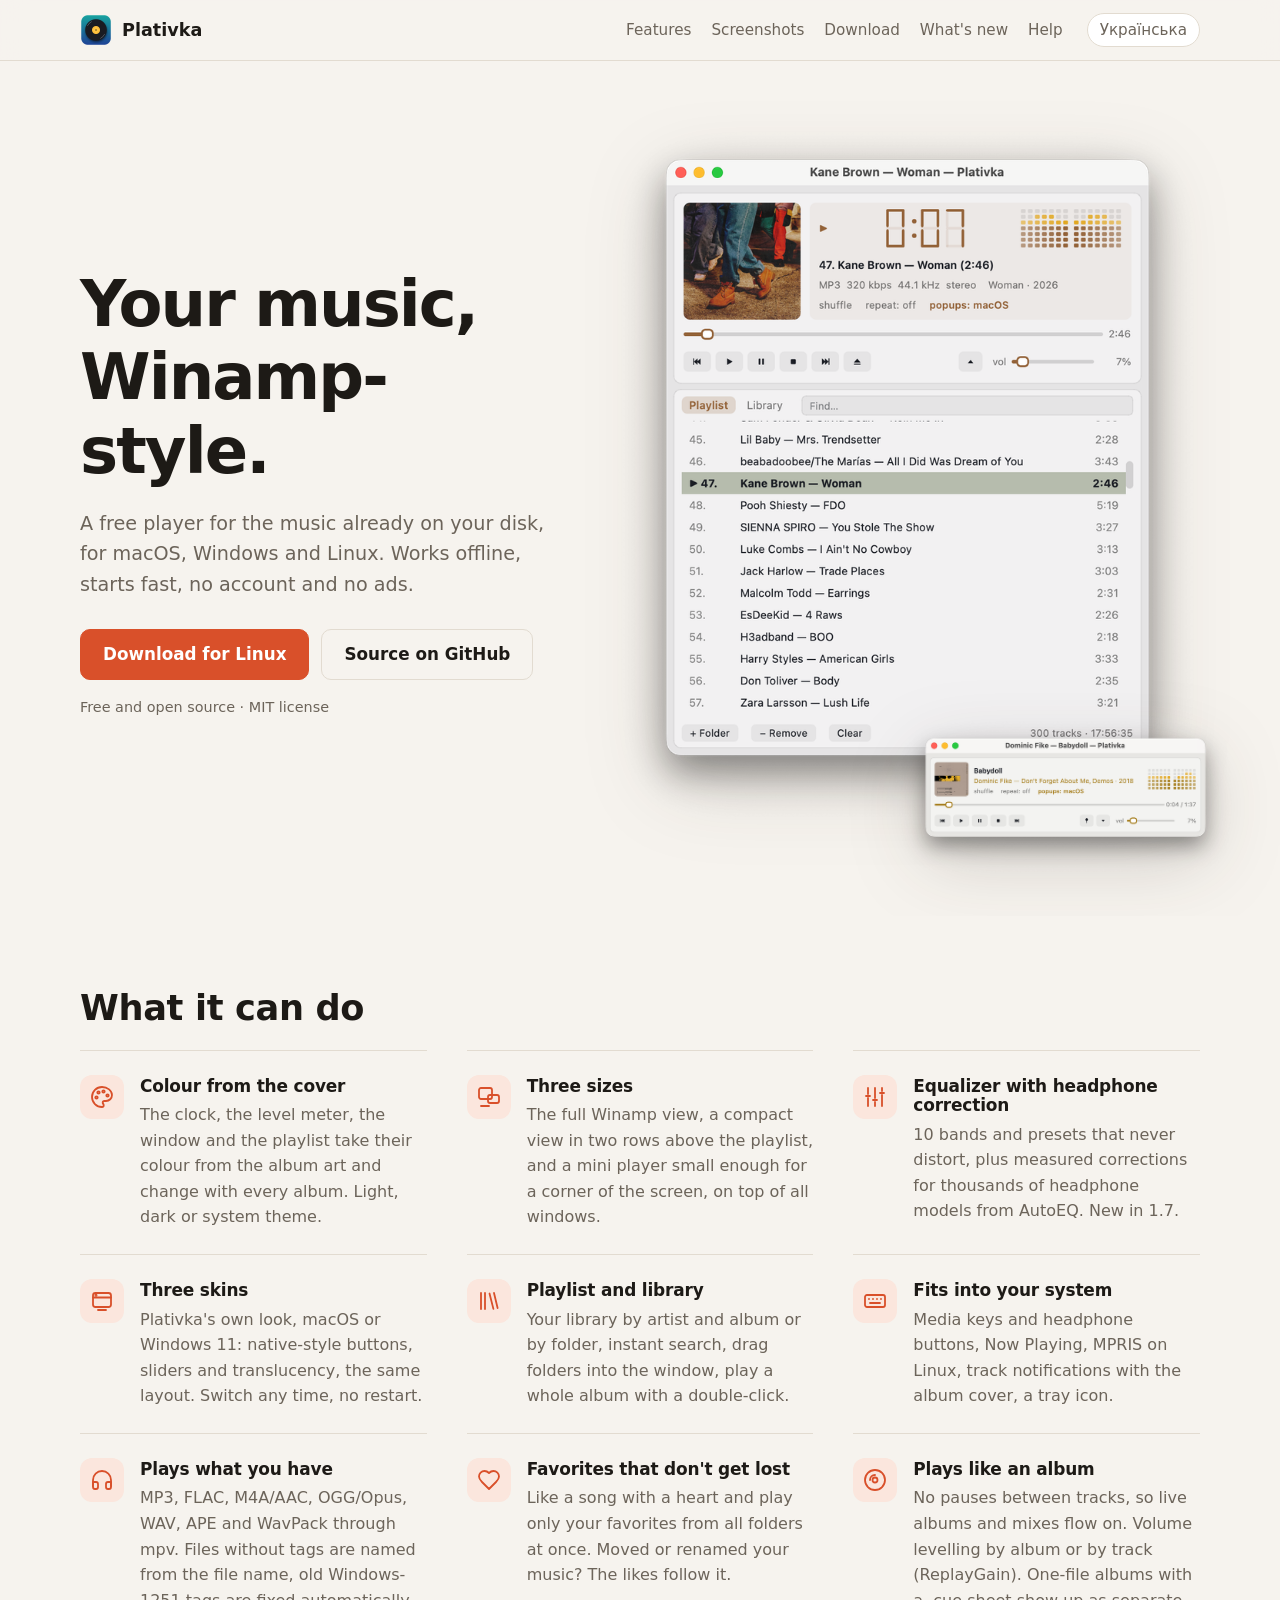
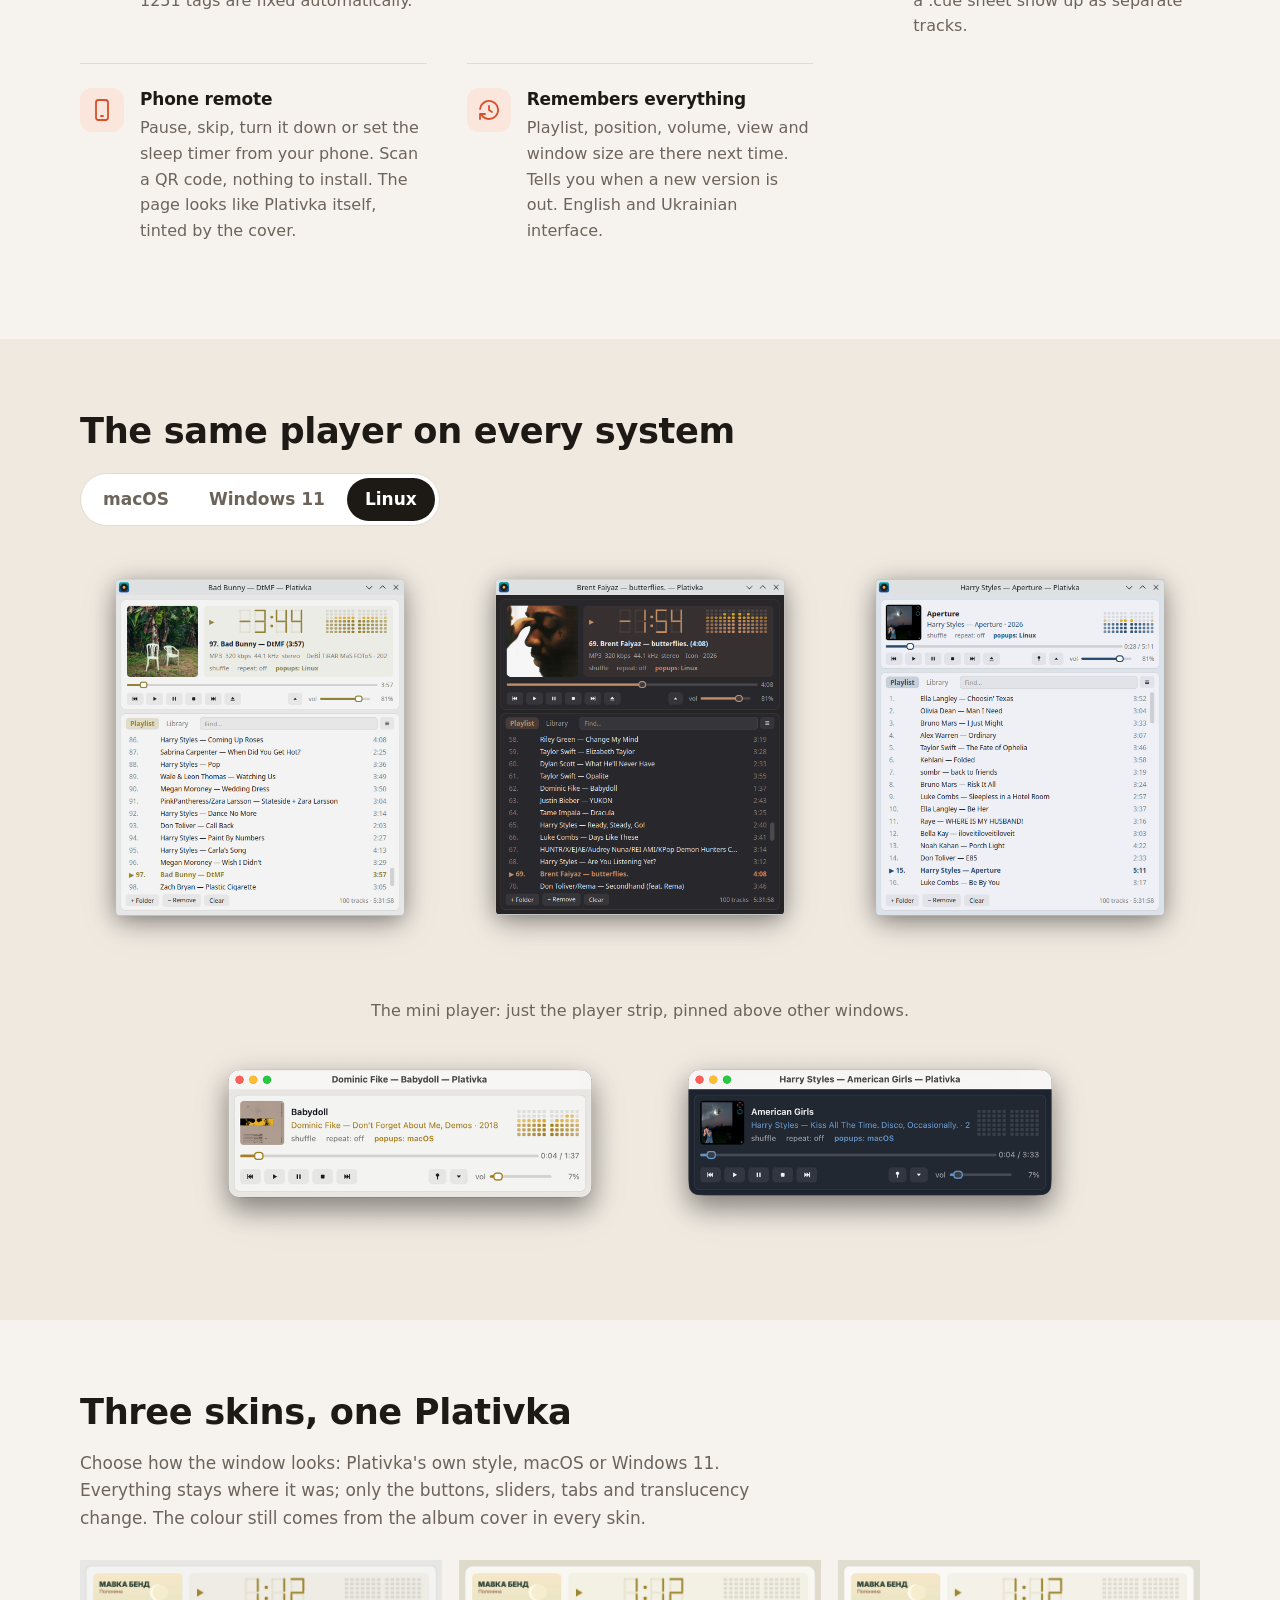
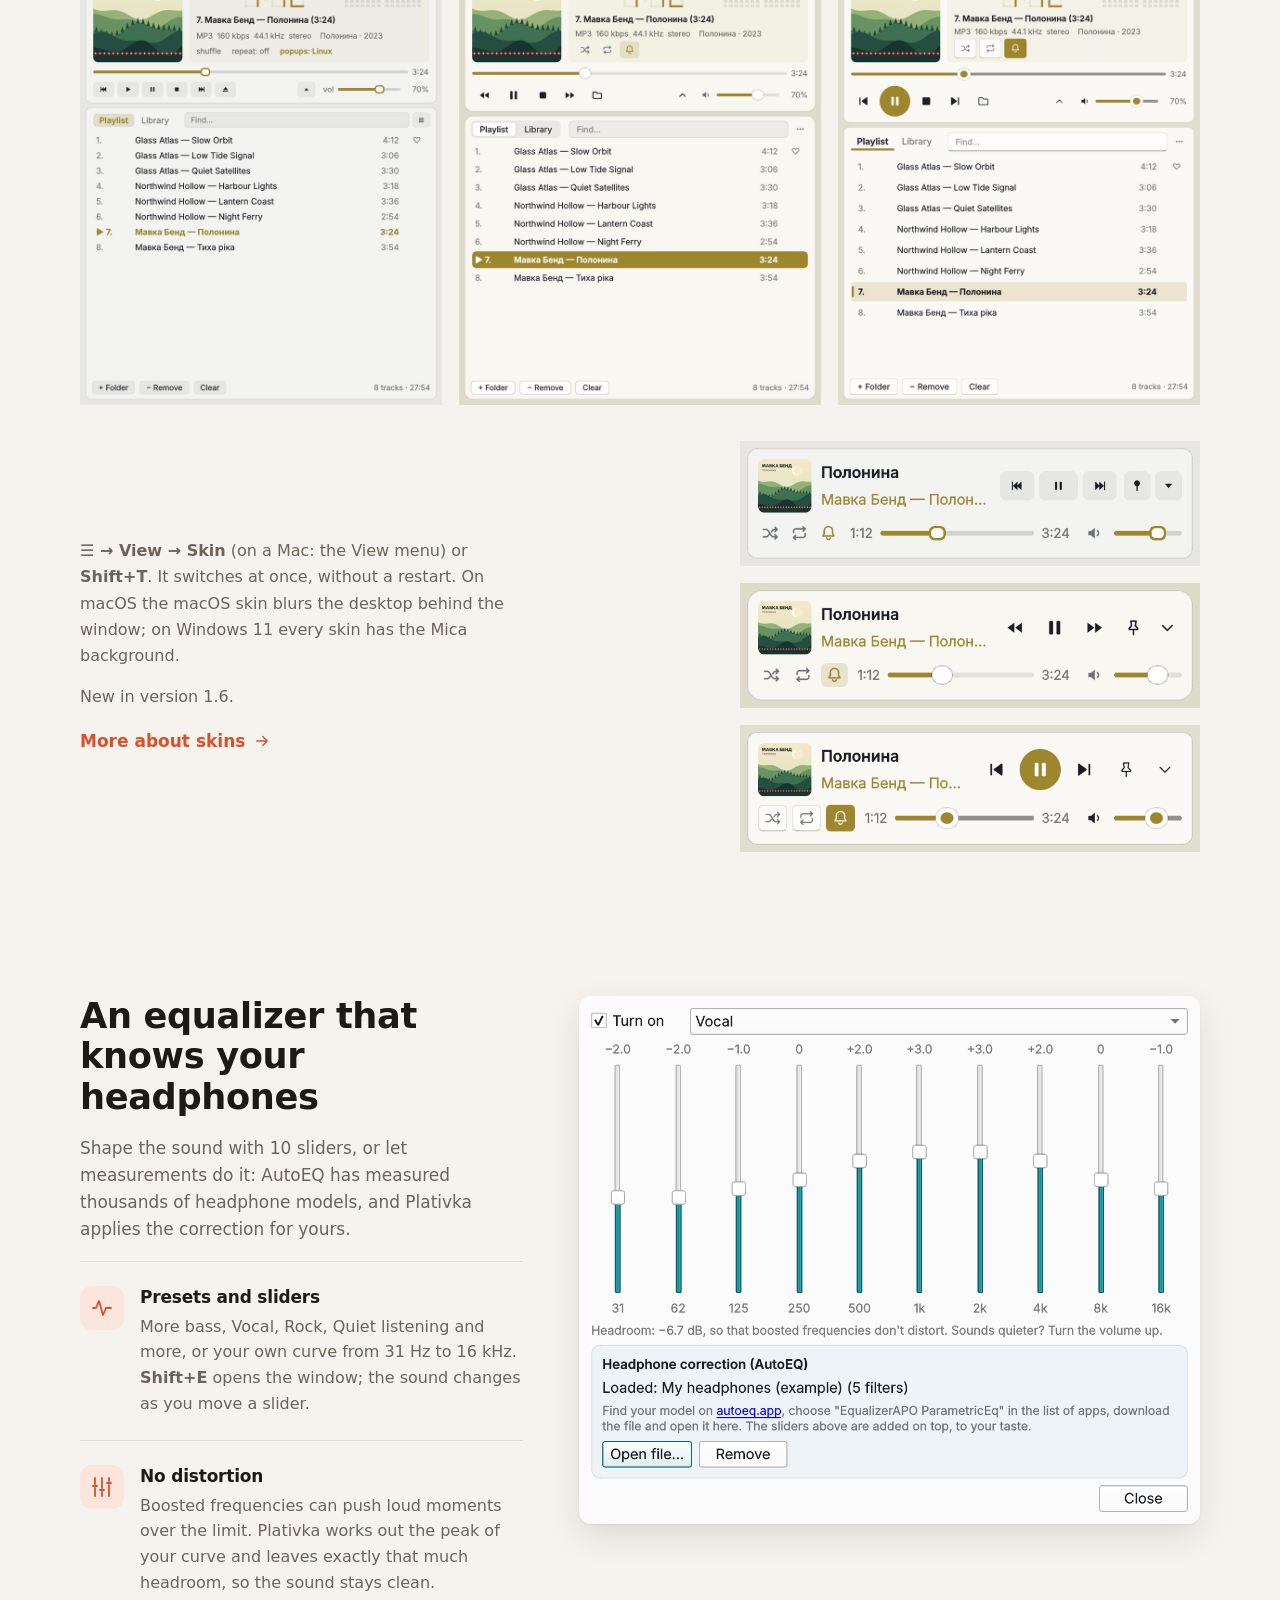
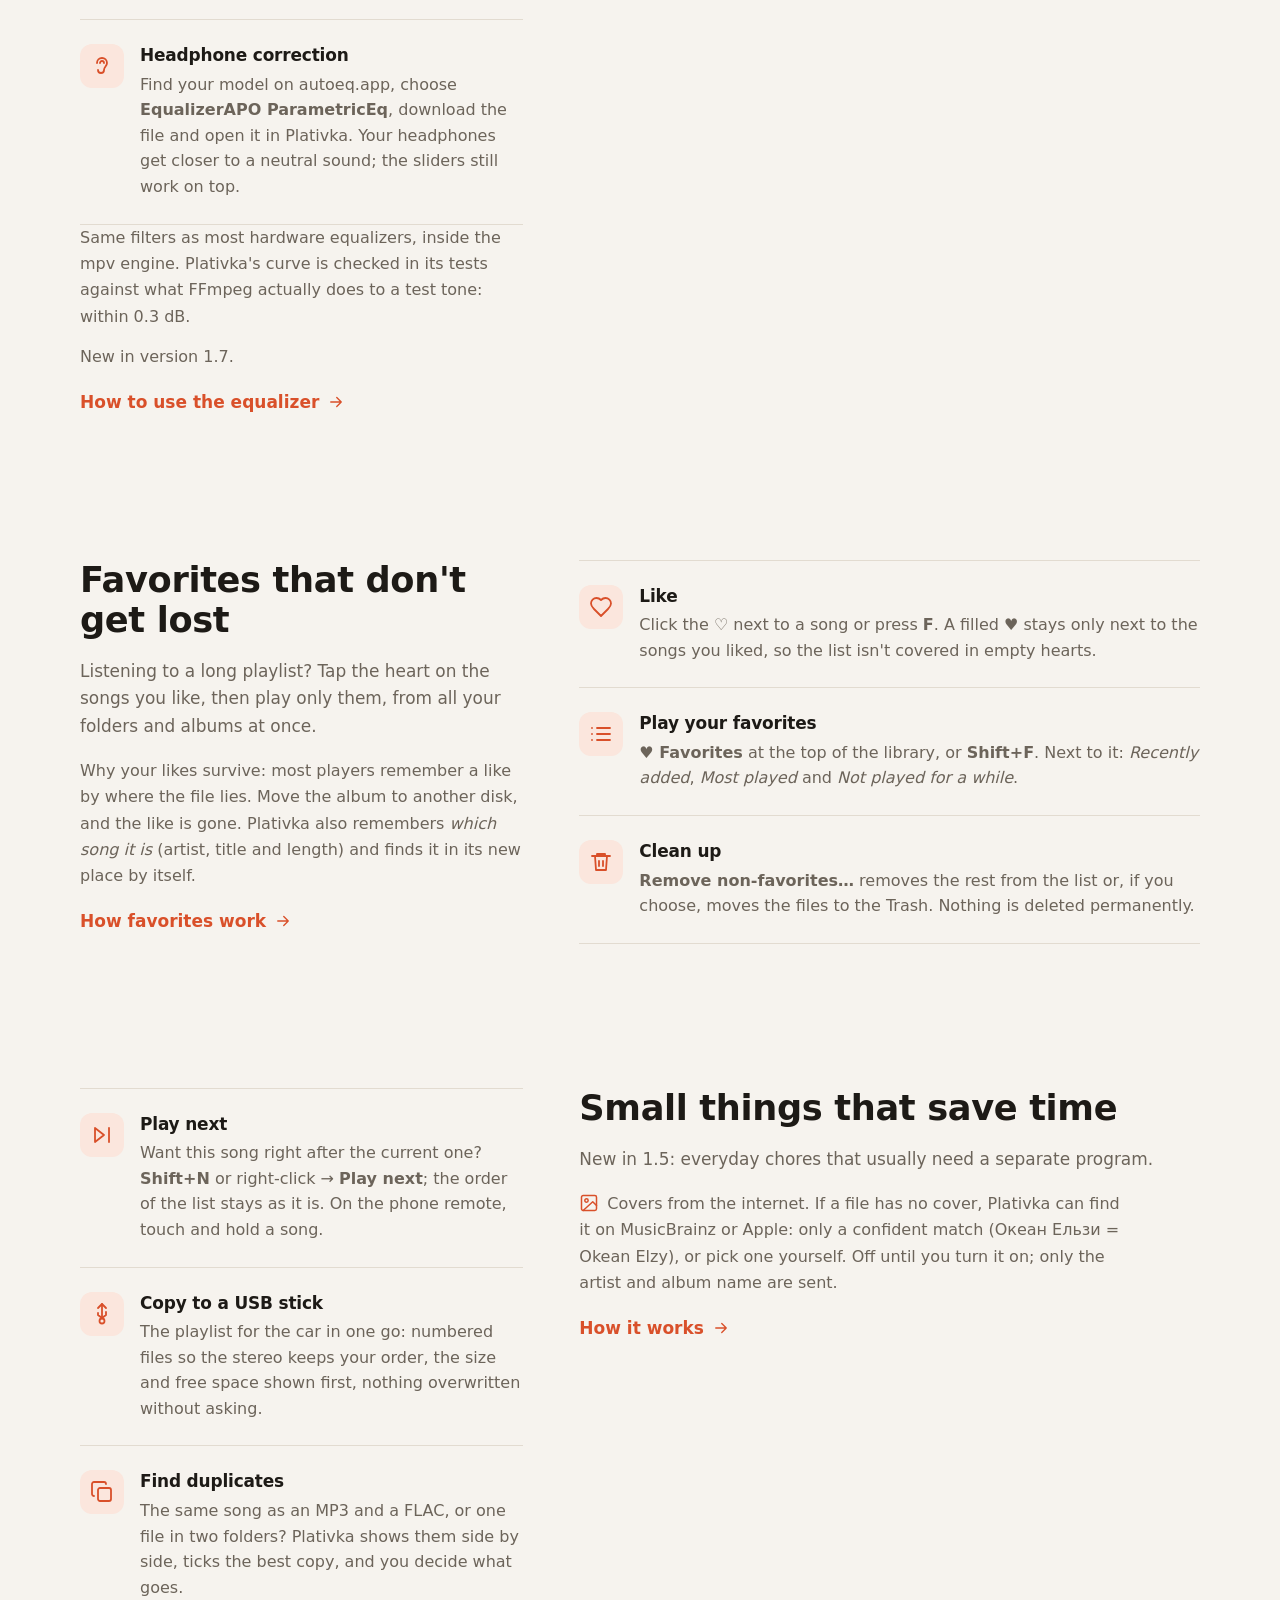
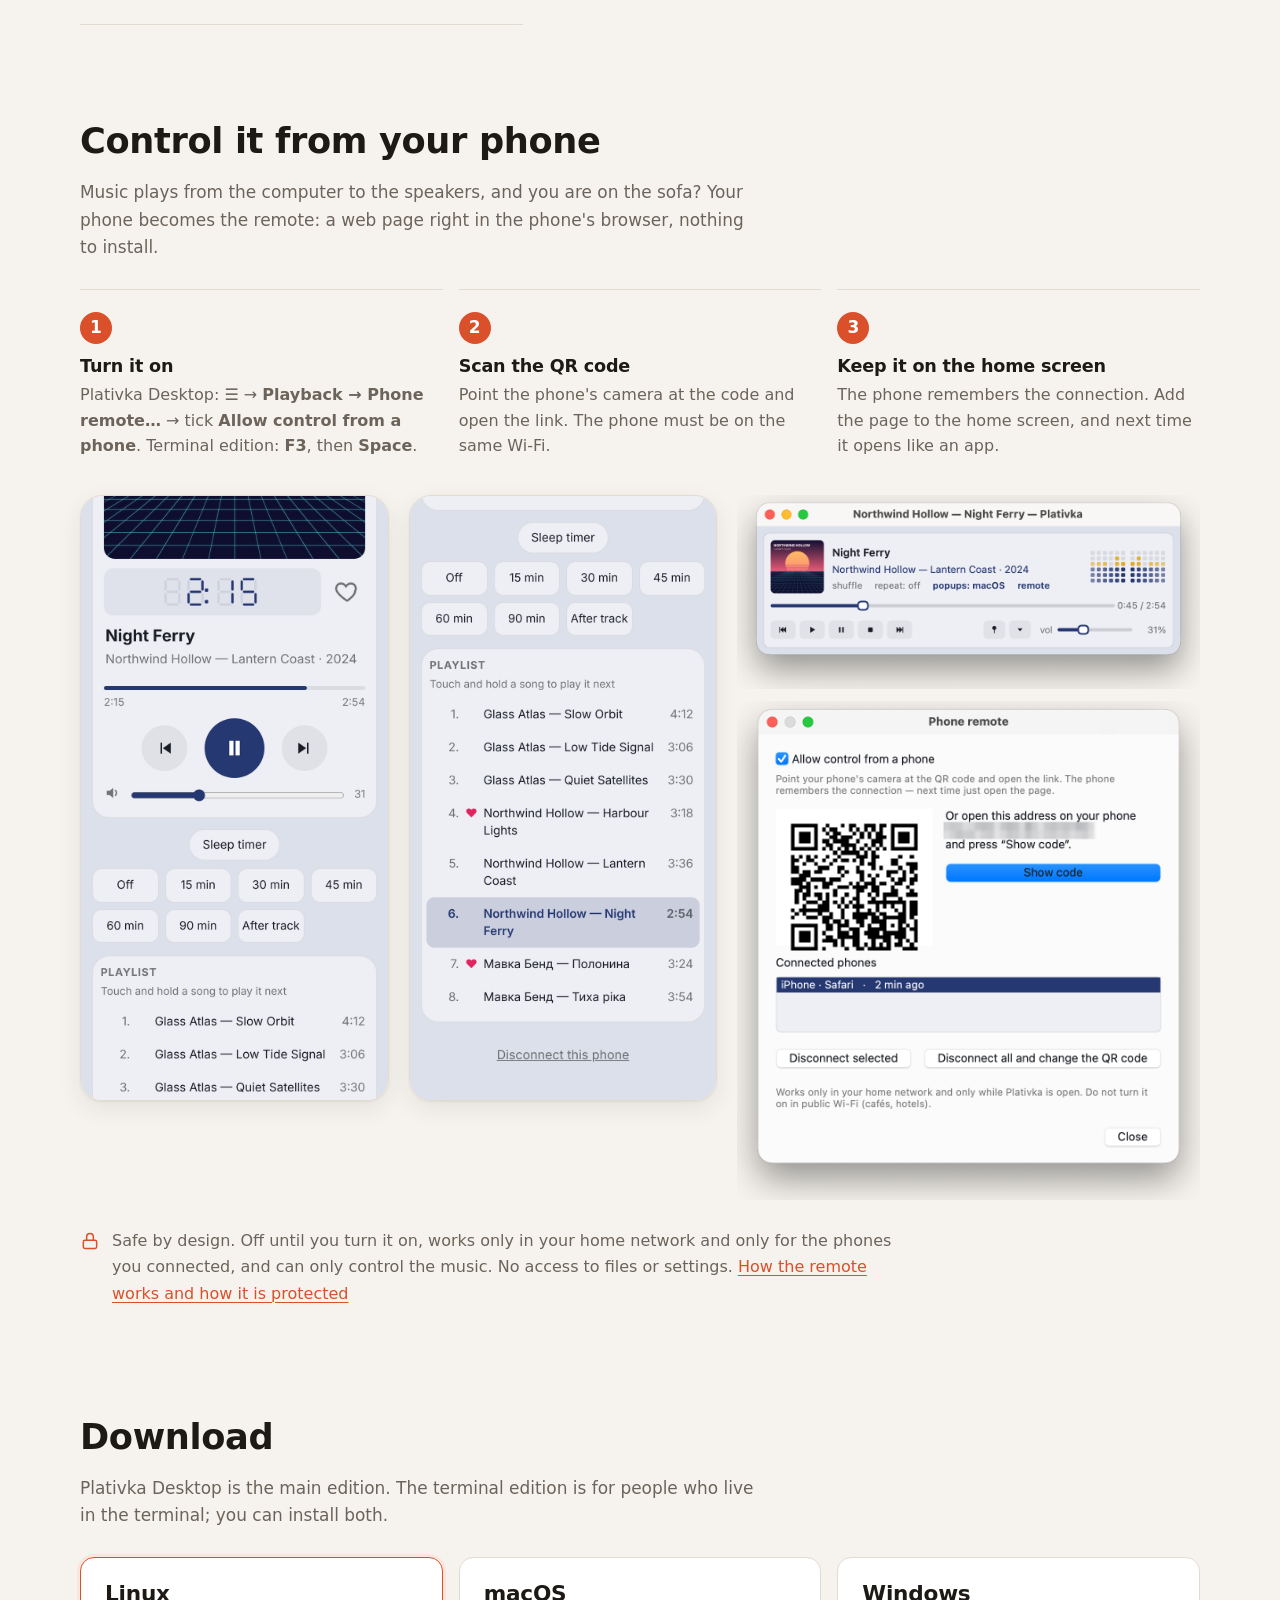
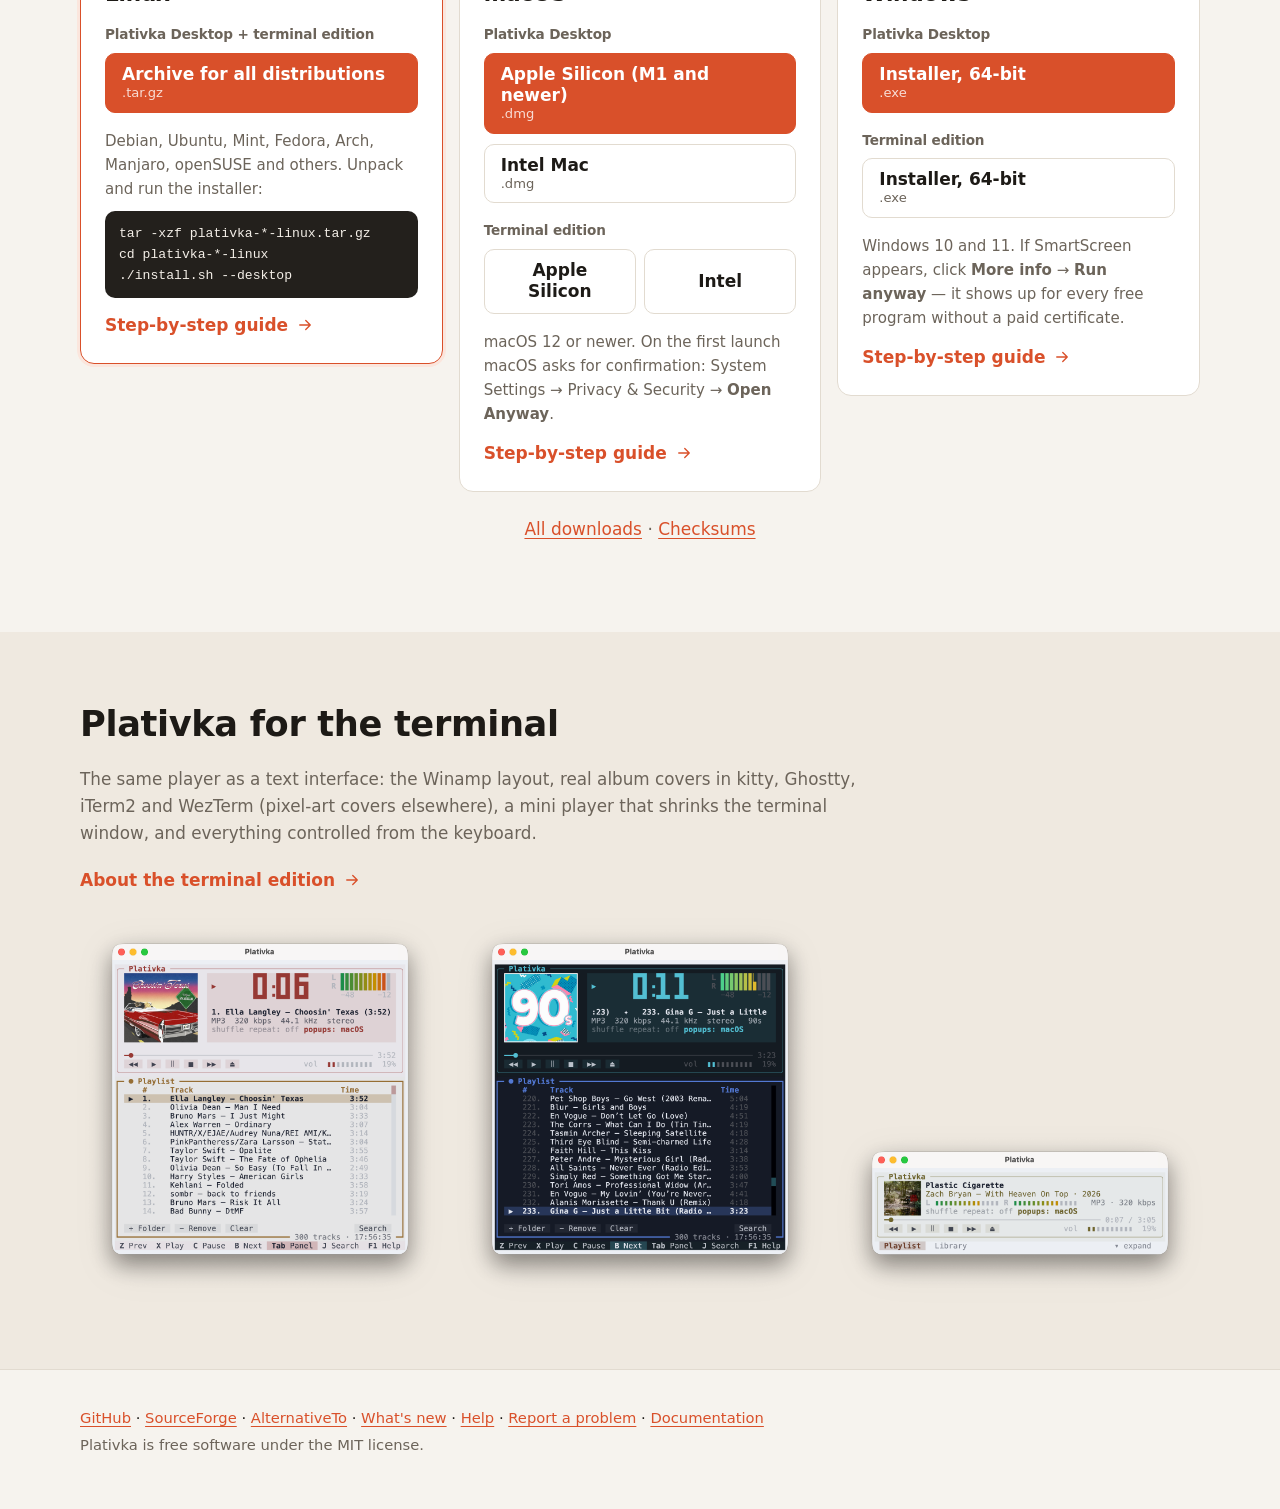
==== docs/index.html @ b9e65868 "Release 1.7.0: equalizer with AutoEQ headphone correction Co-Authored-By: Claude Opus 5.5 <noreply@a" ====
<!doctype html>
<html lang="en">
<head>
<meta charset="utf-8">
<meta name="viewport" content="width=device-width, initial-scale=1">
<title>Plativka — a Winamp-style music player for macOS, Windows and Linux</title>
<meta name="description" content="Free, open-source Winamp-style music player for the music on your disk. Colours from the album cover, compact view and mini player, media keys, notifications with covers. For macOS, Windows and Linux.">
<link rel="canonical" href="https://dkindratyuk-web.github.io/plativka/">
<link rel="alternate" hreflang="en" href="https://dkindratyuk-web.github.io/plativka/">
<link rel="alternate" hreflang="uk" href="https://dkindratyuk-web.github.io/plativka/uk/">
<link rel="alternate" hreflang="x-default" href="https://dkindratyuk-web.github.io/plativka/">
<meta property="og:type" content="website">
<meta property="og:title" content="Plativka — a Winamp-style music player for macOS, Windows and Linux">
<meta property="og:description" content="Free, open-source Winamp-style music player for the music on your disk. Colours from the album cover, compact view and mini player, media keys, notifications with covers. For macOS, Windows and Linux.">
<meta property="og:url" content="https://dkindratyuk-web.github.io/plativka/">
<meta property="og:image" content="https://dkindratyuk-web.github.io/plativka/img/og.png">
<meta property="og:image:width" content="1200">
<meta property="og:image:height" content="630">
<meta name="twitter:card" content="summary_large_image">
<meta name="theme-color" content="#f6f3ee">
<link rel="icon" type="image/png" href="img/favicon.png">
<link rel="apple-touch-icon" href="img/icon-256.png">
<link rel="stylesheet" href="site.css">
<script type="application/ld+json">{"@context": "https://schema.org", "@type": "SoftwareApplication", "name": "Plativka", "alternateName": "Платівка", "applicationCategory": "MultimediaApplication", "operatingSystem": "macOS, Windows, Linux", "description": "Free, open-source Winamp-style music player for the music on your disk. Colours from the album cover, compact view and mini player, media keys, notifications with covers. For macOS, Windows and Linux.", "url": "https://dkindratyuk-web.github.io/plativka/", "downloadUrl": "https://github.com/dkindratyuk-web/plativka/releases/latest", "license": "https://opensource.org/licenses/MIT", "image": "https://dkindratyuk-web.github.io/plativka/img/og.png", "offers": {"@type": "Offer", "price": "0", "priceCurrency": "USD"}, "author": {"@type": "Person", "name": "dkindratyuk-web", "url": "https://github.com/dkindratyuk-web"}}</script>
</head>
<body>
<header class="top">
  <div class="wrap top-in">
    <a class="brand" href="./"><img src="img/icon-256.png" alt="" width="32" height="32">Plativka</a>
    <nav aria-label="Main"><a href="#features">Features</a><a href="#screenshots">Screenshots</a><a href="#download">Download</a><a href="whats-new/">What's new</a><a href="help/">Help</a></nav>
    <a class="lang" href="uk/" hreflang="uk">Українська</a>
  </div>
</header>

<main>
<section class="hero">
  <div class="wrap hero-in">
    <div class="hero-text">
      <h1>Your music,<br>Winamp-style.</h1>
      <p class="lead">A free player for the music already on your disk, for macOS, Windows and Linux. Works offline, starts fast, no account and no ads.</p>
      <div class="cta">
        <a class="btn btn-primary btn-big" id="hero-dl" href="#download">Download</a>
        <a class="btn btn-ghost btn-big" href="https://github.com/dkindratyuk-web/plativka">Source on GitHub</a>
      </div>
      <p class="hero-note"><span data-version-label>Latest version <b data-version>…</b> · </span>Free and open source · MIT license</p>
    </div>
    <div class="hero-shots" aria-hidden="false"><img src="img/desk-mac-en-full.png" alt="Full view, macOS" width="760" height="907" class="h1-shot"><img src="img/desk-mac-en-mini.png" alt="Mini player, macOS" width="760" height="353" class="h3-shot"></div>
  </div>
</section>

<section id="features" class="wrap sec">
  <h2>What it can do</h2>
  <ul class="features">
<li><svg class="f-ico" viewBox="0 0 24 24" aria-hidden="true"><circle cx="13.5" cy="6.5" r="1.2"/><circle cx="17.5" cy="10.5" r="1.2"/><circle cx="8.5" cy="7.5" r="1.2"/><circle cx="6.5" cy="12.5" r="1.2"/><path d="M12 2a10 10 0 0 0 0 20c1.1 0 1.7-.9 1.7-1.8 0-.5-.2-.9-.5-1.2-.3-.4-.5-.8-.5-1.3 0-1 .8-1.7 1.7-1.7H16a6 6 0 0 0 6-6c0-4.4-4.5-8-10-8z"/></svg><div><h3>Colour from the cover</h3><p>The clock, the level meter, the window and the playlist take their colour from the album art and change with every album. Light, dark or system theme.</p></div></li>
<li><svg class="f-ico" viewBox="0 0 24 24" aria-hidden="true"><rect x="2" y="3" width="13" height="11" rx="2"/><rect x="11" y="10" width="11" height="8" rx="2"/><path d="M4 21h8"/></svg><div><h3>Three sizes</h3><p>The full Winamp view, a compact view in two rows above the playlist, and a mini player small enough for a corner of the screen, on top of all windows.</p></div></li>
<li><svg class="f-ico" viewBox="0 0 24 24" aria-hidden="true"><path d="M5 3v6M5 13v8M12 3v10M12 17v4M19 3v3M19 10v11"/><path d="M3 11h4M10 15h4M17 8h4"/></svg><div><h3>Equalizer with headphone correction</h3><p>10 bands and presets that never distort, plus measured corrections for thousands of headphone models from AutoEQ. New in 1.7.</p></div></li>
<li><svg class="f-ico" viewBox="0 0 24 24" aria-hidden="true"><rect x="3" y="4" width="18" height="14" rx="2.5"/><path d="M3 8.5h18"/><circle cx="6" cy="6.3" r=".6"/><path d="M8 21h8"/></svg><div><h3>Three skins</h3><p>Plativka's own look, macOS or Windows 11: native-style buttons, sliders and translucency, the same layout. Switch any time, no restart.</p></div></li>
<li><svg class="f-ico" viewBox="0 0 24 24" aria-hidden="true"><path d="M4 4v16M8 4v16"/><path d="m12.5 4.5 3.9 15.4M17 4l3.6 15"/></svg><div><h3>Playlist and library</h3><p>Your library by artist and album or by folder, instant search, drag folders into the window, play a whole album with a double-click.</p></div></li>
<li><svg class="f-ico" viewBox="0 0 24 24" aria-hidden="true"><rect x="2" y="6" width="20" height="12" rx="2"/><path d="M6 10h0M10 10h0M14 10h0M18 10h0M7 14h10"/></svg><div><h3>Fits into your system</h3><p>Media keys and headphone buttons, Now Playing, MPRIS on Linux, track notifications with the album cover, a tray icon.</p></div></li>
<li><svg class="f-ico" viewBox="0 0 24 24" aria-hidden="true"><path d="M3 18v-6a9 9 0 0 1 18 0v6"/><path d="M21 19a2 2 0 0 1-2 2h-1a2 2 0 0 1-2-2v-3a2 2 0 0 1 2-2h3zM3 19a2 2 0 0 0 2 2h1a2 2 0 0 0 2-2v-3a2 2 0 0 0-2-2H3z"/></svg><div><h3>Plays what you have</h3><p>MP3, FLAC, M4A/AAC, OGG/Opus, WAV, APE and WavPack through mpv. Files without tags are named from the file name, old Windows-1251 tags are fixed automatically.</p></div></li>
<li><svg class="f-ico" viewBox="0 0 24 24" aria-hidden="true"><path d="M19 14c1.5-1.5 3-3.2 3-5.5A5.5 5.5 0 0 0 16.5 3c-1.8 0-3 .5-4.5 2-1.5-1.5-2.7-2-4.5-2A5.5 5.5 0 0 0 2 8.5c0 2.3 1.5 4 3 5.5l7 7z"/></svg><div><h3>Favorites that don't get lost</h3><p>Like a song with a heart and play only your favorites from all folders at once. Moved or renamed your music? The likes follow it.</p></div></li>
<li><svg class="f-ico" viewBox="0 0 24 24" aria-hidden="true"><circle cx="12" cy="12" r="10"/><circle cx="12" cy="12" r="2.5"/><path d="M7 12a5 5 0 0 1 5-5"/></svg><div><h3>Plays like an album</h3><p>No pauses between tracks, so live albums and mixes flow on. Volume levelling by album or by track (ReplayGain). One-file albums with a .cue sheet show up as separate tracks.</p></div></li>
<li><svg class="f-ico" viewBox="0 0 24 24" aria-hidden="true"><rect x="6" y="2" width="12" height="20" rx="2.5"/><path d="M11 18h2"/></svg><div><h3>Phone remote</h3><p>Pause, skip, turn it down or set the sleep timer from your phone. Scan a QR code, nothing to install. The page looks like Plativka itself, tinted by the cover.</p></div></li>
<li><svg class="f-ico" viewBox="0 0 24 24" aria-hidden="true"><path d="M12 8v4l3 2"/><path d="M3.1 11a9 9 0 1 1 .9 5"/><path d="M3 21v-5h5"/></svg><div><h3>Remembers everything</h3><p>Playlist, position, volume, view and window size are there next time. Tells you when a new version is out. English and Ukrainian interface.</p></div></li>
  </ul>
</section>

<section id="screenshots" class="sec sec-tint">
  <div class="wrap">
    <h2>The same player on every system</h2>
    <div class="tabs" role="tablist"><button role="tab" data-tab="mac" aria-selected="true">macOS</button><button role="tab" data-tab="win" aria-selected="false">Windows 11</button><button role="tab" data-tab="linux" aria-selected="false">Linux</button></div>
    <div class="shots" data-panel="mac"><figure><img src="img/desk-mac-en-full.png" alt="Full view, macOS" width="760" height="907" loading="lazy"></figure><figure><img src="img/desk-mac-en-compact.png" alt="Compact view, macOS" width="760" height="907" loading="lazy"></figure><figure><img src="img/desk-mac-en-compact-dark.png" alt="Compact view, dark theme, macOS" width="760" height="907" loading="lazy"></figure></div><div class="shots" data-panel="win" hidden><figure><img src="img/desk-win-full.png" alt="Full view with the Mica background, Windows 11" width="760" height="799" loading="lazy"></figure><figure><img src="img/desk-win-full-dark.png" alt="Dark theme, Windows 11" width="760" height="799" loading="lazy"></figure><figure><img src="img/desk-win-compact.png" alt="Compact view, Windows 11" width="760" height="799" loading="lazy"></figure></div><div class="shots" data-panel="linux" hidden><figure><img src="img/desk-linux-en-full.png" alt="Full view, Kubuntu" width="646" height="732" loading="lazy"></figure><figure><img src="img/desk-linux-en-full-dark.png" alt="Dark theme, Kubuntu" width="648" height="732" loading="lazy"></figure><figure><img src="img/desk-linux-en-compact.png" alt="Compact view, Kubuntu" width="646" height="732" loading="lazy"></figure></div>
    <p class="cap">The mini player: just the player strip, pinned above other windows.</p>
    <div class="shots shots-mini"><figure><img src="img/desk-mac-en-mini.png" alt="Mini player, macOS" width="760" height="353" loading="lazy"></figure><figure><img src="img/desk-mac-en-mini-dark.png" alt="Mini player, dark theme, macOS" width="760" height="350" loading="lazy"></figure></div>
  </div>
</section>

<section id="skins" class="wrap sec">
  <h2>Three skins, one Plativka</h2>
  <p class="sub">Choose how the window looks: Plativka's own style, macOS or Windows 11. Everything stays where it was; only the buttons, sliders, tabs and translucency change. The colour still comes from the album cover in every skin.</p>
  <figure class="skins-shot"><img src="img/skins-en.png" alt="Plativka, macOS and Windows 11 skins with the same song" width="2412" height="960" loading="lazy"></figure>
  <div class="split skins-mini">
    <div class="split-text">
      <p class="aside"><b>☰ → View → Skin</b> (on a Mac: the View menu) or <b>Shift+T</b>. It switches at once, without a restart. On macOS the macOS skin blurs the desktop behind the window; on Windows 11 every skin has the Mica background.</p>
      <p class="aside soon">New in version 1.6.</p>
      <a class="more" href="https://github.com/dkindratyuk-web/plativka/blob/main/docs/en/desktop.md#skins">More about skins <svg class="ico-a" viewBox="0 0 24 24" aria-hidden="true"><path d="M5 12h14M13 6l6 6-6 6"/></svg></a>
    </div>
    <figure><img src="img/skins-mini.png" alt="Mini player in the three skins" width="760" height="678" loading="lazy"></figure>
  </div>
</section>

<section id="equalizer" class="wrap sec split">
  <div class="split-text">
    <h2>An equalizer that knows your headphones</h2>
    <p class="sub">Shape the sound with 10 sliders, or let measurements do it: AutoEQ has measured thousands of headphone models, and Plativka applies the correction for yours.</p>
    <ul class="rows"><li><svg class="f-ico" viewBox="0 0 24 24" aria-hidden="true"><path d="M3 12h3l3-7 4 14 3-7h5"/></svg><div><h3>Presets and sliders</h3><p>More bass, Vocal, Rock, Quiet listening and more, or your own curve from 31 Hz to 16 kHz. <b>Shift+E</b> opens the window; the sound changes as you move a slider.</p></div></li><li><svg class="f-ico" viewBox="0 0 24 24" aria-hidden="true"><path d="M5 3v6M5 13v8M12 3v10M12 17v4M19 3v3M19 10v11"/><path d="M3 11h4M10 15h4M17 8h4"/></svg><div><h3>No distortion</h3><p>Boosted frequencies can push loud moments over the limit. Plativka works out the peak of your curve and leaves exactly that much headroom, so the sound stays clean.</p></div></li><li><svg class="f-ico" viewBox="0 0 24 24" aria-hidden="true"><path d="M7 9a5 5 0 0 1 10 0c0 3-3 4-3 7a3 3 0 0 1-6 0"/><path d="M10 9a2 2 0 0 1 4 0"/></svg><div><h3>Headphone correction</h3><p>Find your model on autoeq.app, choose <b>EqualizerAPO ParametricEq</b>, download the file and open it in Plativka. Your headphones get closer to a neutral sound; the sliders still work on top.</p></div></li></ul>
    <p class="aside">Same filters as most hardware equalizers, inside the mpv engine. Plativka's curve is checked in its tests against what FFmpeg actually does to a test tone: within 0.3 dB.</p>
    <p class="aside soon">New in version 1.7.</p>
    <a class="more" href="https://github.com/dkindratyuk-web/plativka/blob/main/docs/en/desktop.md#equalizer">How to use the equalizer <svg class="ico-a" viewBox="0 0 24 24" aria-hidden="true"><path d="M5 12h14M13 6l6 6-6 6"/></svg></a>
  </div>
  <figure class="eq-shot"><img src="img/eq-en.png" alt="The equalizer window with a preset and a headphone correction" width="1120" height="954" loading="lazy"></figure>
</section>

<section id="favorites" class="wrap sec split">
  <div class="split-text">
    <h2>Favorites that don't get lost</h2>
    <p class="sub">Listening to a long playlist? Tap the heart on the songs you like, then play only them, from all your folders and albums at once.</p>
    <p class="aside">Why your likes survive: most players remember a like by where the file lies. Move the album to another disk, and the like is gone. Plativka also remembers <i>which song it is</i> (artist, title and length) and finds it in its new place by itself.</p>
    <a class="more" href="https://github.com/dkindratyuk-web/plativka/blob/main/docs/en/desktop.md#favorites">How favorites work <svg class="ico-a" viewBox="0 0 24 24" aria-hidden="true"><path d="M5 12h14M13 6l6 6-6 6"/></svg></a>
  </div>
  <ul class="rows"><li><svg class="f-ico" viewBox="0 0 24 24" aria-hidden="true"><path d="M19 14c1.5-1.5 3-3.2 3-5.5A5.5 5.5 0 0 0 16.5 3c-1.8 0-3 .5-4.5 2-1.5-1.5-2.7-2-4.5-2A5.5 5.5 0 0 0 2 8.5c0 2.3 1.5 4 3 5.5l7 7z"/></svg><div><h3>Like</h3><p>Click the ♡ next to a song or press <b>F</b>. A filled ♥ stays only next to the songs you liked, so the list isn't covered in empty hearts.</p></div></li><li><svg class="f-ico" viewBox="0 0 24 24" aria-hidden="true"><path d="M8 6h13M8 12h13M8 18h13M3 6h0M3 12h0M3 18h0"/></svg><div><h3>Play your favorites</h3><p><b>♥ Favorites</b> at the top of the library, or <b>Shift+F</b>. Next to it: <i>Recently added</i>, <i>Most played</i> and <i>Not played for a while</i>.</p></div></li><li><svg class="f-ico" viewBox="0 0 24 24" aria-hidden="true"><path d="M3 6h18M8 6V4h8v2M6 6l1 14h10l1-14"/><path d="M10 11v5M14 11v5"/></svg><div><h3>Clean up</h3><p><b>Remove non-favorites…</b> removes the rest from the list or, if you choose, moves the files to the Trash. Nothing is deleted permanently.</p></div></li></ul>
</section>

<section id="tools" class="wrap sec split split-rev">
  <div class="split-text">
    <h2>Small things that save time</h2>
    <p class="sub">New in 1.5: everyday chores that usually need a separate program.</p>
    <p class="aside"><svg class="ico-i" viewBox="0 0 24 24" aria-hidden="true"><rect x="3" y="3" width="18" height="18" rx="2"/><circle cx="9" cy="9" r="2"/><path d="m21 15-4.5-4.5L5 21"/></svg>Covers from the internet. If a file has no cover, Plativka can find it on MusicBrainz or Apple: only a confident match (Океан Ельзи = Okean Elzy), or pick one yourself. Off until you turn it on; only the artist and album name are sent.</p>
    <a class="more" href="https://github.com/dkindratyuk-web/plativka/blob/main/docs/en/desktop.md#covers-from-the-internet">How it works <svg class="ico-a" viewBox="0 0 24 24" aria-hidden="true"><path d="M5 12h14M13 6l6 6-6 6"/></svg></a>
  </div>
  <ul class="rows"><li><svg class="f-ico" viewBox="0 0 24 24" aria-hidden="true"><path d="M5 5l9 7-9 7z"/><path d="M19 5v14"/></svg><div><h3>Play next</h3><p>Want this song right after the current one? <b>Shift+N</b> or right-click → <b>Play next</b>; the order of the list stays as it is. On the phone remote, touch and hold a song.</p></div></li><li><svg class="f-ico" viewBox="0 0 24 24" aria-hidden="true"><path d="M12 2v14"/><path d="m8 6 4-4 4 4"/><path d="M8 11v2l4 3 4-3v-3"/><circle cx="12" cy="19" r="2.5"/></svg><div><h3>Copy to a USB stick</h3><p>The playlist for the car in one go: numbered files so the stereo keeps your order, the size and free space shown first, nothing overwritten without asking.</p></div></li><li><svg class="f-ico" viewBox="0 0 24 24" aria-hidden="true"><rect x="8" y="8" width="13" height="13" rx="2"/><path d="M4 16a2 2 0 0 1-2-2V4a2 2 0 0 1 2-2h10a2 2 0 0 1 2 2"/></svg><div><h3>Find duplicates</h3><p>The same song as an MP3 and a FLAC, or one file in two folders? Plativka shows them side by side, ticks the best copy, and you decide what goes.</p></div></li></ul>
</section>

<section id="remote" class="wrap sec sec-top">
  <h2>Control it from your phone</h2>
  <p class="sub">Music plays from the computer to the speakers, and you are on the sofa? Your phone becomes the remote: a web page right in the phone's browser, nothing to install.</p>
  <ol class="steps"><li><h3>Turn it on</h3><p>Plativka Desktop: ☰ → <b>Playback → Phone remote…</b> → tick <b>Allow control from a phone</b>. Terminal edition: <b>F3</b>, then <b>Space</b>.</p></li><li><h3>Scan the QR code</h3><p>Point the phone's camera at the code and open the link. The phone must be on the same Wi-Fi.</p></li><li><h3>Keep it on the home screen</h3><p>The phone remembers the connection. Add the page to the home screen, and next time it opens like an app.</p></li></ol>
  <div class="rm-shots">
    <figure class="rm-phone"><img src="img/remote-phone-en.png" alt="The phone remote: the same song as on the computer, tinted by its cover" width="780" height="1538" loading="lazy"></figure><figure class="rm-phone"><img src="img/remote-phone-en-list.png" alt="Sleep timer and the playlist; touch and hold a song to play it next" width="780" height="1538" loading="lazy"></figure>
    <div class="rm-mac"><figure><img src="img/remote-player-en.png" alt="Plativka on the Mac, playing the same song" width="1114" height="468" loading="lazy"></figure><figure><img src="img/remote-window-en.png" alt="The remote window: QR code, connected phones" width="1038" height="1118" loading="lazy"></figure></div>
  </div>
  <p class="aside safe"><svg class="ico-i" viewBox="0 0 24 24" aria-hidden="true"><rect x="4" y="11" width="16" height="10" rx="2"/><path d="M8 11V7a4 4 0 0 1 8 0v4"/></svg><span>Safe by design. Off until you turn it on, works only in your home network and only for the phones you connected, and can only control the music. No access to files or settings. <a href="https://github.com/dkindratyuk-web/plativka/blob/main/docs/en/desktop.md#phone-remote">How the remote works and how it is protected</a></span></p>
</section>

<section id="download" class="wrap sec sec-top">
  <h2>Download <span class="ver" data-version></span></h2>
  <p class="sub">Plativka Desktop is the main edition. The terminal edition is for people who live in the terminal; you can install both.</p>
  <div class="dl-grid">
    <article class="dl-card" data-os="mac">
      <h3>macOS</h3>
      <h4>Plativka Desktop</h4>
      <a class="btn btn-primary" data-asset="desk-mac-arm" href="https://github.com/dkindratyuk-web/plativka/releases/latest"><span>Apple Silicon (M1 and newer)</span><small>.dmg</small></a>
      <a class="btn" data-asset="desk-mac-intel" href="https://github.com/dkindratyuk-web/plativka/releases/latest"><span>Intel Mac</span><small>.dmg</small></a>
      <h4>Terminal edition</h4>
      <div class="row"><a class="btn" data-asset="term-mac-arm" href="https://github.com/dkindratyuk-web/plativka/releases/latest"><span>Apple Silicon</span></a><a class="btn" data-asset="term-mac-intel" href="https://github.com/dkindratyuk-web/plativka/releases/latest"><span>Intel</span></a></div>
      <p class="note">macOS 12 or newer. On the first launch macOS asks for confirmation: System Settings → Privacy &amp; Security → <b>Open Anyway</b>.</p>
      <a class="more" href="https://github.com/dkindratyuk-web/plativka/blob/main/docs/en/install-macos.md">Step-by-step guide <svg class="ico-a" viewBox="0 0 24 24" aria-hidden="true"><path d="M5 12h14M13 6l6 6-6 6"/></svg></a>
    </article>
    <article class="dl-card" data-os="win">
      <h3>Windows</h3>
      <h4>Plativka Desktop</h4>
      <a class="btn btn-primary" data-asset="desk-win" href="https://github.com/dkindratyuk-web/plativka/releases/latest"><span>Installer, 64-bit</span><small>.exe</small></a>
      <h4>Terminal edition</h4>
      <a class="btn" data-asset="term-win" href="https://github.com/dkindratyuk-web/plativka/releases/latest"><span>Installer, 64-bit</span><small>.exe</small></a>
      <p class="note">Windows 10 and 11. If SmartScreen appears, click <b>More info</b> → <b>Run anyway</b> — it shows up for every free program without a paid certificate.</p>
      <a class="more" href="https://github.com/dkindratyuk-web/plativka/blob/main/docs/en/install-windows.md">Step-by-step guide <svg class="ico-a" viewBox="0 0 24 24" aria-hidden="true"><path d="M5 12h14M13 6l6 6-6 6"/></svg></a>
    </article>
    <article class="dl-card" data-os="linux">
      <h3>Linux</h3>
      <h4>Plativka Desktop + terminal edition</h4>
      <a class="btn btn-primary" data-asset="linux" href="https://github.com/dkindratyuk-web/plativka/releases/latest"><span>Archive for all distributions</span><small>.tar.gz</small></a>
      <p class="note">Debian, Ubuntu, Mint, Fedora, Arch, Manjaro, openSUSE and others. Unpack and run the installer:</p>
      <pre><code>tar -xzf plativka-*-linux.tar.gz
cd plativka-*-linux
./install.sh --desktop</code></pre>
      <a class="more" href="https://github.com/dkindratyuk-web/plativka/blob/main/docs/en/install-linux.md">Step-by-step guide <svg class="ico-a" viewBox="0 0 24 24" aria-hidden="true"><path d="M5 12h14M13 6l6 6-6 6"/></svg></a>
    </article>
  </div>
  <p class="dl-foot"><a href="https://github.com/dkindratyuk-web/plativka/releases/latest">All downloads</a> · <a data-asset="sums" href="https://github.com/dkindratyuk-web/plativka/releases/latest">Checksums</a></p>
</section>

<section id="terminal" class="sec sec-tint">
  <div class="wrap term">
    <div>
      <h2>Plativka for the terminal</h2>
      <p>The same player as a text interface: the Winamp layout, real album covers in kitty, Ghostty, iTerm2 and WezTerm (pixel-art covers elsewhere), a mini player that shrinks the terminal window, and everything controlled from the keyboard.</p>
      <a class="more" href="https://github.com/dkindratyuk-web/plativka/blob/main/docs/en/terminal.md">About the terminal edition <svg class="ico-a" viewBox="0 0 24 24" aria-hidden="true"><path d="M5 12h14M13 6l6 6-6 6"/></svg></a>
    </div>
    <div class="shots shots-term"><figure><img src="img/macos-en-winamp.png" alt="Terminal edition, Winamp layout" width="1250" height="1300" loading="lazy"></figure><figure><img src="img/macos-en-dark2.png" alt="Terminal edition, dark theme" width="1250" height="1300" loading="lazy"></figure><figure><img src="img/macos-en-mini.png" alt="Terminal edition, mini player" width="1250" height="580" loading="lazy"></figure></div>
  </div>
</section>
</main>

<footer class="foot">
  <div class="wrap foot-in">
    <p><a href="https://github.com/dkindratyuk-web/plativka">GitHub</a> · <a href="https://sourceforge.net/projects/plativka/">SourceForge</a> · <a href="https://alternativeto.net/software/plativka/about/">AlternativeTo</a> · <a href="whats-new/">What's new</a> · <a href="help/">Help</a> · <a href="https://github.com/dkindratyuk-web/plativka/issues">Report a problem</a> · <a href="https://github.com/dkindratyuk-web/plativka/blob/main/README.md">Documentation</a></p>
    <p class="muted">Plativka is free software under the MIT license.</p>
  </div>
</footer>
<script>window.PLATIVKA = {dlFor: {"mac": "Download for macOS", "win": "Download for Windows", "linux": "Download for Linux", "other": "Download"}, noList: "Could not load the list of files — open the release page."};</script>
<script src="site.js" defer></script>
</body>
</html>
---- docs/site.css ----
:root {
  --bg: #f6f3ee;
  --surface: #ffffff;
  --tint: #efe9e0;
  --ink: #1d1a16;
  --muted: #6c645a;
  --line: #e2dbd0;
  --accent: #d9502a;
  --accent-ink: #ffffff;
  --accent-soft: #fbe6dd;
  --radius: 14px;
  --shadow: 0 1px 2px rgba(40, 30, 20, .06), 0 8px 24px rgba(40, 30, 20, .08);
  color-scheme: light;
}

* { box-sizing: border-box; }
html { scroll-behavior: smooth; scroll-padding-top: 72px; }
body {
  margin: 0;
  background: var(--bg);
  color: var(--ink);
  font: 17px/1.6 -apple-system, BlinkMacSystemFont, "Segoe UI Variable Text", "Segoe UI", system-ui, "Noto Sans", Ubuntu, sans-serif;
  -webkit-font-smoothing: antialiased;
}
img { max-width: 100%; height: auto; display: block; }
::selection { background: var(--accent-soft); color: var(--ink); }
.ico, .f-ico, .ico-a, .ico-i { fill: none; stroke: currentColor; stroke-width: 1.8; stroke-linecap: round; stroke-linejoin: round; }
a { color: var(--accent); text-decoration-thickness: 1px; text-underline-offset: 3px; }
h1, h2, h3, h4 { line-height: 1.15; letter-spacing: -.01em; margin: 0; }
h2 { font-size: clamp(1.6rem, 3vw, 2.2rem); margin-bottom: .6em; }
.wrap { width: min(1120px, 100% - 32px); margin-inline: auto; }
.muted { color: var(--muted); }

/* шапка */
.top {
  position: sticky; top: 0; z-index: 10;
  background: rgba(246, 243, 238, .86);
  backdrop-filter: saturate(1.4) blur(12px);
  -webkit-backdrop-filter: saturate(1.4) blur(12px);
  border-bottom: 1px solid var(--line);
}
.top-in { display: flex; align-items: center; gap: 24px; height: 60px; }
.brand { display: flex; align-items: center; gap: 10px; font-weight: 700; font-size: 1.1rem; color: var(--ink); text-decoration: none; }
.top nav { display: flex; gap: 20px; margin-left: auto; }
.top nav a, .lang { color: var(--muted); text-decoration: none; font-size: .95rem; }
.top nav a:hover, .lang:hover { color: var(--ink); }
.top nav a[aria-current="page"] { color: var(--ink); font-weight: 600; }
.lang { border: 1px solid var(--line); padding: 4px 12px; border-radius: 999px; background: var(--surface); }

/* кнопки */
.btn {
  display: inline-flex; flex-direction: column; justify-content: center;
  padding: 10px 16px; border-radius: 10px;
  border: 1px solid var(--line); background: var(--surface);
  color: var(--ink); text-decoration: none; font-weight: 600; line-height: 1.25;
  transition: transform .12s ease, box-shadow .12s ease, background .12s ease;
}
.btn small { font-weight: 400; color: var(--muted); font-size: .82rem; }
.btn:hover { transform: translateY(-1px); box-shadow: var(--shadow); }
.btn:focus-visible, .tabs button:focus-visible, a:focus-visible { outline: 3px solid var(--accent); outline-offset: 2px; }
.btn-primary { background: var(--accent); border-color: var(--accent); color: var(--accent-ink); }
.btn-primary small { color: rgba(255, 255, 255, .8); }
.btn-ghost { background: transparent; }
.btn-big { padding: 14px 22px; font-size: 1.05rem; flex-direction: row; }

/* перший екран */
.hero { padding: 64px 0 40px; overflow: hidden; }
.hero-in { display: grid; grid-template-columns: .9fr 1.1fr; gap: 56px; align-items: center; }
.hero h1 { font-size: clamp(2.4rem, 5.5vw, 4rem); font-weight: 800; letter-spacing: -.03em; }
.lead { font-size: 1.2rem; color: var(--muted); margin: 20px 0 28px; max-width: 32em; }
.cta { display: flex; flex-wrap: wrap; gap: 12px; }
.hero-note { color: var(--muted); font-size: .9rem; margin-top: 16px; }
.hero-shots { position: relative; padding-bottom: 9%; }
.hero-shots img { filter: drop-shadow(0 18px 36px rgba(40, 30, 20, .18)); }
.h1-shot { width: 100%; position: relative; z-index: 1; }
.h3-shot { position: absolute; z-index: 2; width: 58%; right: -6%; bottom: 0; }

/* розділи */
.sec { padding: 72px 0; }
.sec-tint { background: var(--tint); }
.sub { color: var(--muted); max-width: 40em; margin: -.2em 0 28px; font-size: 1.06rem; }
.cap { color: var(--muted); text-align: center; font-size: 1rem; margin: 40px 0 0; }

.features { list-style: none; padding: 0; margin: 0; display: grid; grid-template-columns: repeat(3, 1fr); column-gap: 40px; }
.features li, .rows li { display: grid; grid-template-columns: 44px 1fr; gap: 16px; align-items: start; padding: 24px 0; border-top: 1px solid var(--line); }
.features h3, .rows h3 { font-size: 1.06rem; margin: 2px 0 6px; }
.features p, .rows p { margin: 0; color: var(--muted); font-size: 1rem; line-height: 1.6; }
.f-ico { width: 44px; height: 44px; padding: 10px; border-radius: 12px; background: var(--accent-soft); color: var(--accent); }
.rows { list-style: none; padding: 0; margin: 0; }
.rows li:last-child { border-bottom: 1px solid var(--line); }
/* два стовпці: текст і список */
.split { display: grid; grid-template-columns: 5fr 7fr; gap: 56px; align-items: start; }
.skins-shot { margin: 28px 0 0; }
.skins-shot img, .skins-mini img { width: 100%; height: auto; display: block; }
.skins-mini { margin-top: 36px; align-items: center; }
.skins-mini figure { margin: 0; max-width: 460px; justify-self: end; width: 100%; }
.soon { font-weight: 500; }
.eq-shot { margin: 0; }
.eq-shot img { width: 100%; height: auto; display: block; border-radius: 12px; box-shadow: 0 1px 2px rgba(0,0,0,.06), 0 12px 32px rgba(0,0,0,.10); }
.split-rev .split-text { order: 2; }
.split .sub { margin-bottom: 18px; }
.aside { color: var(--muted); font-size: 1rem; line-height: 1.65; margin: 0 0 14px; max-width: 34em; }
.aside .ico-i { width: 20px; height: 20px; vertical-align: -4px; margin-right: 8px; color: var(--accent); }
.aside.safe { display: flex; gap: 12px; align-items: flex-start; max-width: 52em; margin-top: 28px; }
.aside.safe .ico-i { flex: none; margin: 3px 0 0; }
.ico-a { width: 18px; height: 18px; vertical-align: -3px; margin-left: 2px; transition: transform .15s ease; }
a:hover > .ico-a { transform: translateX(3px); }

/* знімки */
.tabs { display: inline-flex; gap: 4px; padding: 4px; background: var(--surface); border: 1px solid var(--line); border-radius: 999px; margin-bottom: 24px; }
.tabs button { font: inherit; font-weight: 600; border: 0; background: transparent; color: var(--muted); padding: 8px 18px; border-radius: 999px; cursor: pointer; }
.tabs button[aria-selected="true"] { background: var(--ink); color: #fff; }
.shots { display: grid; grid-template-columns: repeat(3, 1fr); gap: 20px; align-items: start; }
.shots[hidden] { display: none; }
.shots figure { margin: 0; }
.shots img { filter: drop-shadow(0 6px 16px rgba(40, 30, 20, .10)); }
.shots-mini { grid-template-columns: repeat(2, 1fr); margin-top: 20px; max-width: 900px; margin-inline: auto; }
.shots-term { align-items: end; }

/* пульт */
.steps { list-style: none; counter-reset: st; padding: 0; margin: 0; display: grid; grid-template-columns: repeat(3, 1fr); gap: 16px; }
.steps li { counter-increment: st; border-top: 1px solid var(--line); padding: 22px 0 0; }
.steps li::before { content: counter(st); display: inline-grid; place-items: center; width: 32px; height: 32px; border-radius: 50%; background: var(--accent); color: var(--accent-ink); font-weight: 700; }
.steps h3 { font-size: 1.1rem; margin: 12px 0 6px; }
.steps p { margin: 0; color: var(--muted); font-size: 1rem; }
.note-box { margin: 20px 0 0; padding: 14px 18px; background: var(--accent-soft); border-radius: var(--radius); font-size: .95rem; }
.sec-top { padding-top: 24px; }
.rm-shots { display: grid; grid-template-columns: 1fr 1fr 1.5fr; gap: 20px; margin-top: 36px; align-items: start; }
.rm-shots figure { margin: 0; }
.rm-phone img { border-radius: 22px; border: 1px solid var(--line); box-shadow: var(--shadow); }
.rm-mac { display: grid; gap: 12px; }
.rm-mac img { margin-inline: auto; }

/* завантаження */
.ver { font-size: .55em; font-weight: 600; color: var(--muted); vertical-align: middle; margin-left: 8px; }
.dl-grid { display: grid; grid-template-columns: repeat(3, 1fr); gap: 16px; align-items: start; }
.dl-card { background: var(--surface); border: 1px solid var(--line); border-radius: var(--radius); padding: 24px; display: flex; flex-direction: column; gap: 10px; }
.dl-card.is-mine { border-color: var(--accent); box-shadow: 0 0 0 3px var(--accent-soft); }
.dl-card h3 { font-size: 1.35rem; }
.dl-card h4 { font-size: .85rem; font-weight: 600; color: var(--muted); margin-top: 10px; }
.dl-card .row { display: grid; grid-template-columns: 1fr 1fr; gap: 8px; }
.dl-card .row .btn { text-align: center; align-items: center; }
.note { color: var(--muted); font-size: .94rem; margin: 6px 0 0; }
pre { margin: 0; background: #23201c; color: #f4efe8; border-radius: 10px; padding: 12px 14px; font-size: .82rem; overflow-x: auto; }
code { font-family: ui-monospace, "SF Mono", "Cascadia Mono", Menlo, Consolas, monospace; }
.more { font-weight: 600; text-decoration: none; margin-top: 4px; display: inline-block; }
.more:hover { text-decoration: underline; }
.dl-foot { text-align: center; margin-top: 24px; color: var(--muted); }

/* термінал */
.term { display: grid; gap: 28px; }
.term > div:first-child { max-width: 46em; }
.term p { color: var(--muted); font-size: 1.05rem; }

/* сторінки «Що нового» і «Допомога» */
.prose { max-width: 820px; }
.prose h1 { font-size: clamp(2rem, 4vw, 2.8rem); letter-spacing: -.02em; margin-bottom: .4em; }
.prose h2 { font-size: 1.35rem; margin: 2em 0 .5em; }
.prose p, .prose li { color: #3b352e; }
.prose ul { padding-left: 1.3em; }
.prose li { margin: .35em 0; }
.prose code { background: var(--tint); padding: .1em .35em; border-radius: 5px; font-size: .9em; overflow-wrap: anywhere; }
.prose pre code { background: none; padding: 0; }
.prose pre { margin: 1em 0; max-width: 100%; }
.prose pre code { overflow-wrap: normal; }
.prose table { border-collapse: collapse; margin: 1em 0; display: block; max-width: 100%; overflow-x: auto; }
.prose td, .prose th { border: 1px solid var(--line); padding: 6px 10px; text-align: left; }
.ver-block { border-top: 1px solid var(--line); }
.ver-block:first-of-type { border-top: 0; }
.ver-block h2 { margin-top: 1.4em; }
.badge { display: inline-block; vertical-align: middle; font-size: .78rem; font-weight: 600; color: var(--accent-ink); background: var(--accent); padding: 3px 8px; border-radius: 999px; margin-left: 8px; }
.toc { background: var(--surface); border: 1px solid var(--line); border-radius: var(--radius); padding: 18px 22px; margin: 24px 0 8px; }
.toc h2 { font-size: .85rem; font-weight: 600; color: var(--muted); margin: 0 0 8px; }
.toc ul { margin: 0; padding-left: 1.1em; columns: 2; column-gap: 28px; }
.toc li { margin: .25em 0; break-inside: avoid; font-size: .95rem; }
.toc a { text-decoration: none; }
.toc a:hover { text-decoration: underline; }
.help-more { margin-top: 2.5em; padding: 16px 20px; background: var(--accent-soft); border-radius: var(--radius); }

/* низ */
.foot { padding: 32px 0 48px; border-top: 1px solid var(--line); font-size: .92rem; }
.foot p { margin: 4px 0; }

@media (max-width: 900px) {
  .hero-in { grid-template-columns: 1fr; }
  .hero { padding-top: 40px; }
  .features, .dl-grid { grid-template-columns: 1fr 1fr; }
  .split { grid-template-columns: 1fr; gap: 8px; }
  .split-rev .split-text { order: 0; }
  .hero-shots { max-width: 620px; }
  .steps { grid-template-columns: 1fr; }
  .rm-shots { grid-template-columns: 1fr 1fr; }
  .rm-mac { grid-column: 1 / -1; grid-template-columns: 1fr 1fr; align-items: start; }
  .top-in { flex-wrap: wrap; height: auto; padding: 10px 0; gap: 8px 16px; }
  .top nav { order: 3; width: 100%; margin-left: 0; overflow-x: auto; gap: 10px; padding-bottom: 2px; scrollbar-width: none; }
  .top nav a { font-size: .86rem; }
  .top nav a { white-space: nowrap; }
  .lang { margin-left: auto; }
  .toc ul { columns: 1; }
}
@media (max-width: 620px) {
  .top nav a:nth-child(2) { display: none; }
  .features, .dl-grid, .shots, .shots-mini { grid-template-columns: 1fr; }
  .features li, .rows li { padding: 18px 0; }
  .h3-shot { right: 0; width: 64%; }
  .shots figure:nth-child(n+2) { display: none; }
  .shots.shots-mini figure, .shots.shots-term figure { display: block; }
  .rm-mac { grid-template-columns: 1fr; }
  .sec { padding: 52px 0; }
  .cta .btn { flex: 1 1 100%; justify-content: center; }
}
@media (prefers-reduced-motion: reduce) {
  html { scroll-behavior: auto; }
  .btn { transition: none; }
}
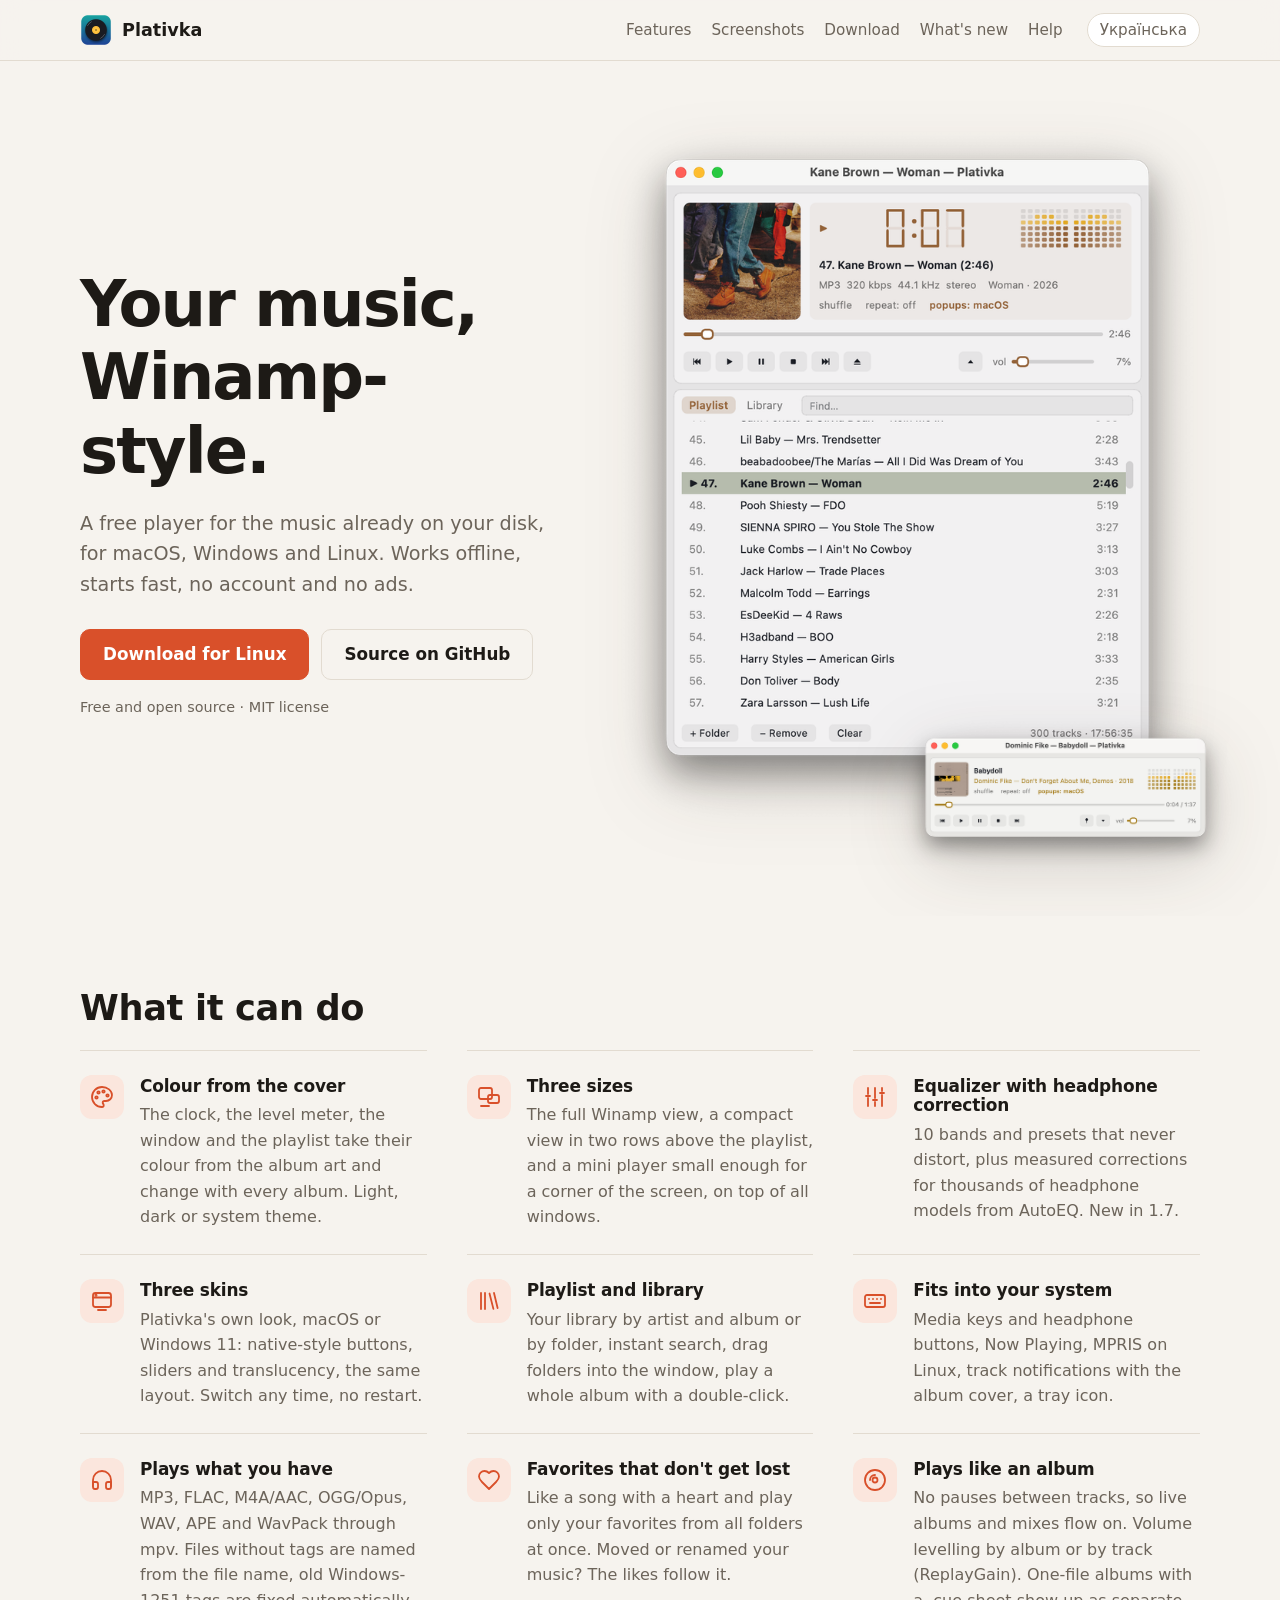
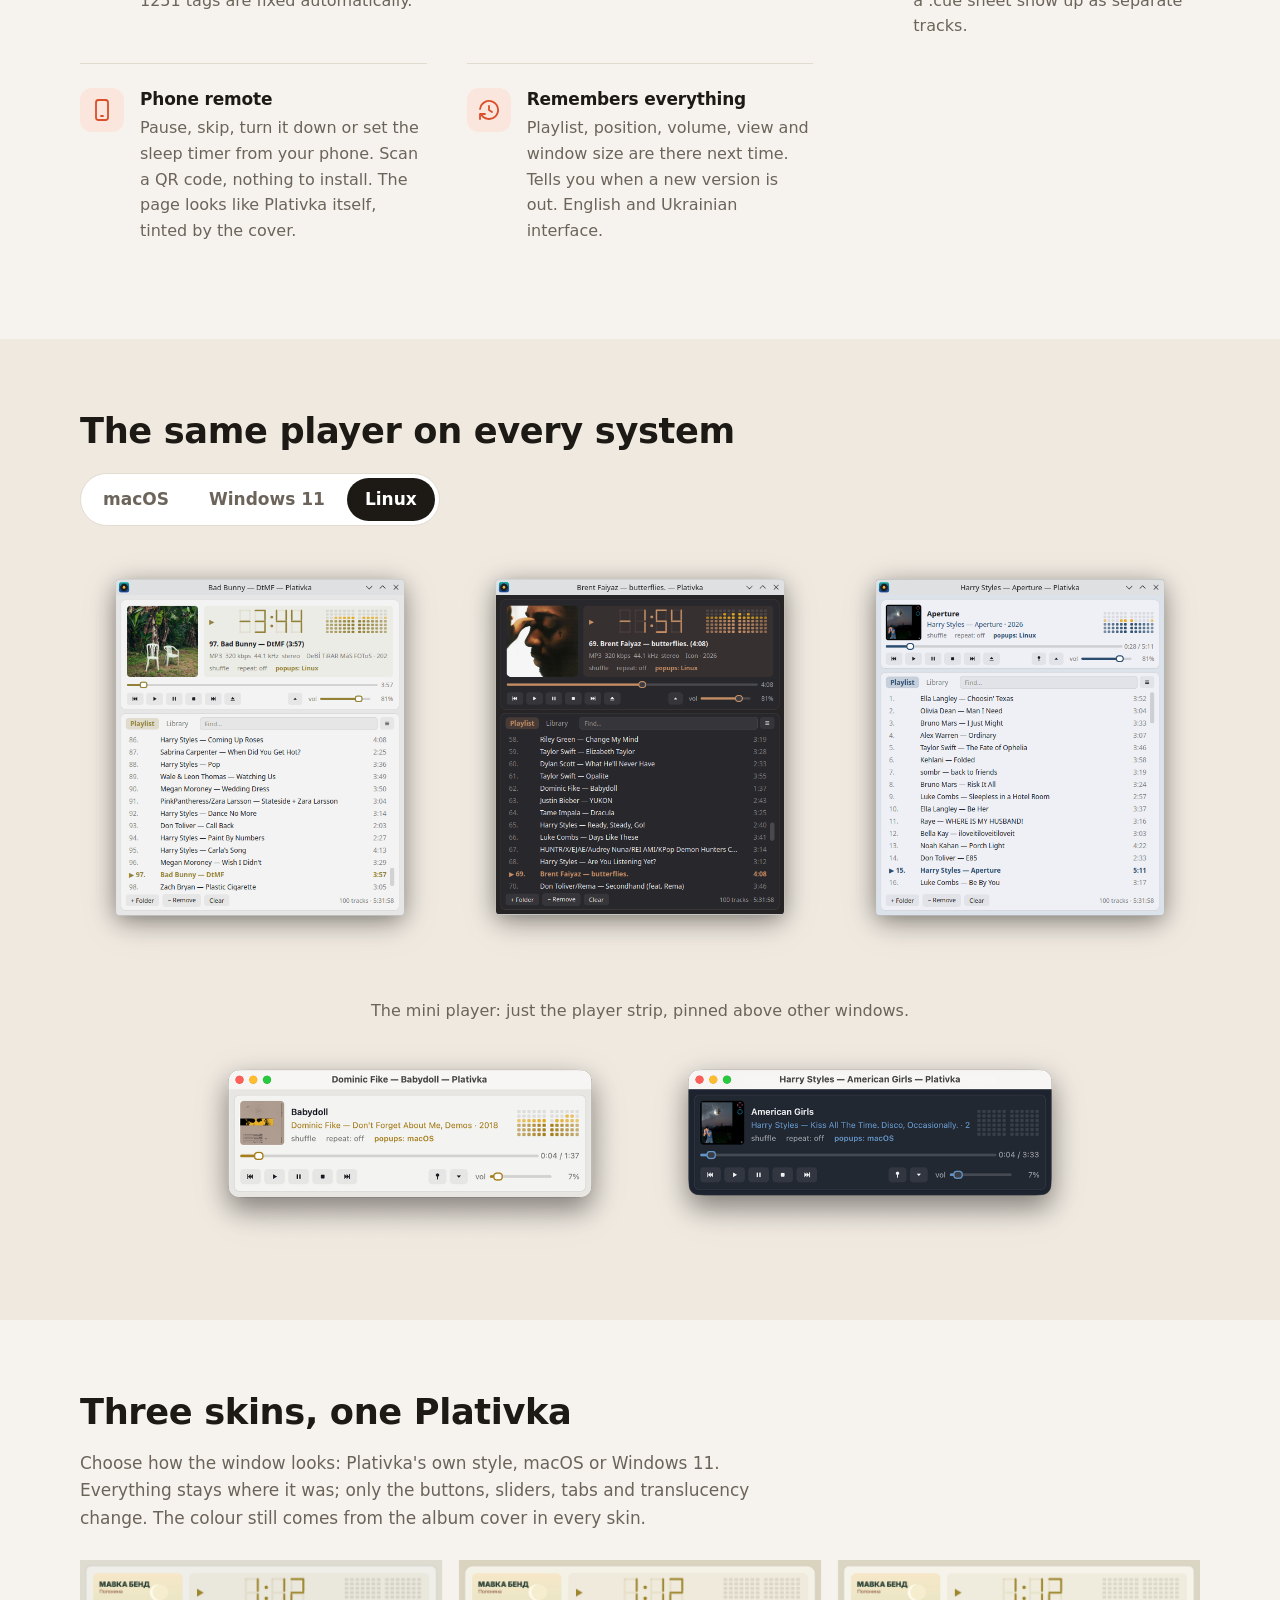
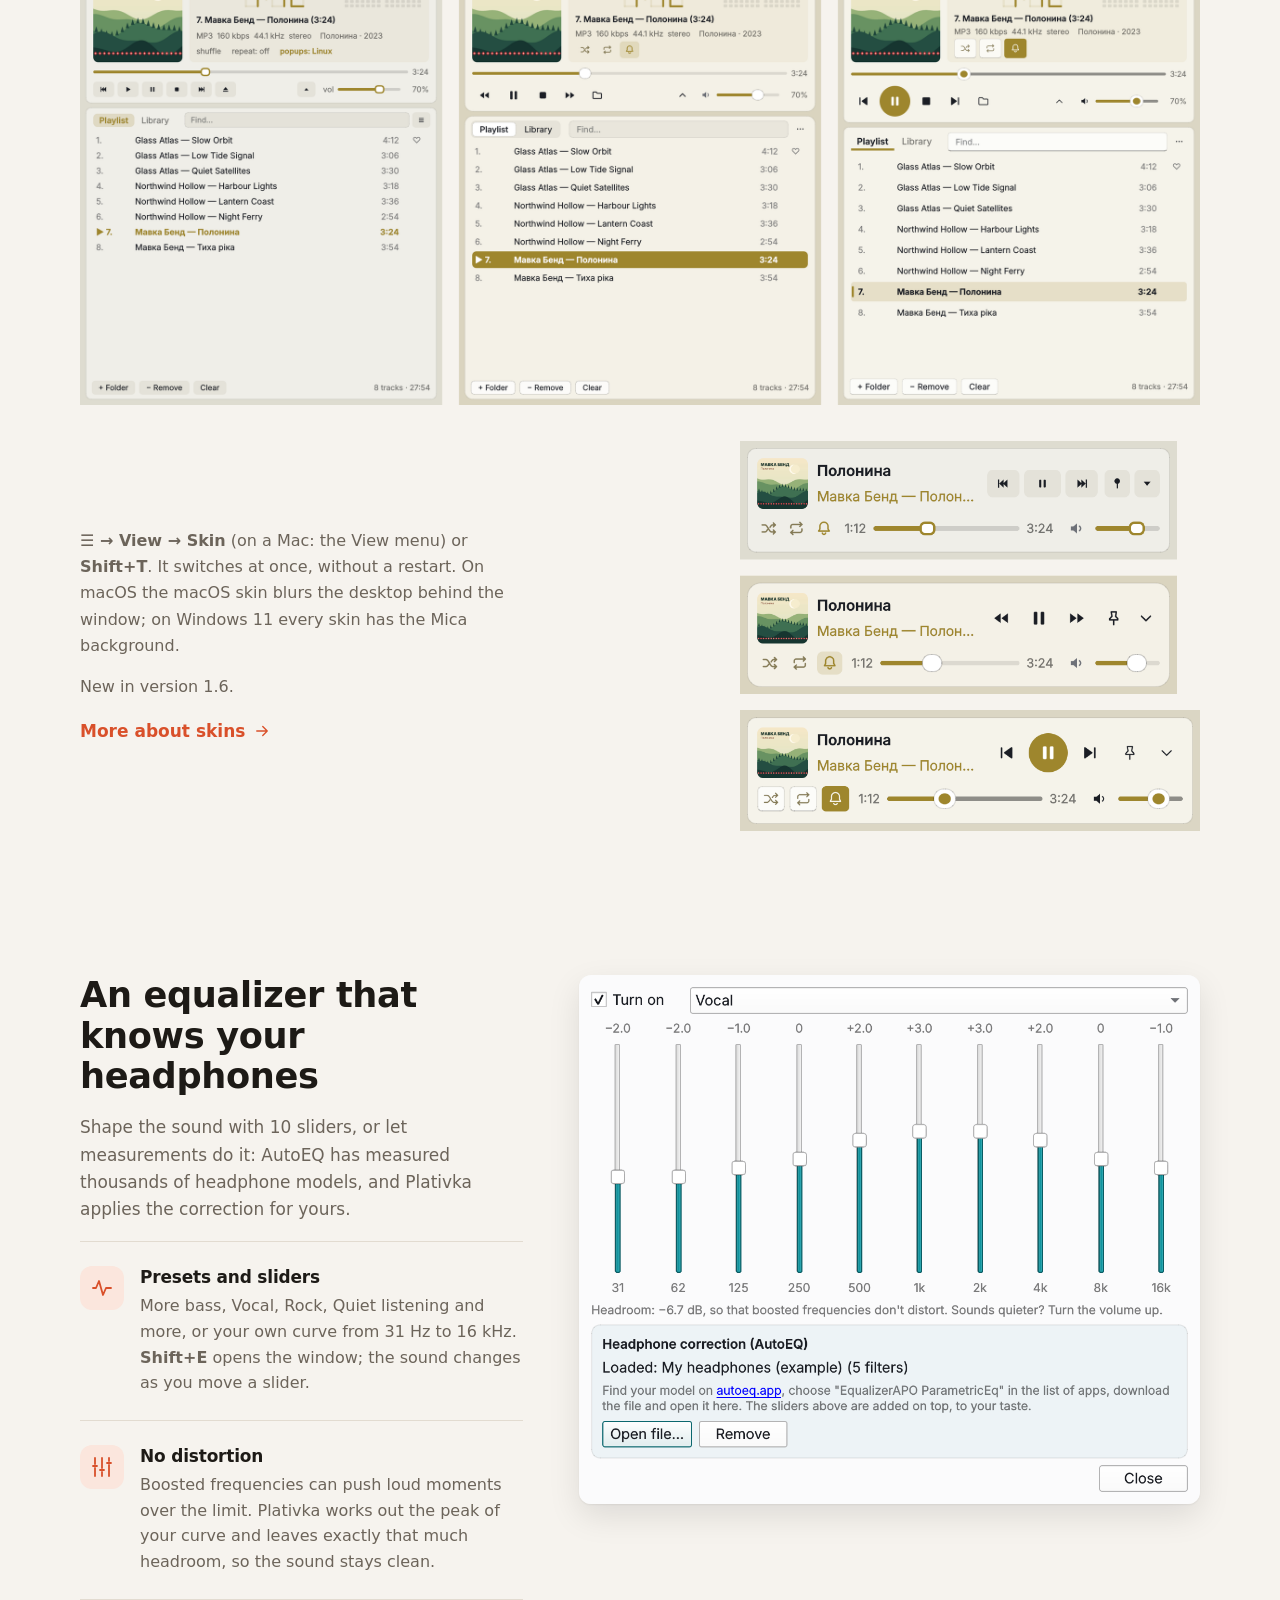
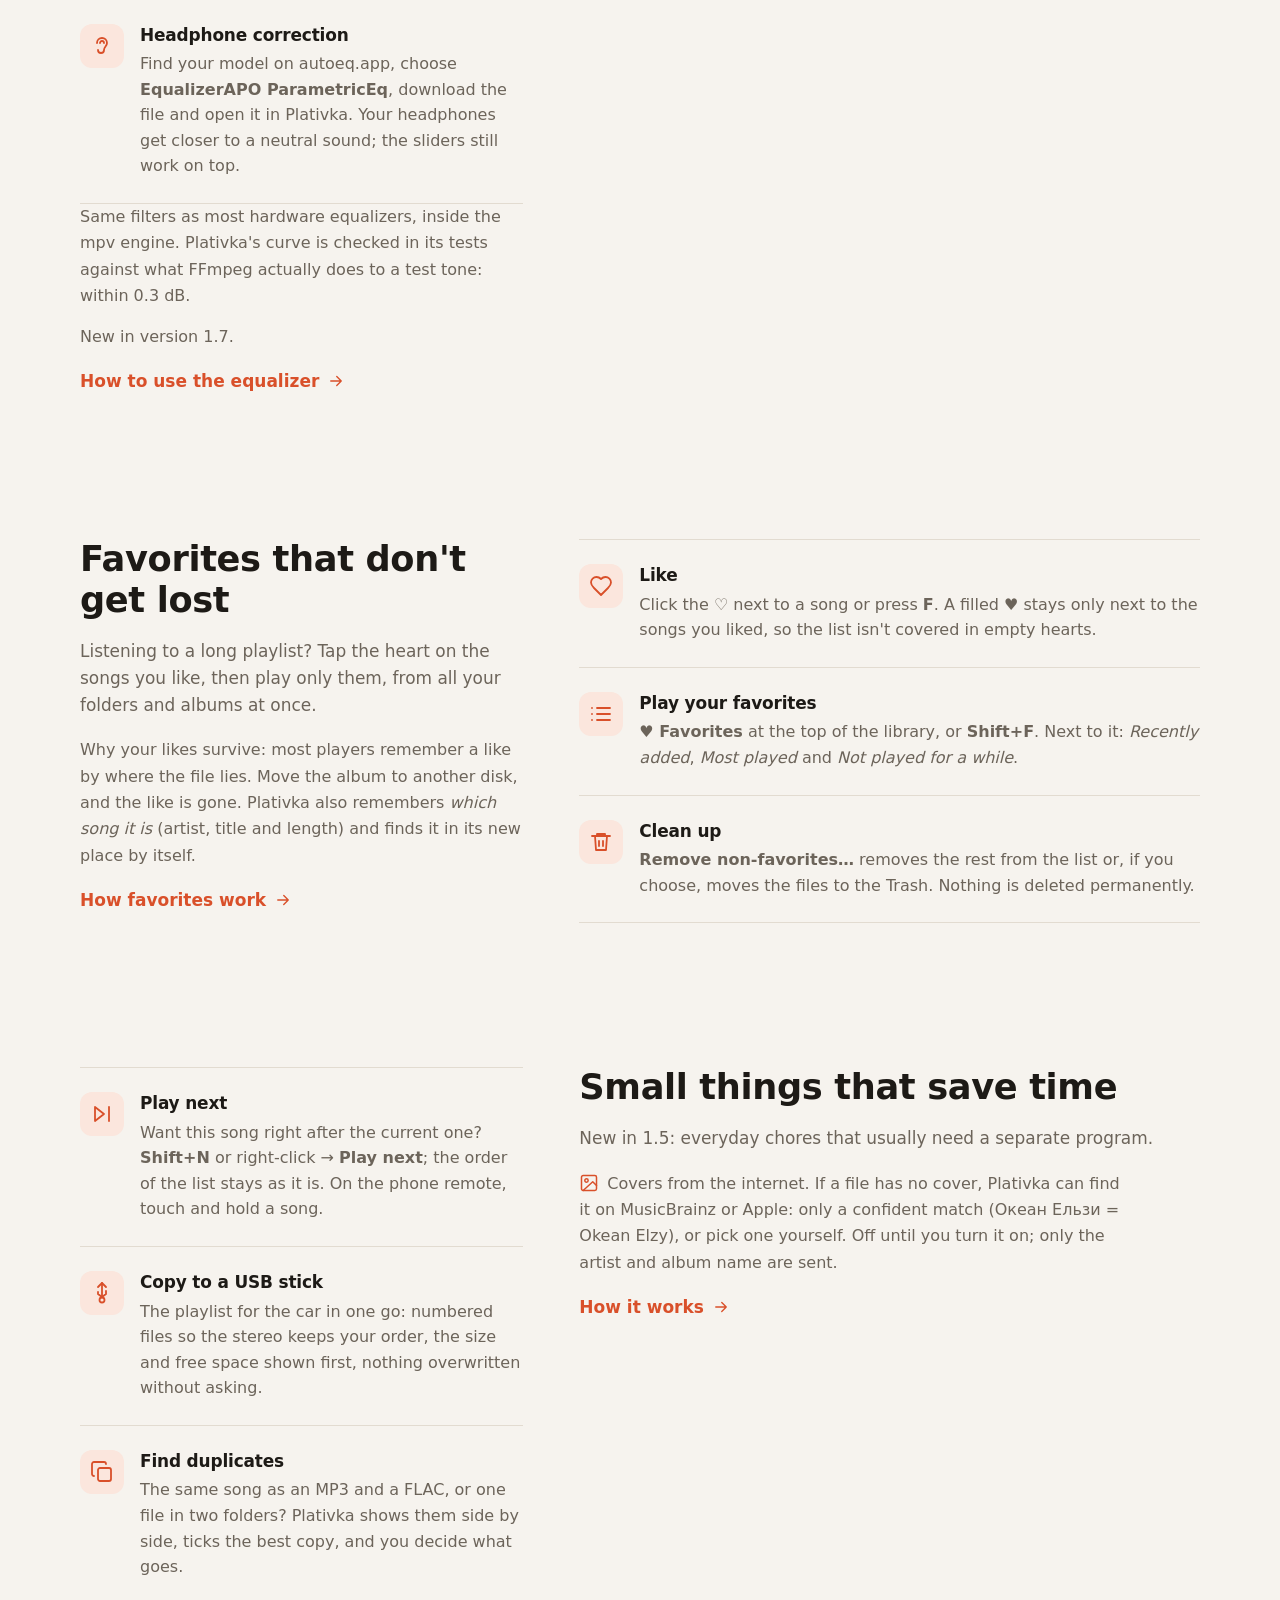
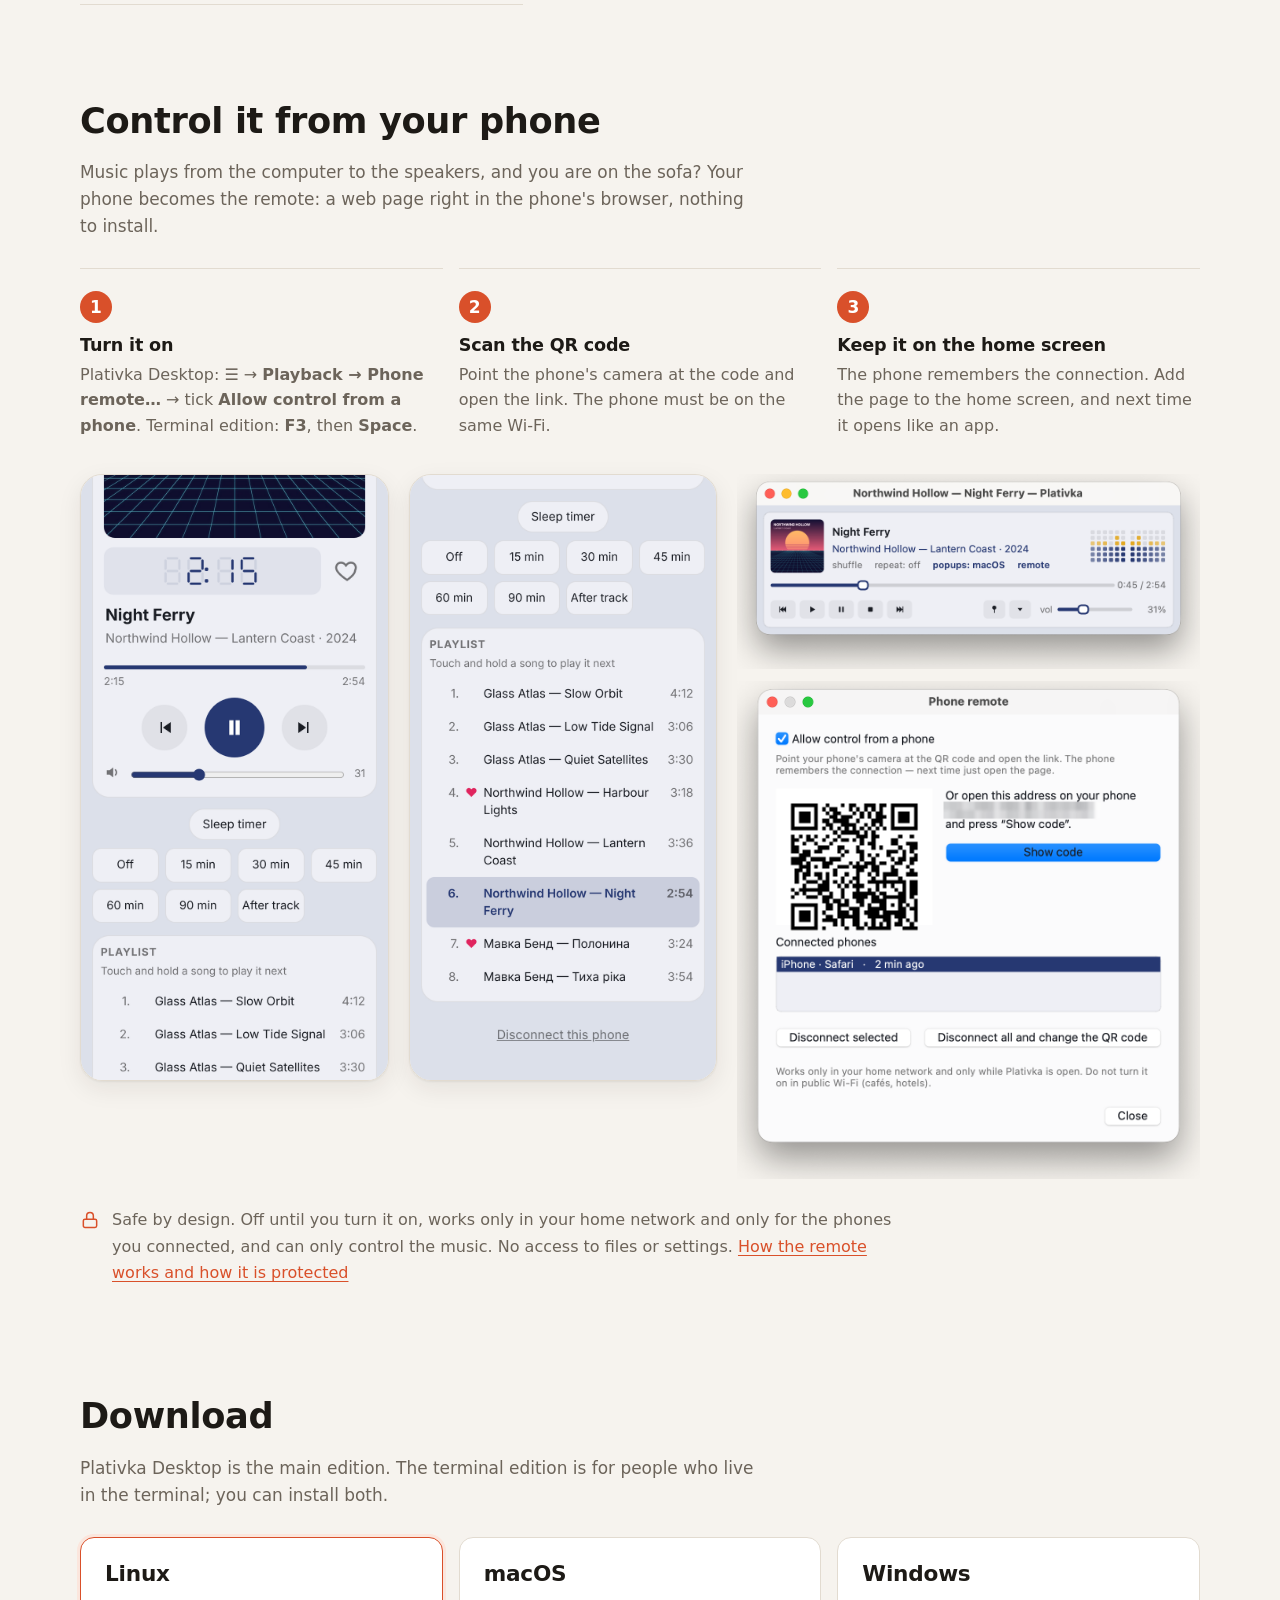
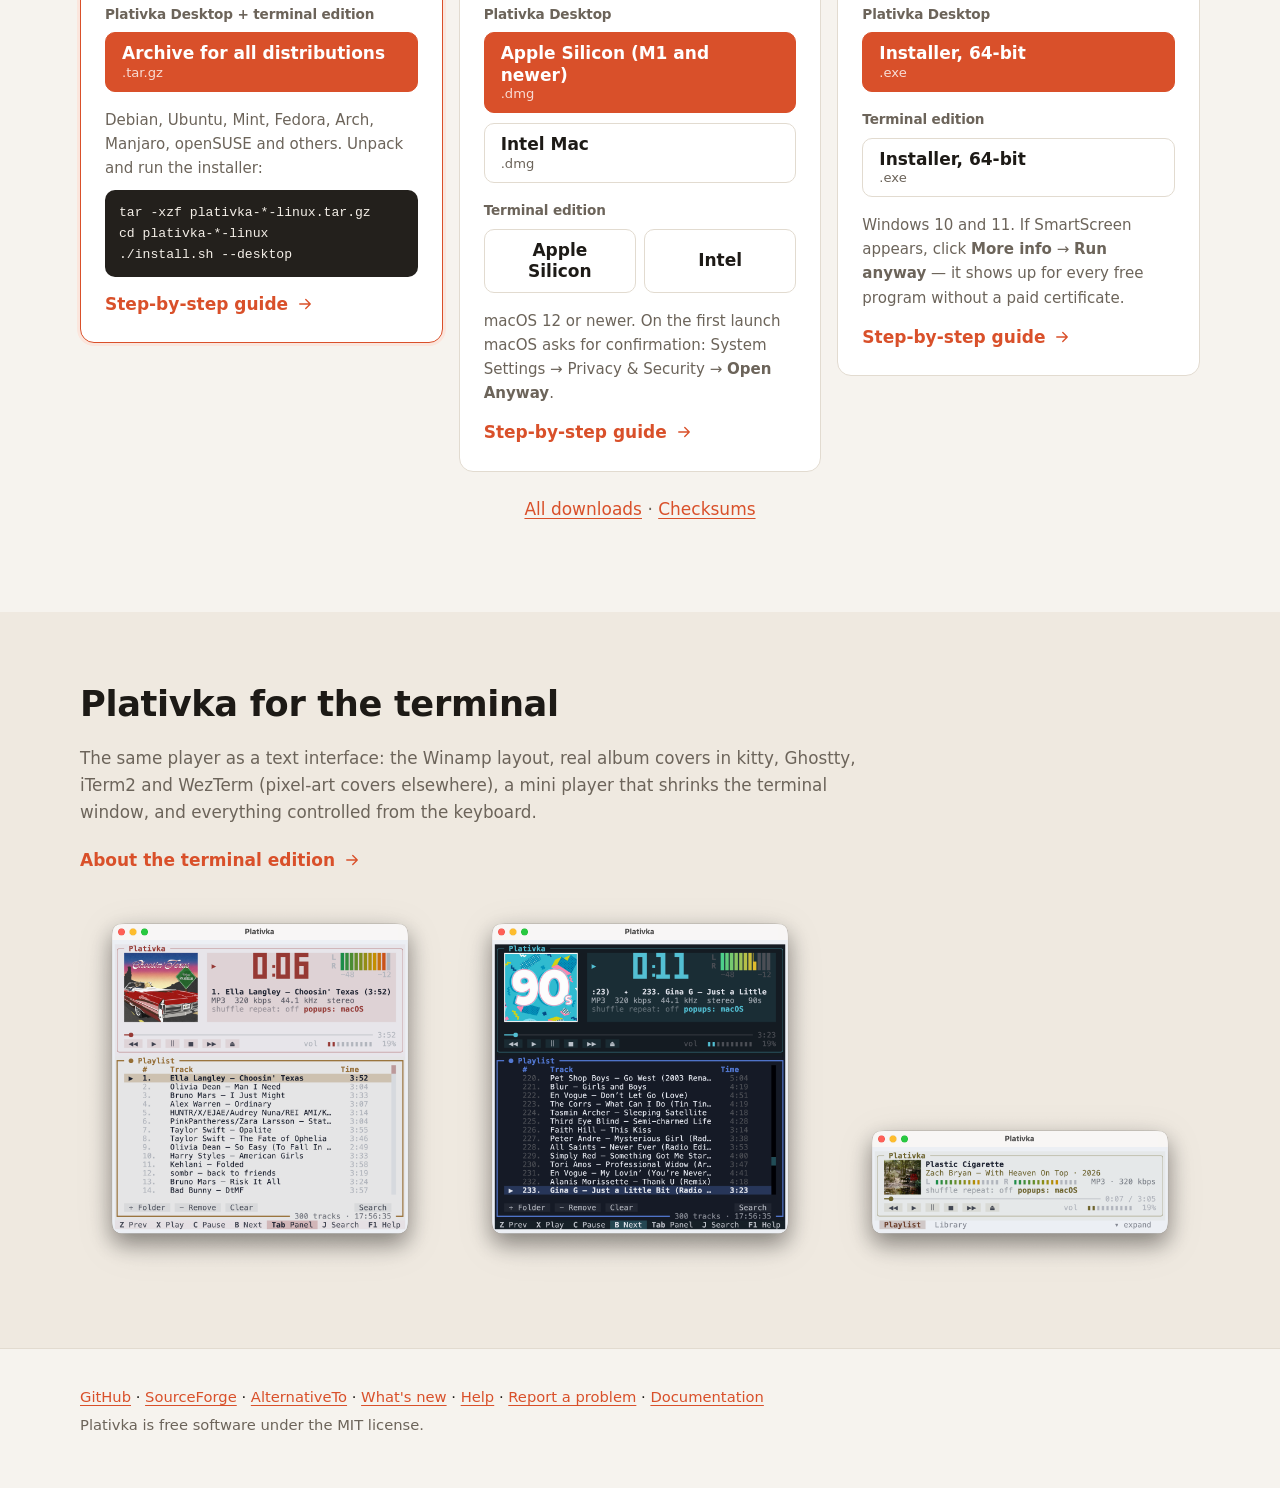
==== commit 195e3799: "Cover colour is clearly visible again in the window and the playlist (without Mica), skin screenshot" ====
--- a/docs/index.html
+++ b/docs/index.html
@@ -85,7 +85,7 @@
       <p class="aside soon">New in version 1.6.</p>
       <a class="more" href="https://github.com/dkindratyuk-web/plativka/blob/main/docs/en/desktop.md#skins">More about skins <svg class="ico-a" viewBox="0 0 24 24" aria-hidden="true"><path d="M5 12h14M13 6l6 6-6 6"/></svg></a>
     </div>
-    <figure><img src="img/skins-mini.png" alt="Mini player in the three skins" width="760" height="678" loading="lazy"></figure>
+    <figure><img src="img/skins-mini.png" alt="Mini player in the three skins" width="800" height="678" loading="lazy"></figure>
   </div>
 </section>
 
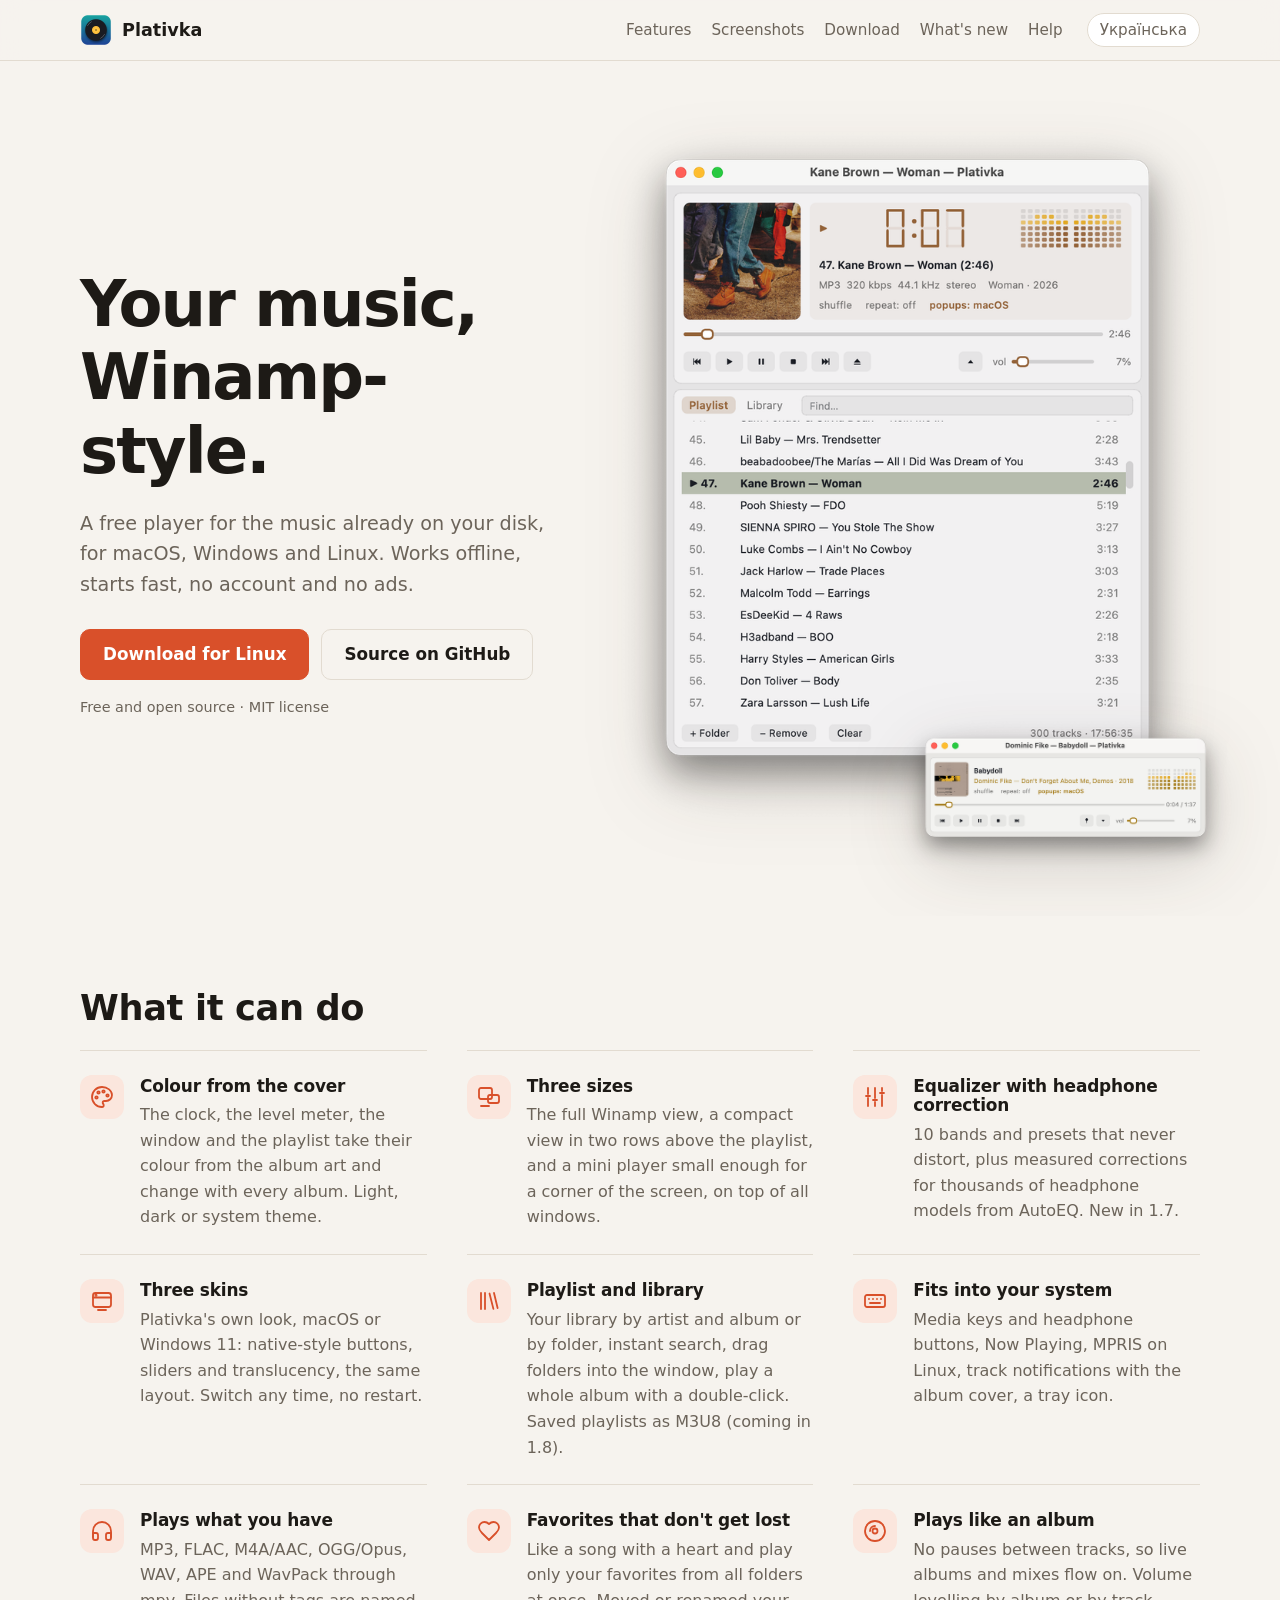
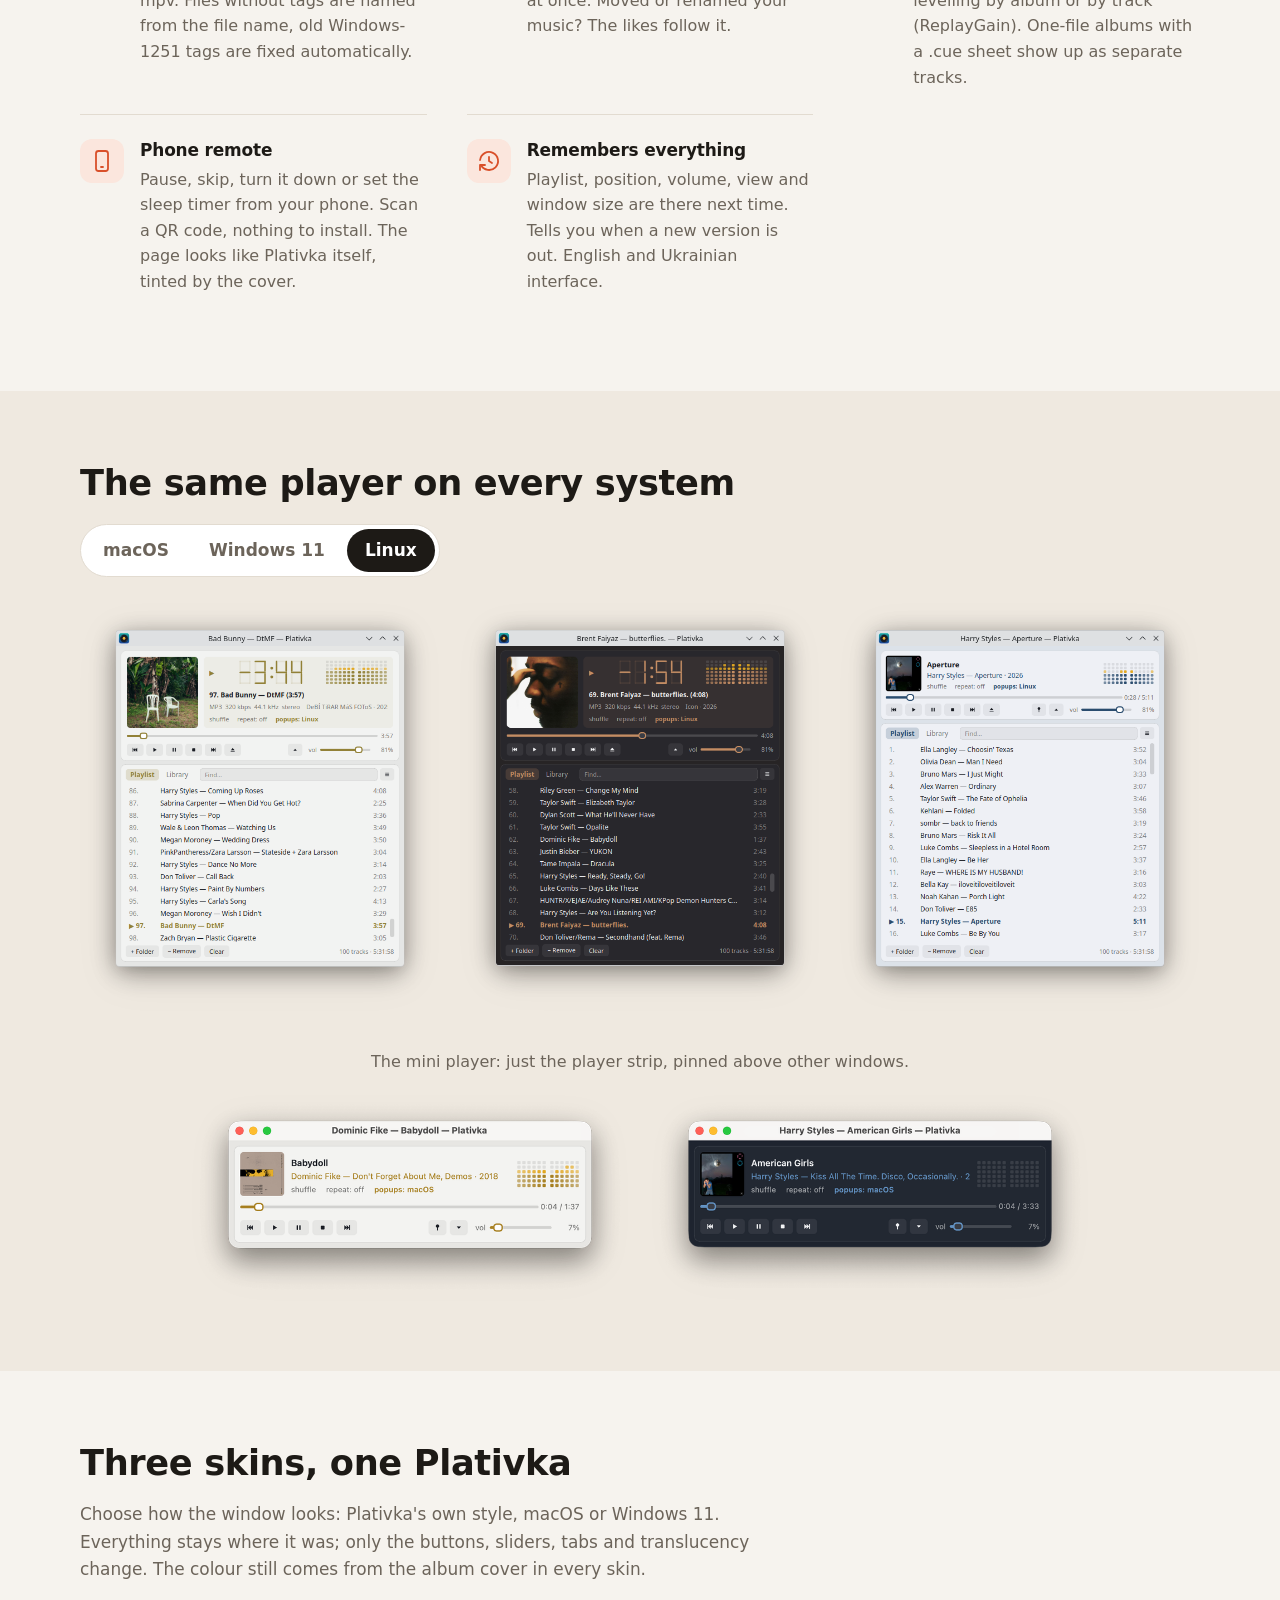
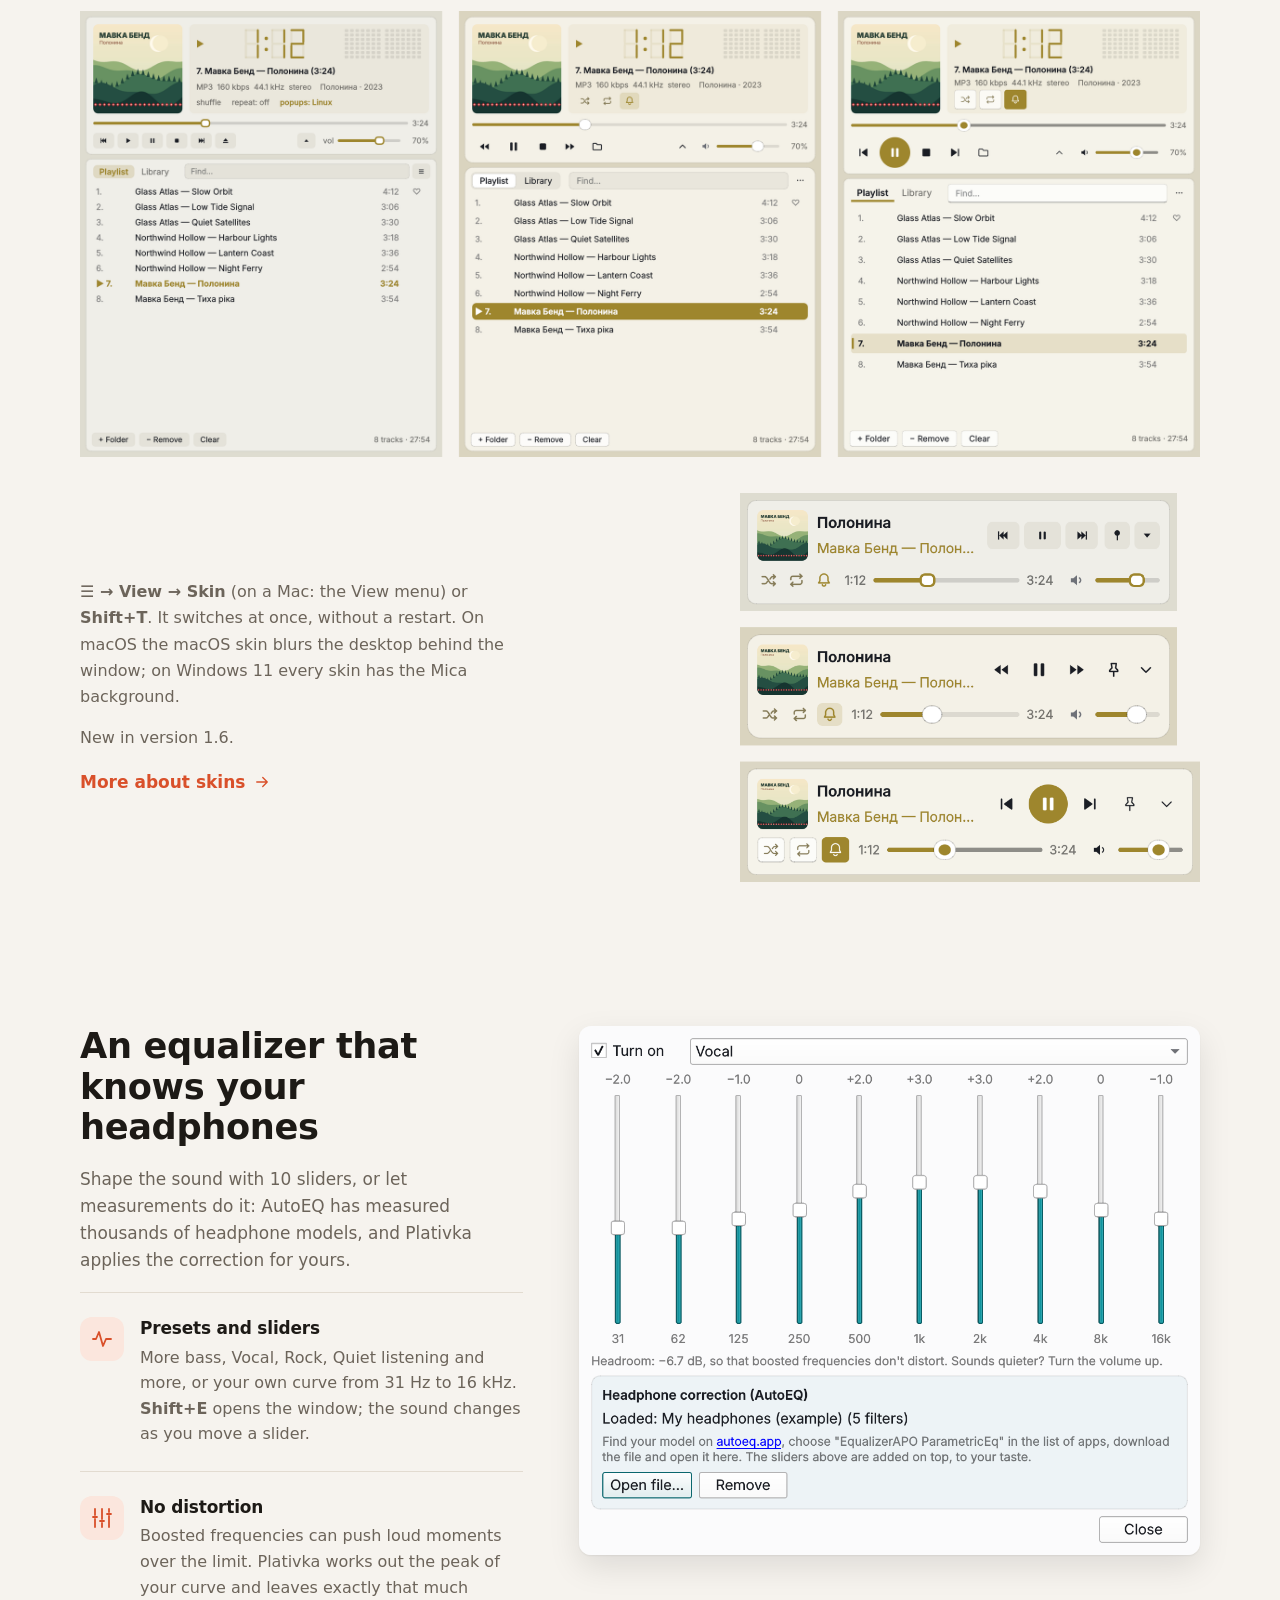
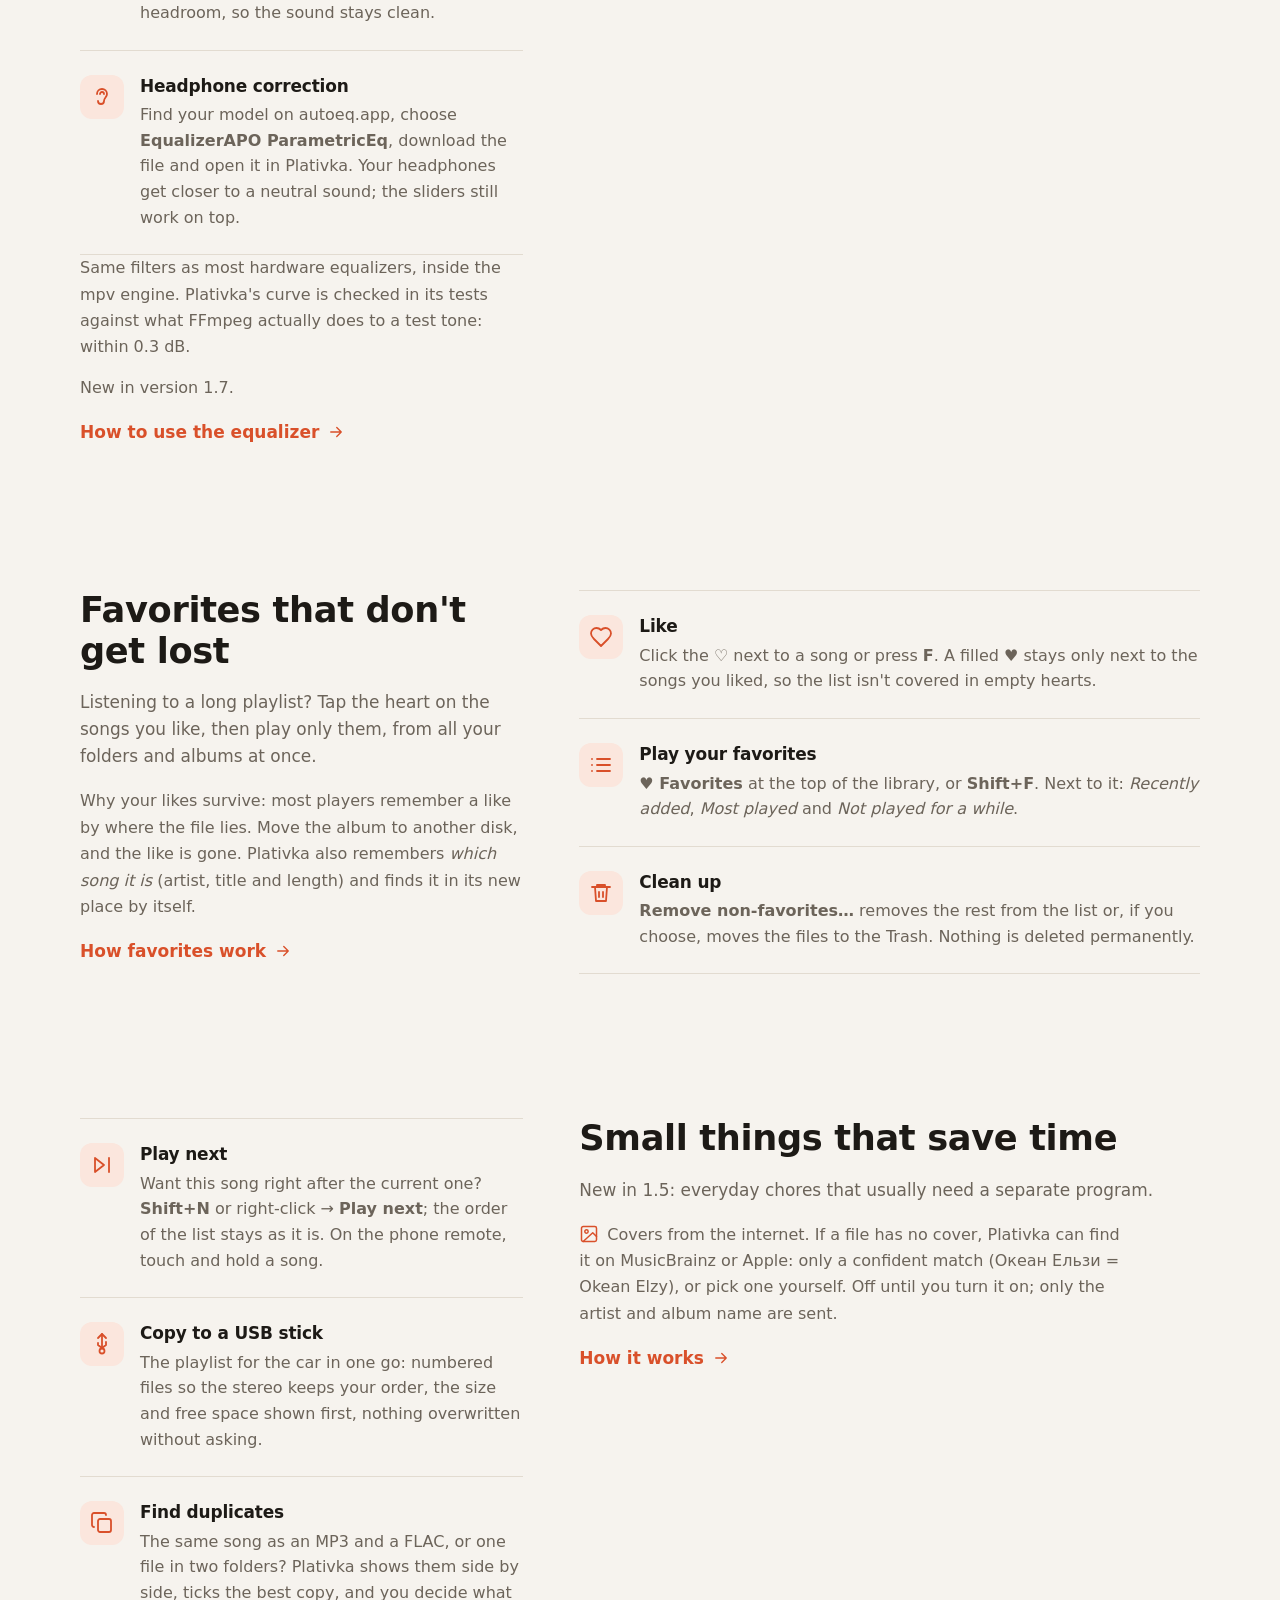
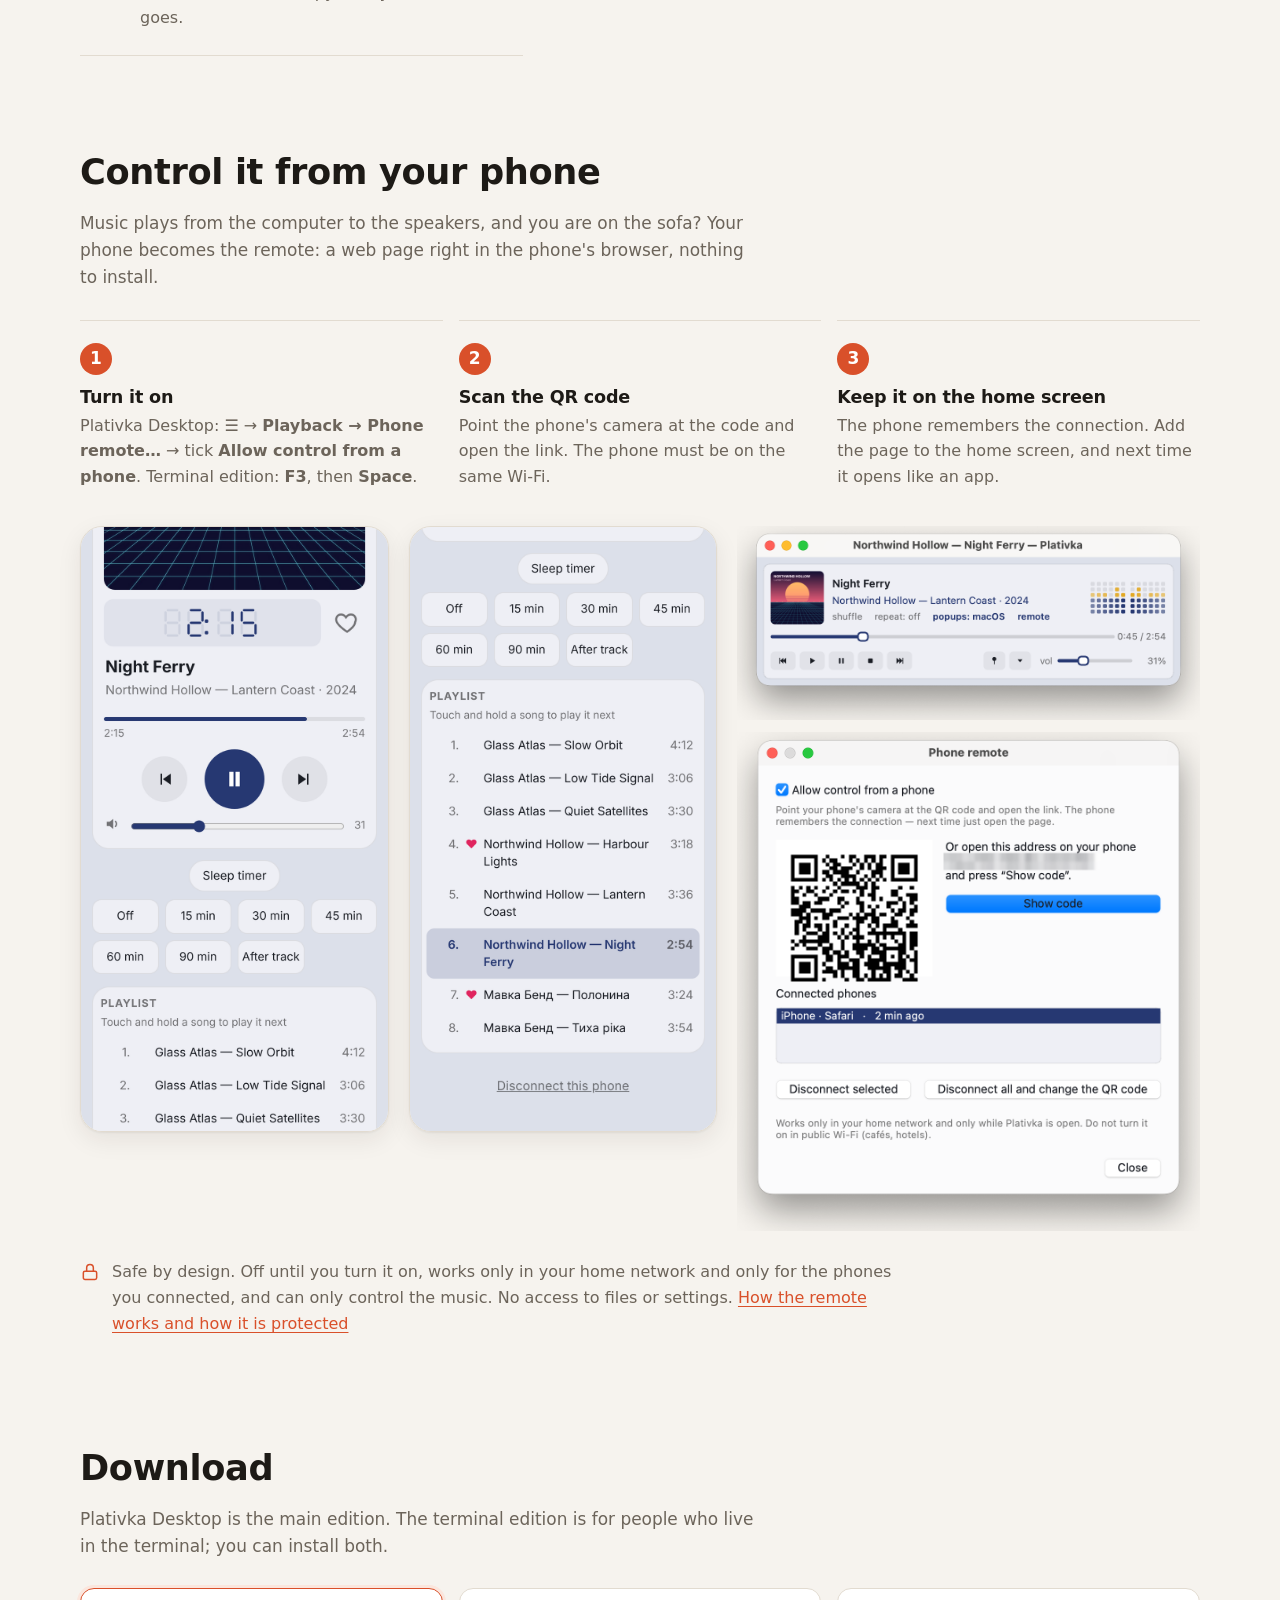
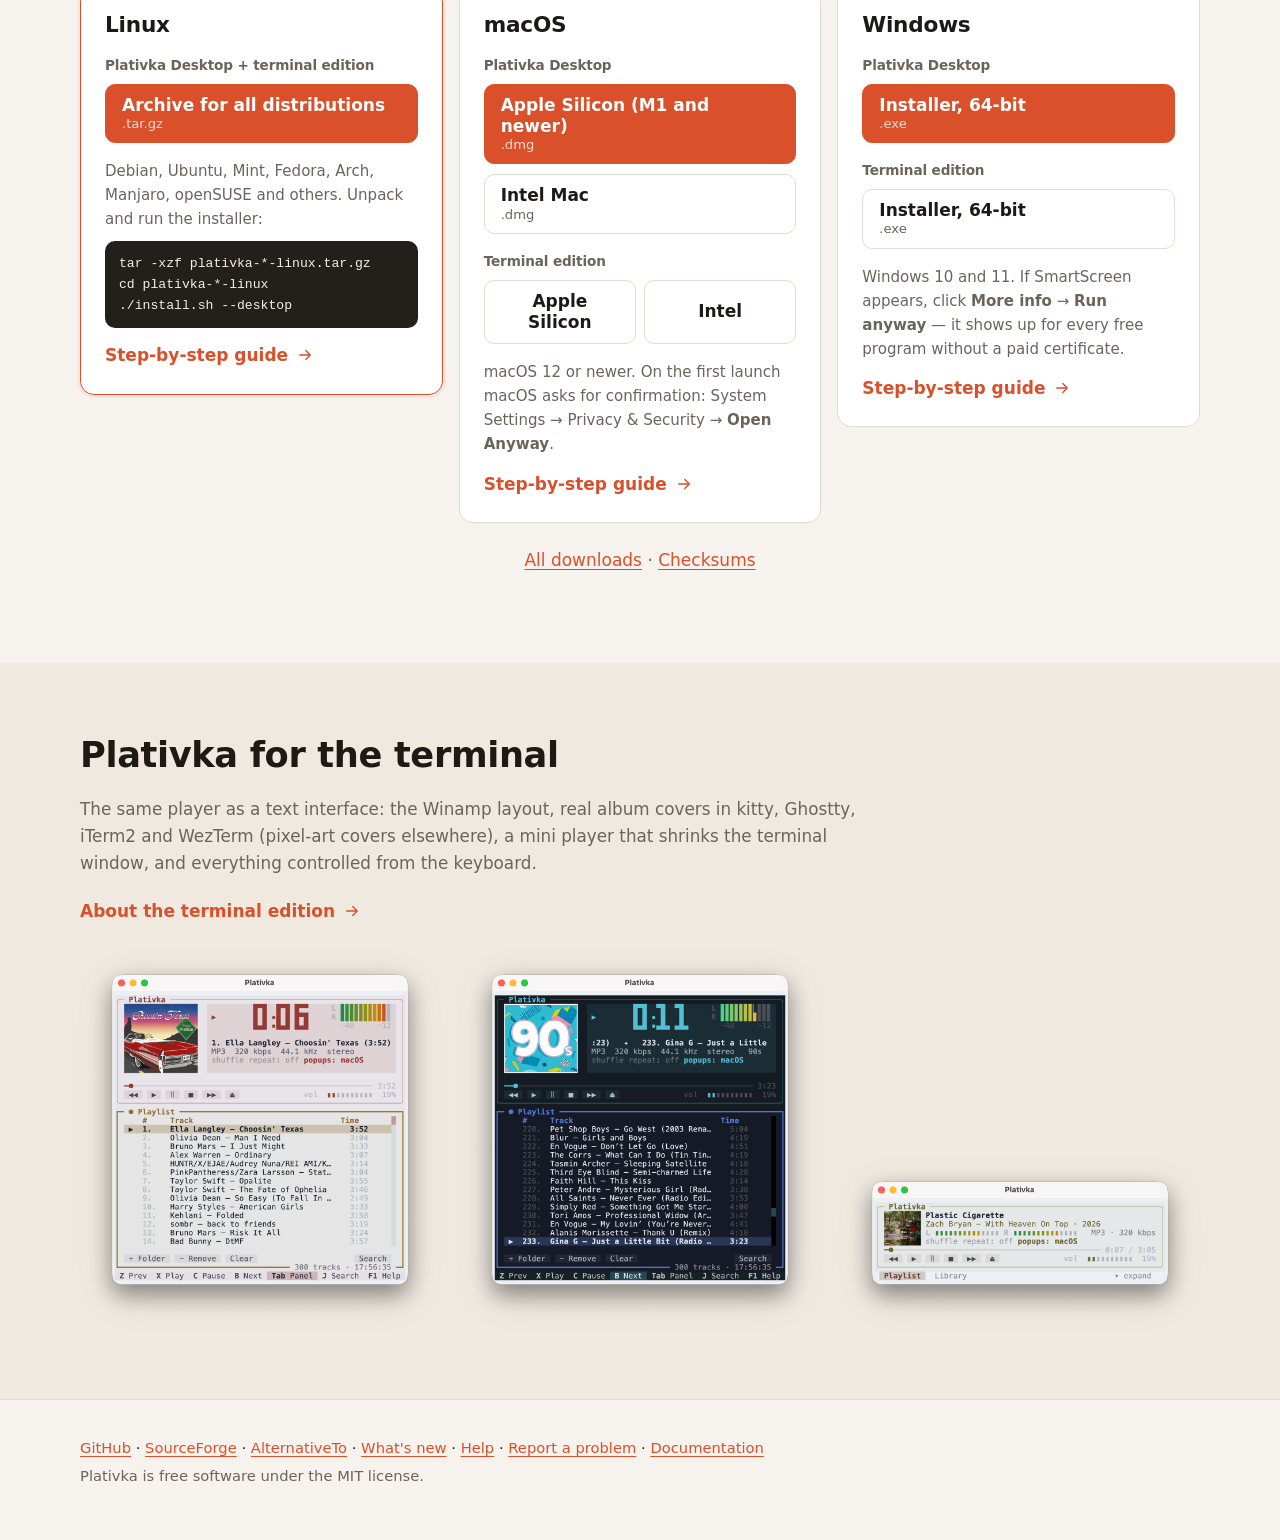
==== commit 483749be: "Docs: saved playlists and the macOS title bar (coming in 1.8) Co-Authored-By: Claude Opus 5.5 <norep" ====
--- a/docs/index.html
+++ b/docs/index.html
@@ -55,7 +55,7 @@
 <li><svg class="f-ico" viewBox="0 0 24 24" aria-hidden="true"><rect x="2" y="3" width="13" height="11" rx="2"/><rect x="11" y="10" width="11" height="8" rx="2"/><path d="M4 21h8"/></svg><div><h3>Three sizes</h3><p>The full Winamp view, a compact view in two rows above the playlist, and a mini player small enough for a corner of the screen, on top of all windows.</p></div></li>
 <li><svg class="f-ico" viewBox="0 0 24 24" aria-hidden="true"><path d="M5 3v6M5 13v8M12 3v10M12 17v4M19 3v3M19 10v11"/><path d="M3 11h4M10 15h4M17 8h4"/></svg><div><h3>Equalizer with headphone correction</h3><p>10 bands and presets that never distort, plus measured corrections for thousands of headphone models from AutoEQ. New in 1.7.</p></div></li>
 <li><svg class="f-ico" viewBox="0 0 24 24" aria-hidden="true"><rect x="3" y="4" width="18" height="14" rx="2.5"/><path d="M3 8.5h18"/><circle cx="6" cy="6.3" r=".6"/><path d="M8 21h8"/></svg><div><h3>Three skins</h3><p>Plativka's own look, macOS or Windows 11: native-style buttons, sliders and translucency, the same layout. Switch any time, no restart.</p></div></li>
-<li><svg class="f-ico" viewBox="0 0 24 24" aria-hidden="true"><path d="M4 4v16M8 4v16"/><path d="m12.5 4.5 3.9 15.4M17 4l3.6 15"/></svg><div><h3>Playlist and library</h3><p>Your library by artist and album or by folder, instant search, drag folders into the window, play a whole album with a double-click.</p></div></li>
+<li><svg class="f-ico" viewBox="0 0 24 24" aria-hidden="true"><path d="M4 4v16M8 4v16"/><path d="m12.5 4.5 3.9 15.4M17 4l3.6 15"/></svg><div><h3>Playlist and library</h3><p>Your library by artist and album or by folder, instant search, drag folders into the window, play a whole album with a double-click. Saved playlists as M3U8 (coming in 1.8).</p></div></li>
 <li><svg class="f-ico" viewBox="0 0 24 24" aria-hidden="true"><rect x="2" y="6" width="20" height="12" rx="2"/><path d="M6 10h0M10 10h0M14 10h0M18 10h0M7 14h10"/></svg><div><h3>Fits into your system</h3><p>Media keys and headphone buttons, Now Playing, MPRIS on Linux, track notifications with the album cover, a tray icon.</p></div></li>
 <li><svg class="f-ico" viewBox="0 0 24 24" aria-hidden="true"><path d="M3 18v-6a9 9 0 0 1 18 0v6"/><path d="M21 19a2 2 0 0 1-2 2h-1a2 2 0 0 1-2-2v-3a2 2 0 0 1 2-2h3zM3 19a2 2 0 0 0 2 2h1a2 2 0 0 0 2-2v-3a2 2 0 0 0-2-2H3z"/></svg><div><h3>Plays what you have</h3><p>MP3, FLAC, M4A/AAC, OGG/Opus, WAV, APE and WavPack through mpv. Files without tags are named from the file name, old Windows-1251 tags are fixed automatically.</p></div></li>
 <li><svg class="f-ico" viewBox="0 0 24 24" aria-hidden="true"><path d="M19 14c1.5-1.5 3-3.2 3-5.5A5.5 5.5 0 0 0 16.5 3c-1.8 0-3 .5-4.5 2-1.5-1.5-2.7-2-4.5-2A5.5 5.5 0 0 0 2 8.5c0 2.3 1.5 4 3 5.5l7 7z"/></svg><div><h3>Favorites that don't get lost</h3><p>Like a song with a heart and play only your favorites from all folders at once. Moved or renamed your music? The likes follow it.</p></div></li>
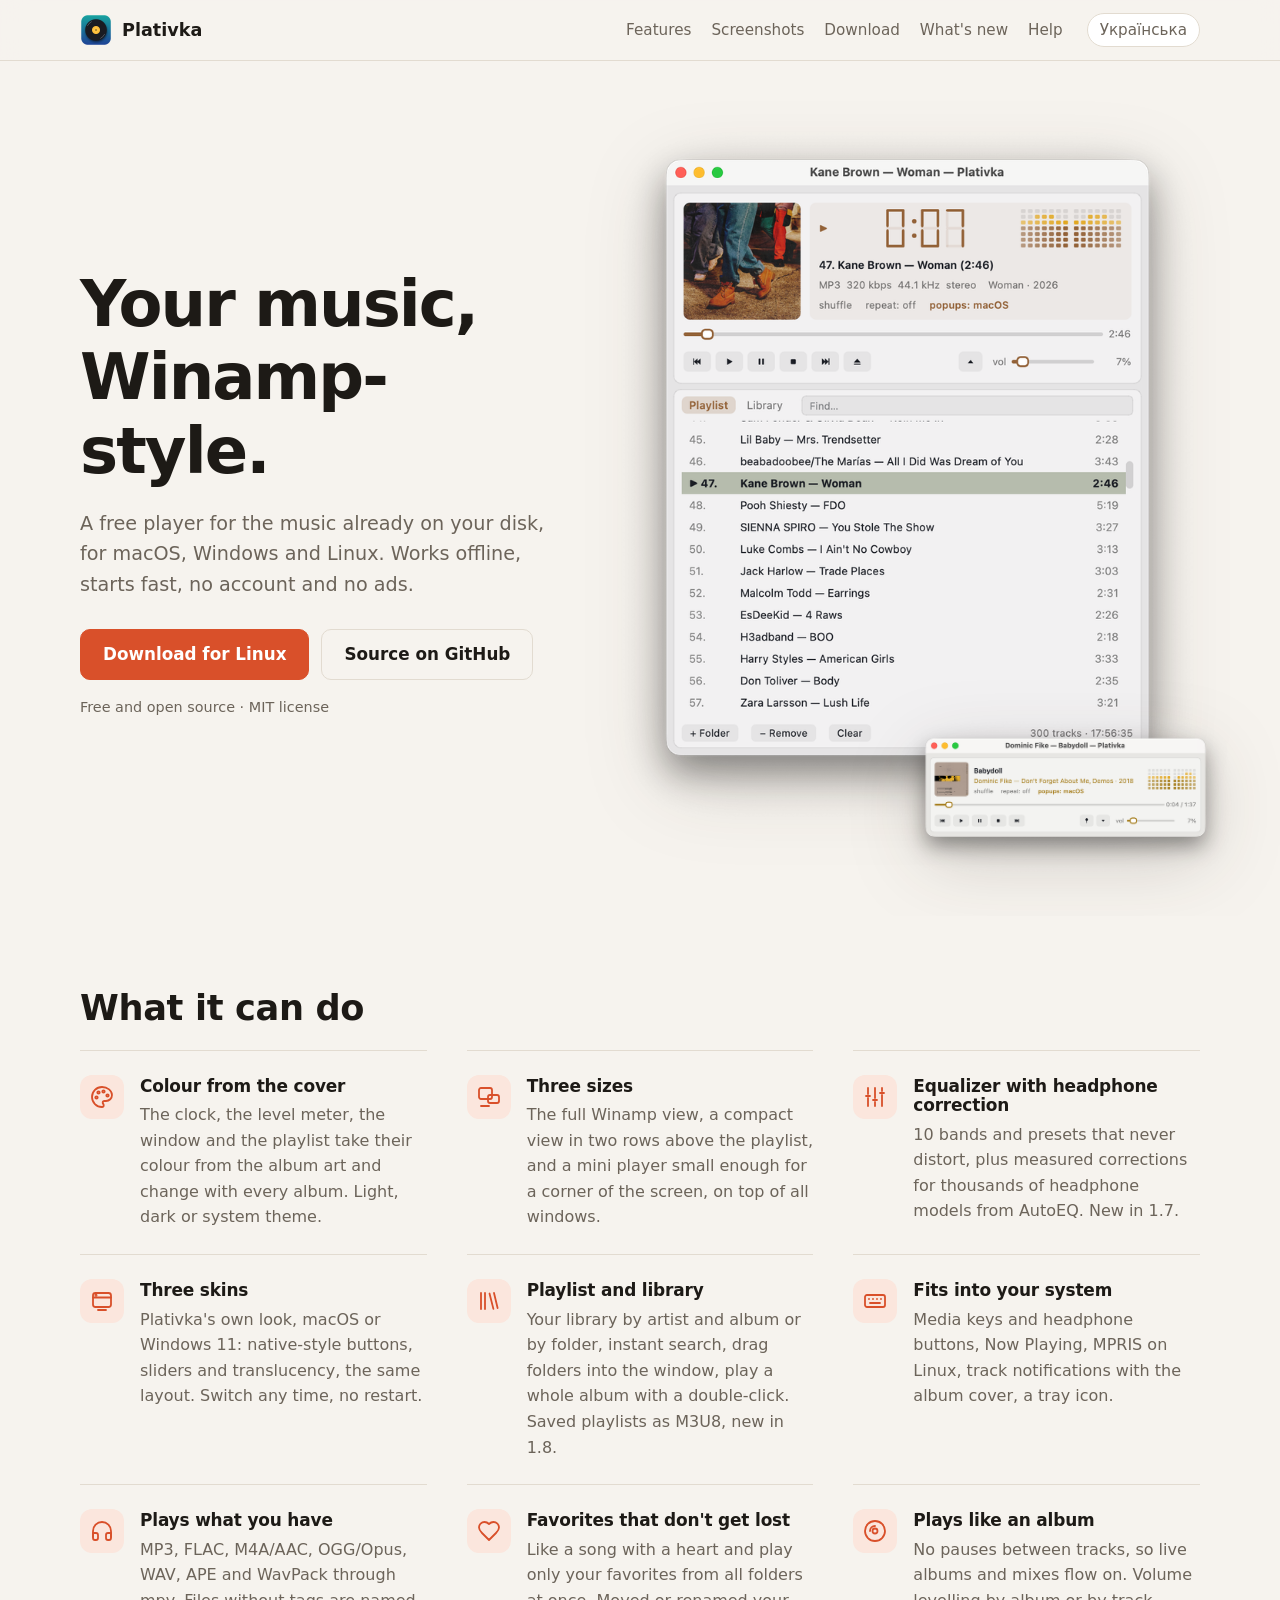
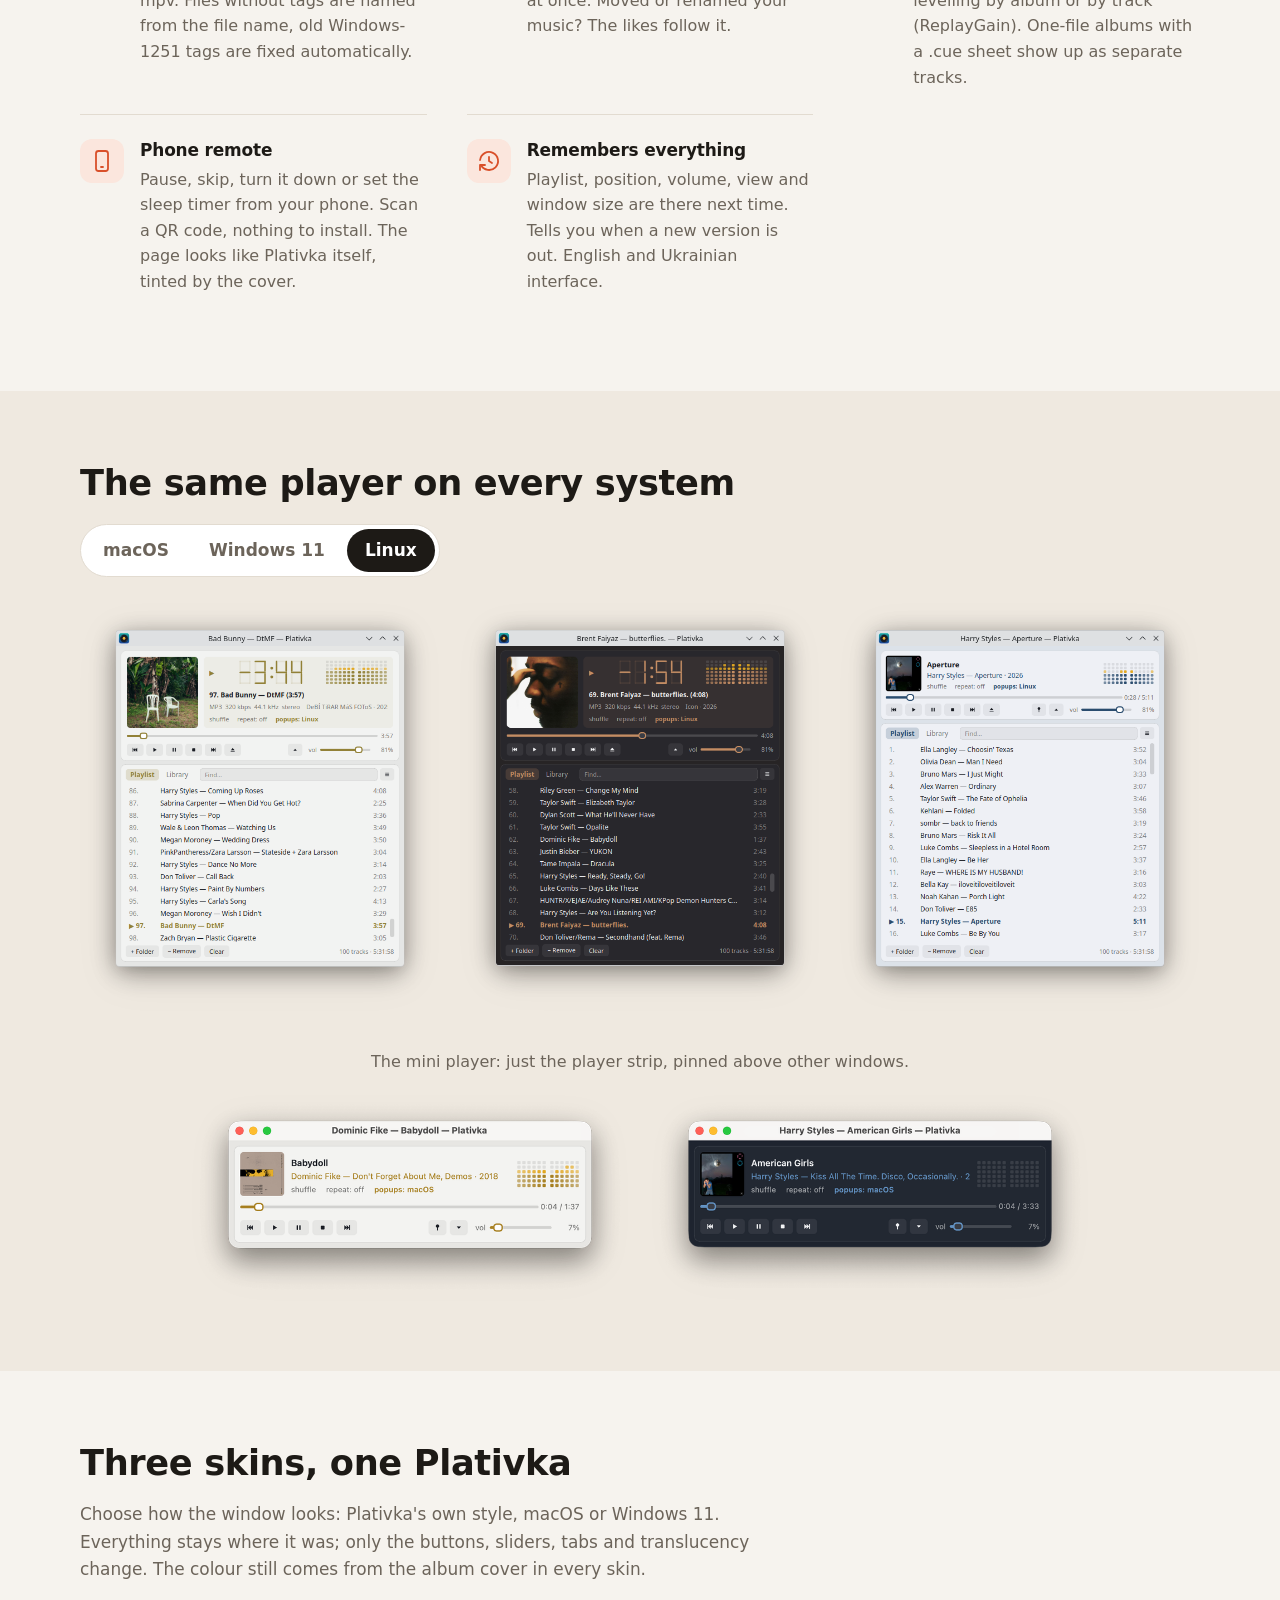
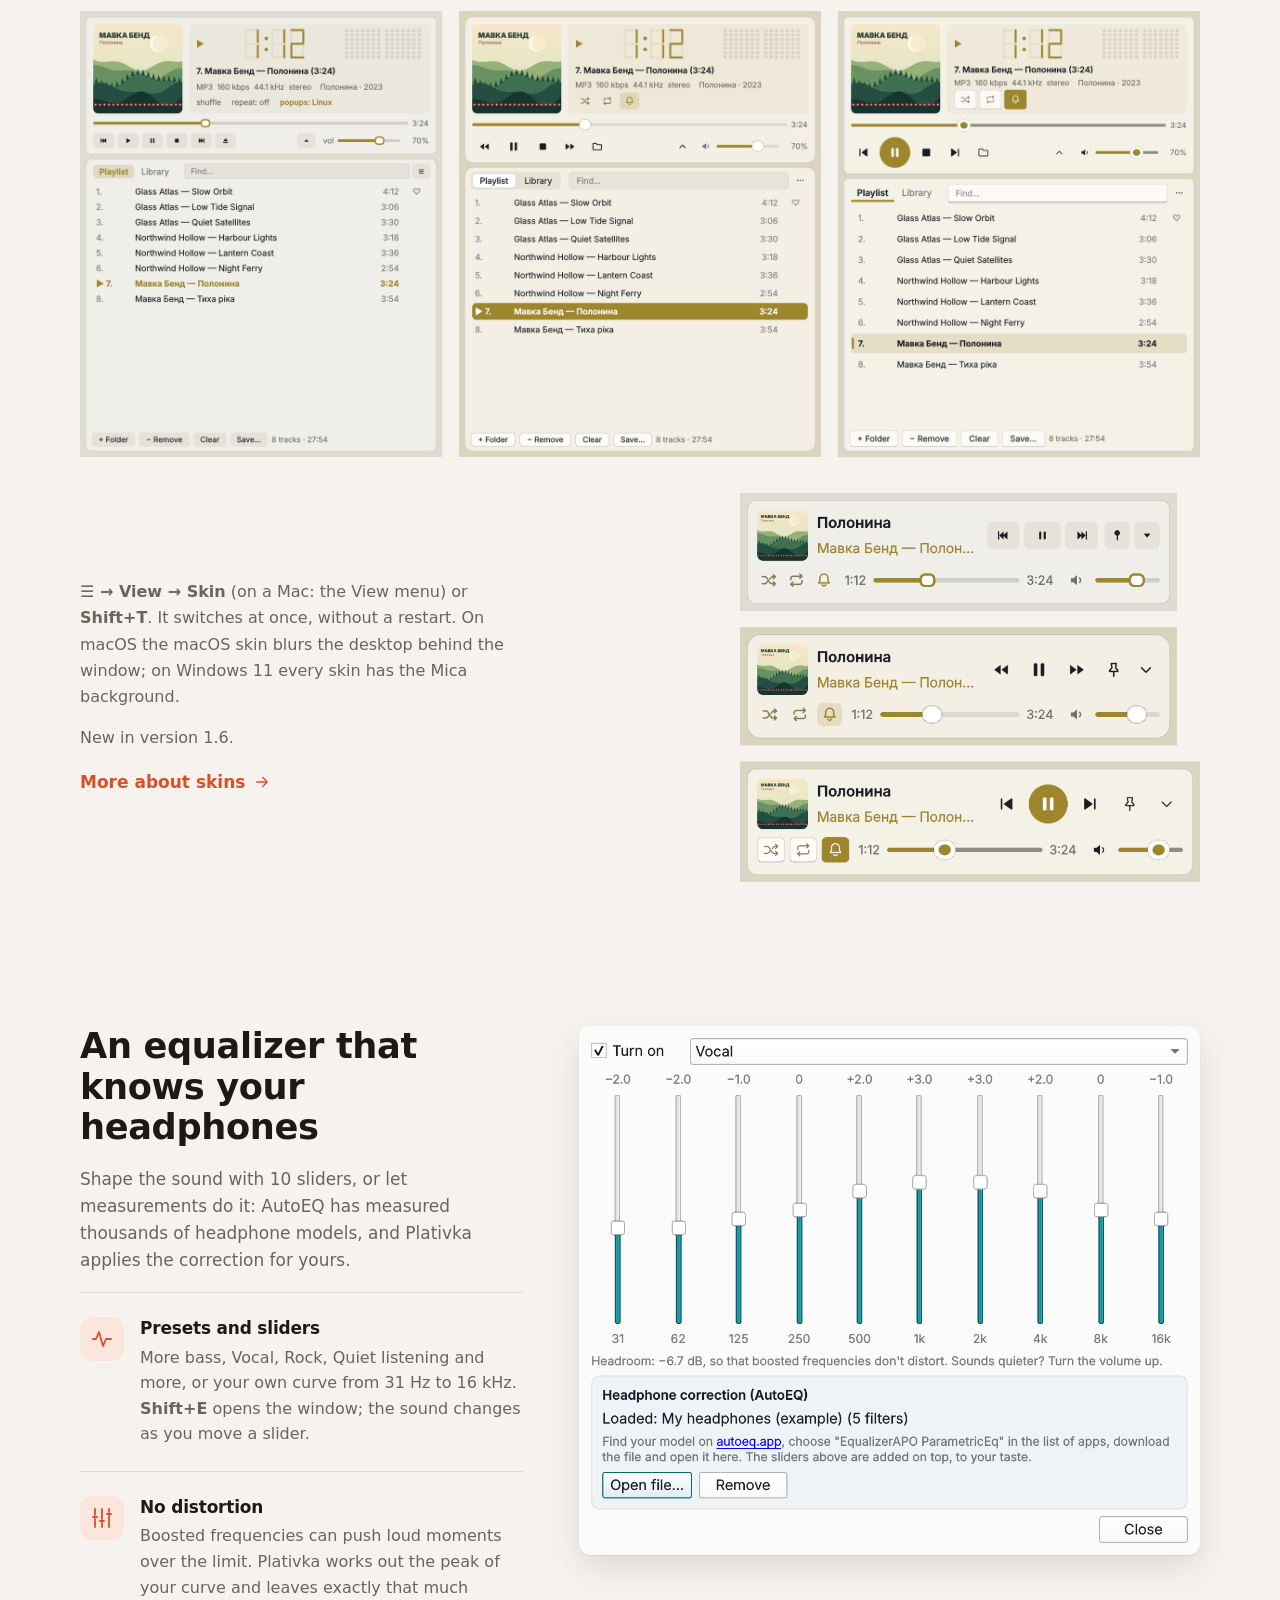
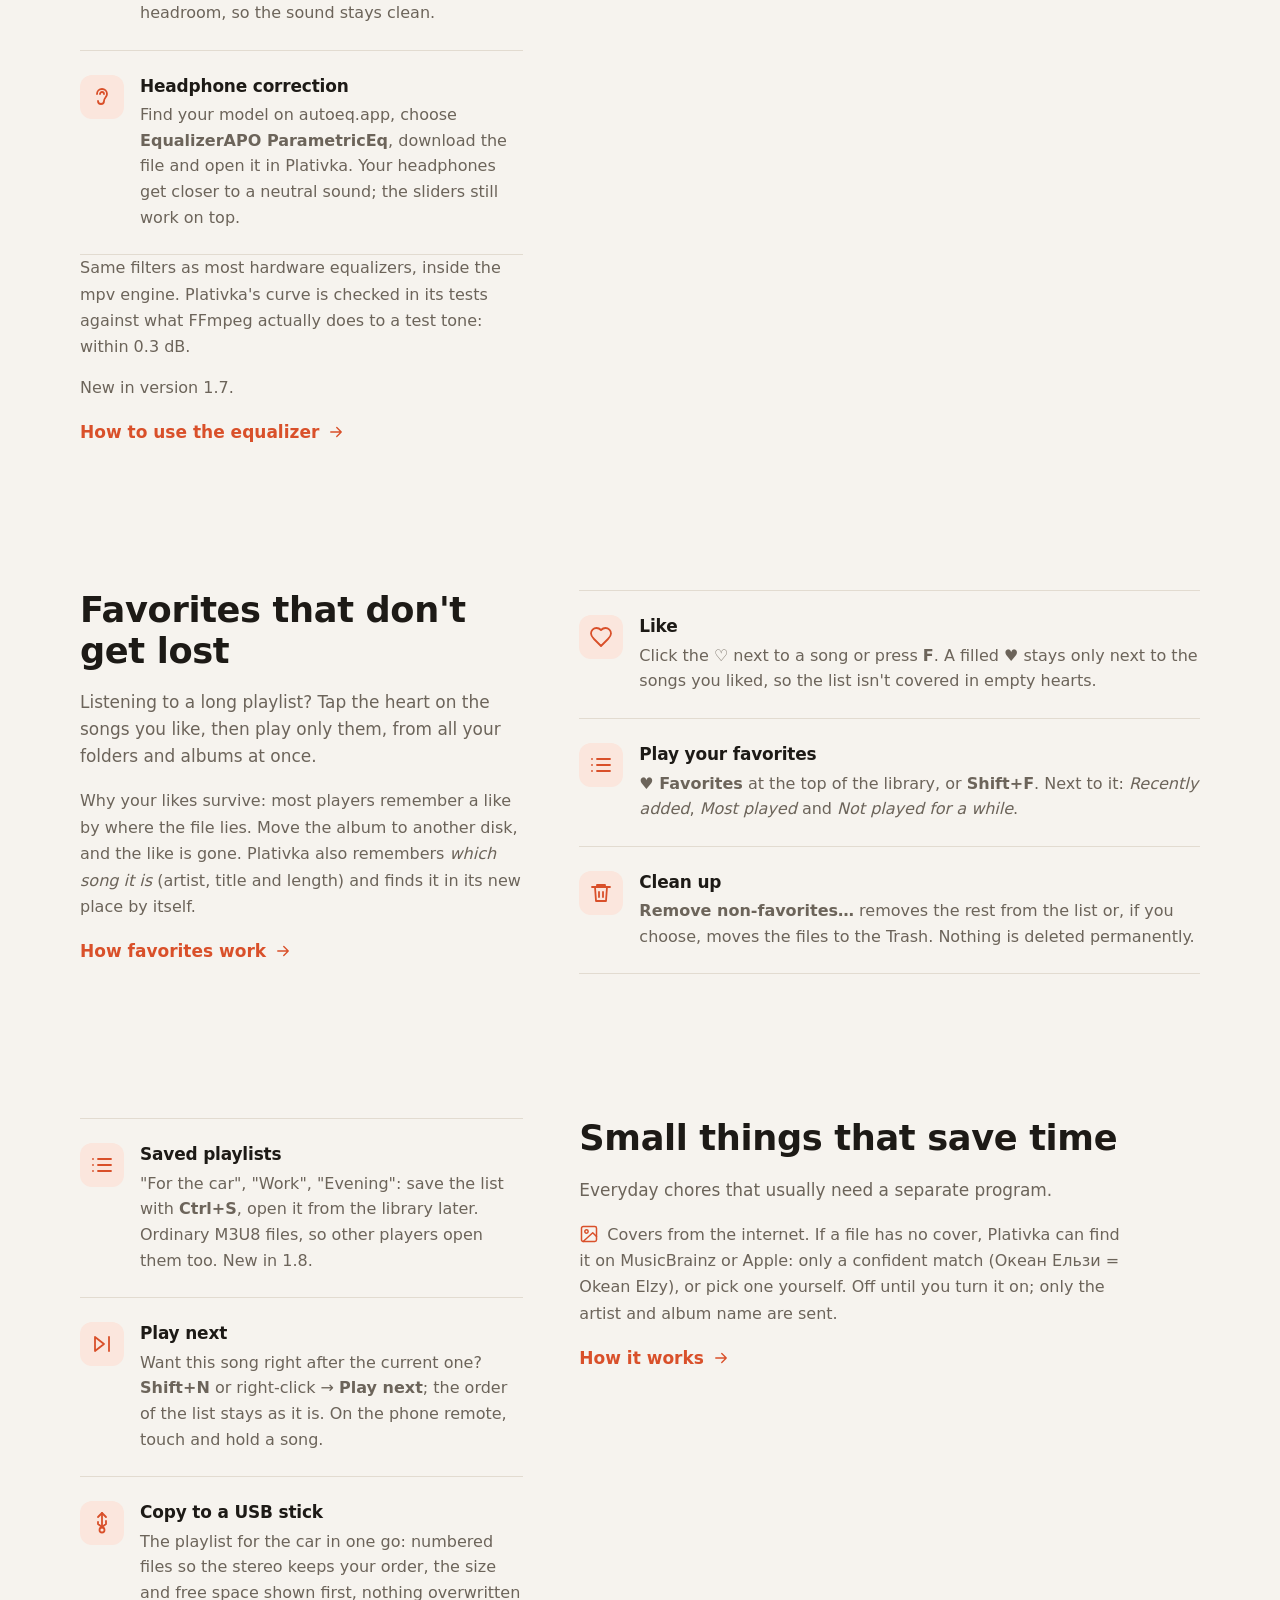
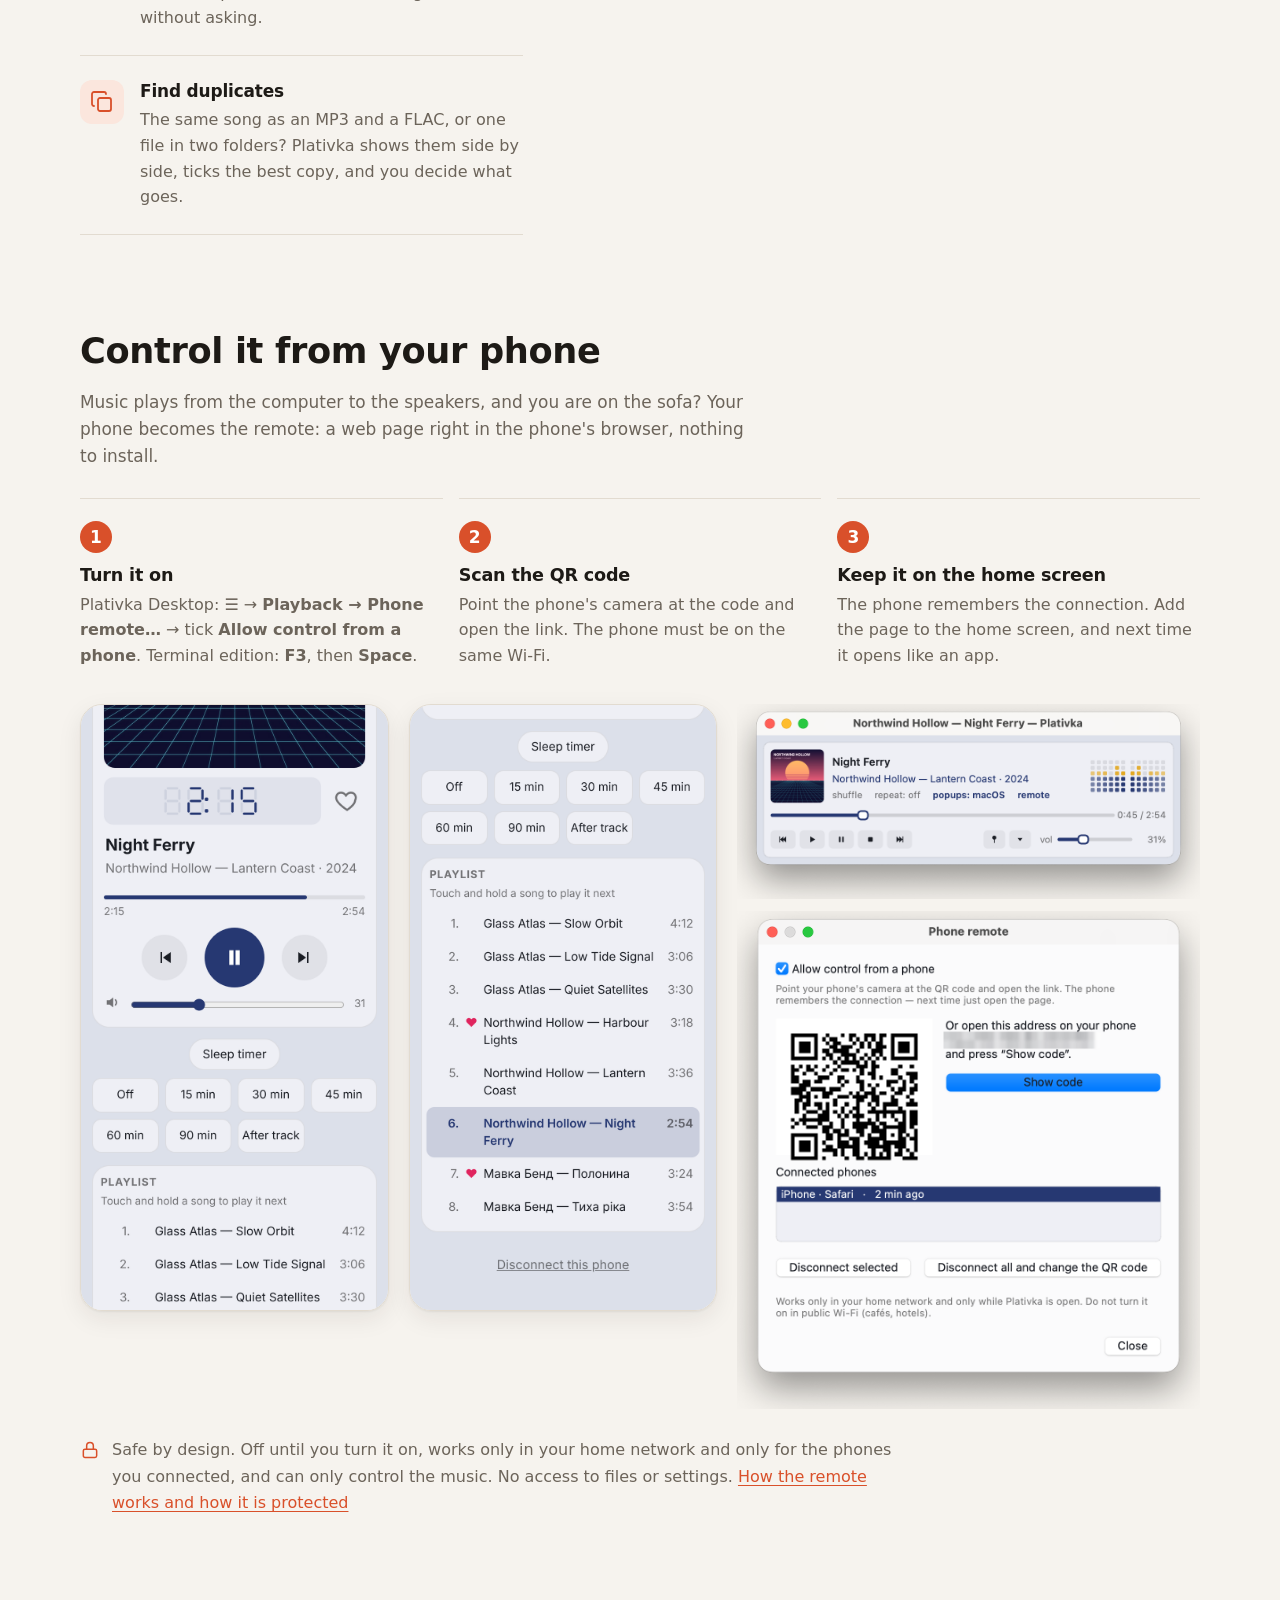
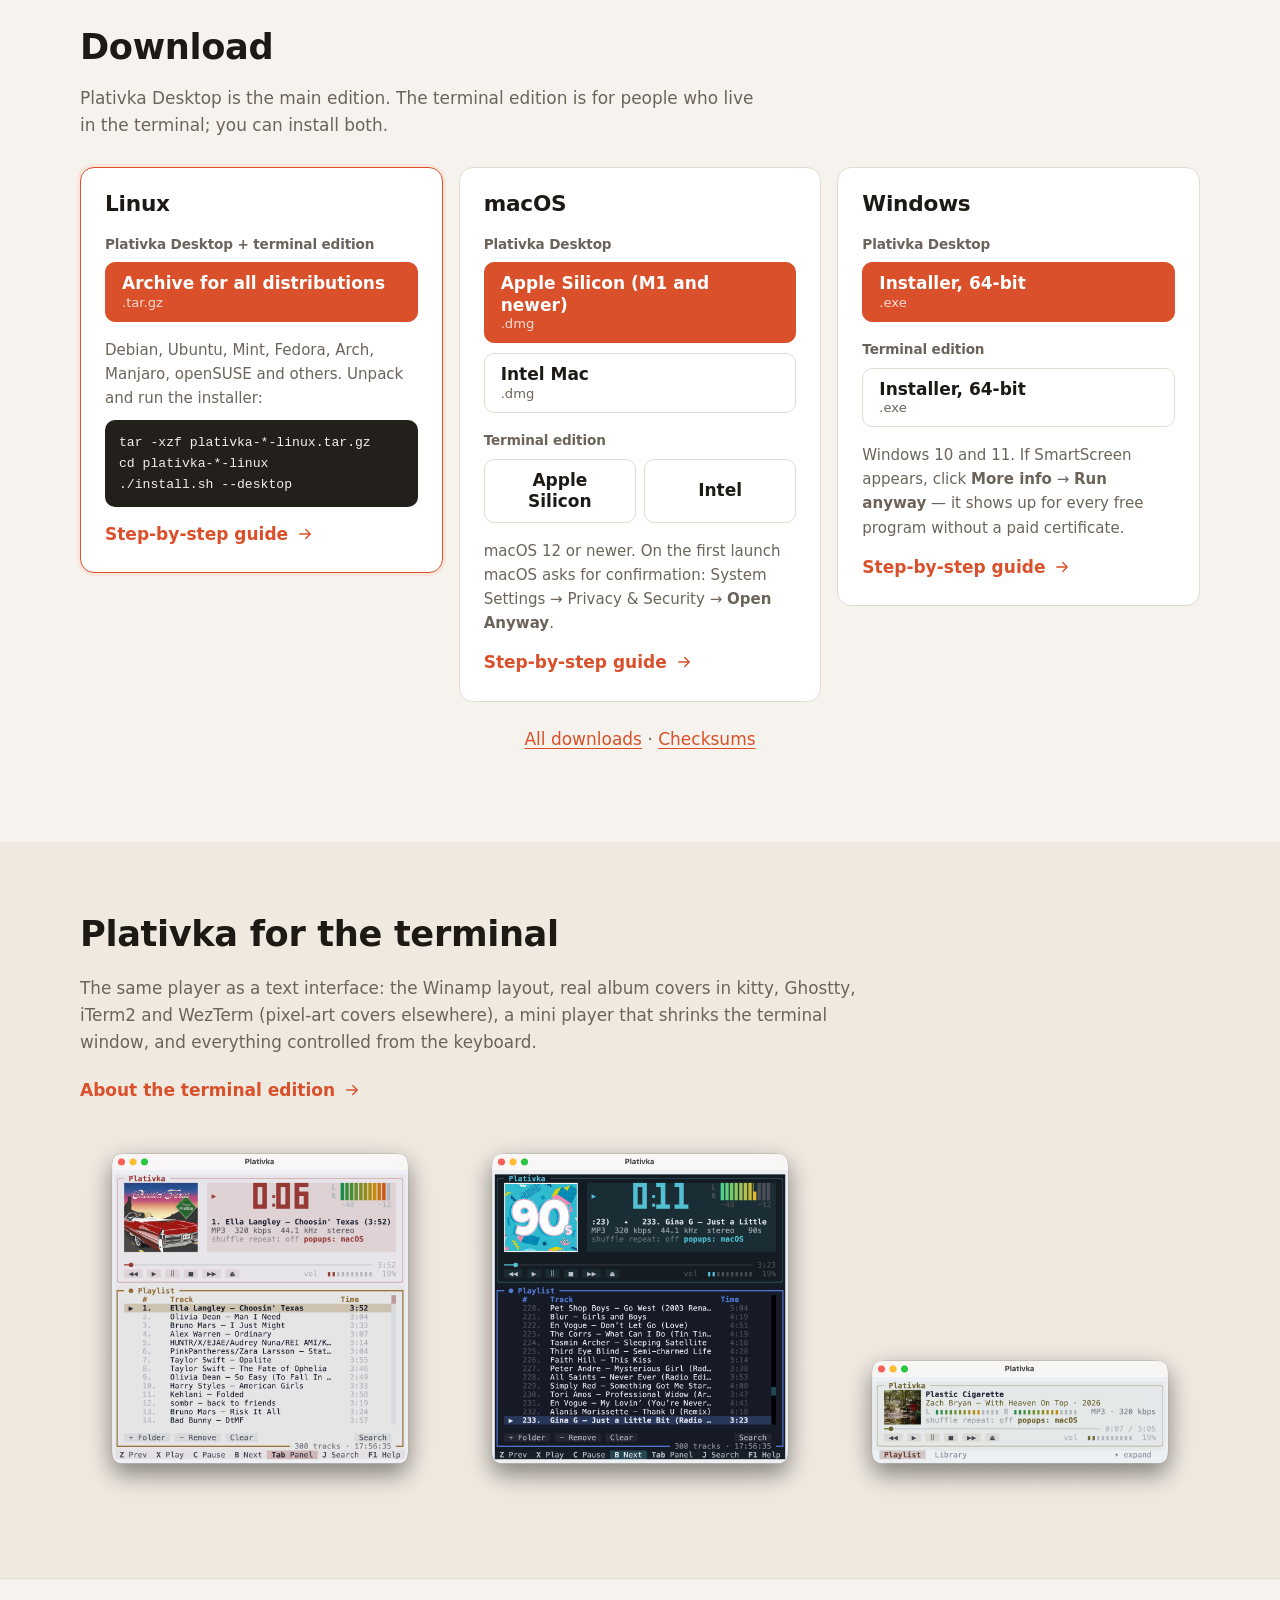
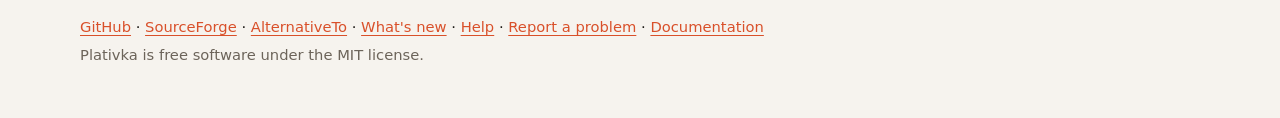
==== commit 3e485741: "Release 1.8.0: saved playlists, title bar in the window colour on a Mac, stronger cover colour Co-Au" ====
--- a/docs/index.html
+++ b/docs/index.html
@@ -55,7 +55,7 @@
 <li><svg class="f-ico" viewBox="0 0 24 24" aria-hidden="true"><rect x="2" y="3" width="13" height="11" rx="2"/><rect x="11" y="10" width="11" height="8" rx="2"/><path d="M4 21h8"/></svg><div><h3>Three sizes</h3><p>The full Winamp view, a compact view in two rows above the playlist, and a mini player small enough for a corner of the screen, on top of all windows.</p></div></li>
 <li><svg class="f-ico" viewBox="0 0 24 24" aria-hidden="true"><path d="M5 3v6M5 13v8M12 3v10M12 17v4M19 3v3M19 10v11"/><path d="M3 11h4M10 15h4M17 8h4"/></svg><div><h3>Equalizer with headphone correction</h3><p>10 bands and presets that never distort, plus measured corrections for thousands of headphone models from AutoEQ. New in 1.7.</p></div></li>
 <li><svg class="f-ico" viewBox="0 0 24 24" aria-hidden="true"><rect x="3" y="4" width="18" height="14" rx="2.5"/><path d="M3 8.5h18"/><circle cx="6" cy="6.3" r=".6"/><path d="M8 21h8"/></svg><div><h3>Three skins</h3><p>Plativka's own look, macOS or Windows 11: native-style buttons, sliders and translucency, the same layout. Switch any time, no restart.</p></div></li>
-<li><svg class="f-ico" viewBox="0 0 24 24" aria-hidden="true"><path d="M4 4v16M8 4v16"/><path d="m12.5 4.5 3.9 15.4M17 4l3.6 15"/></svg><div><h3>Playlist and library</h3><p>Your library by artist and album or by folder, instant search, drag folders into the window, play a whole album with a double-click. Saved playlists as M3U8 (coming in 1.8).</p></div></li>
+<li><svg class="f-ico" viewBox="0 0 24 24" aria-hidden="true"><path d="M4 4v16M8 4v16"/><path d="m12.5 4.5 3.9 15.4M17 4l3.6 15"/></svg><div><h3>Playlist and library</h3><p>Your library by artist and album or by folder, instant search, drag folders into the window, play a whole album with a double-click. Saved playlists as M3U8, new in 1.8.</p></div></li>
 <li><svg class="f-ico" viewBox="0 0 24 24" aria-hidden="true"><rect x="2" y="6" width="20" height="12" rx="2"/><path d="M6 10h0M10 10h0M14 10h0M18 10h0M7 14h10"/></svg><div><h3>Fits into your system</h3><p>Media keys and headphone buttons, Now Playing, MPRIS on Linux, track notifications with the album cover, a tray icon.</p></div></li>
 <li><svg class="f-ico" viewBox="0 0 24 24" aria-hidden="true"><path d="M3 18v-6a9 9 0 0 1 18 0v6"/><path d="M21 19a2 2 0 0 1-2 2h-1a2 2 0 0 1-2-2v-3a2 2 0 0 1 2-2h3zM3 19a2 2 0 0 0 2 2h1a2 2 0 0 0 2-2v-3a2 2 0 0 0-2-2H3z"/></svg><div><h3>Plays what you have</h3><p>MP3, FLAC, M4A/AAC, OGG/Opus, WAV, APE and WavPack through mpv. Files without tags are named from the file name, old Windows-1251 tags are fixed automatically.</p></div></li>
 <li><svg class="f-ico" viewBox="0 0 24 24" aria-hidden="true"><path d="M19 14c1.5-1.5 3-3.2 3-5.5A5.5 5.5 0 0 0 16.5 3c-1.8 0-3 .5-4.5 2-1.5-1.5-2.7-2-4.5-2A5.5 5.5 0 0 0 2 8.5c0 2.3 1.5 4 3 5.5l7 7z"/></svg><div><h3>Favorites that don't get lost</h3><p>Like a song with a heart and play only your favorites from all folders at once. Moved or renamed your music? The likes follow it.</p></div></li>
@@ -114,11 +114,11 @@
 <section id="tools" class="wrap sec split split-rev">
   <div class="split-text">
     <h2>Small things that save time</h2>
-    <p class="sub">New in 1.5: everyday chores that usually need a separate program.</p>
+    <p class="sub">Everyday chores that usually need a separate program.</p>
     <p class="aside"><svg class="ico-i" viewBox="0 0 24 24" aria-hidden="true"><rect x="3" y="3" width="18" height="18" rx="2"/><circle cx="9" cy="9" r="2"/><path d="m21 15-4.5-4.5L5 21"/></svg>Covers from the internet. If a file has no cover, Plativka can find it on MusicBrainz or Apple: only a confident match (Океан Ельзи = Okean Elzy), or pick one yourself. Off until you turn it on; only the artist and album name are sent.</p>
     <a class="more" href="https://github.com/dkindratyuk-web/plativka/blob/main/docs/en/desktop.md#covers-from-the-internet">How it works <svg class="ico-a" viewBox="0 0 24 24" aria-hidden="true"><path d="M5 12h14M13 6l6 6-6 6"/></svg></a>
   </div>
-  <ul class="rows"><li><svg class="f-ico" viewBox="0 0 24 24" aria-hidden="true"><path d="M5 5l9 7-9 7z"/><path d="M19 5v14"/></svg><div><h3>Play next</h3><p>Want this song right after the current one? <b>Shift+N</b> or right-click → <b>Play next</b>; the order of the list stays as it is. On the phone remote, touch and hold a song.</p></div></li><li><svg class="f-ico" viewBox="0 0 24 24" aria-hidden="true"><path d="M12 2v14"/><path d="m8 6 4-4 4 4"/><path d="M8 11v2l4 3 4-3v-3"/><circle cx="12" cy="19" r="2.5"/></svg><div><h3>Copy to a USB stick</h3><p>The playlist for the car in one go: numbered files so the stereo keeps your order, the size and free space shown first, nothing overwritten without asking.</p></div></li><li><svg class="f-ico" viewBox="0 0 24 24" aria-hidden="true"><rect x="8" y="8" width="13" height="13" rx="2"/><path d="M4 16a2 2 0 0 1-2-2V4a2 2 0 0 1 2-2h10a2 2 0 0 1 2 2"/></svg><div><h3>Find duplicates</h3><p>The same song as an MP3 and a FLAC, or one file in two folders? Plativka shows them side by side, ticks the best copy, and you decide what goes.</p></div></li></ul>
+  <ul class="rows"><li><svg class="f-ico" viewBox="0 0 24 24" aria-hidden="true"><path d="M8 6h13M8 12h13M8 18h13M3 6h0M3 12h0M3 18h0"/></svg><div><h3>Saved playlists</h3><p>"For the car", "Work", "Evening": save the list with <b>Ctrl+S</b>, open it from the library later. Ordinary M3U8 files, so other players open them too. New in 1.8.</p></div></li><li><svg class="f-ico" viewBox="0 0 24 24" aria-hidden="true"><path d="M5 5l9 7-9 7z"/><path d="M19 5v14"/></svg><div><h3>Play next</h3><p>Want this song right after the current one? <b>Shift+N</b> or right-click → <b>Play next</b>; the order of the list stays as it is. On the phone remote, touch and hold a song.</p></div></li><li><svg class="f-ico" viewBox="0 0 24 24" aria-hidden="true"><path d="M12 2v14"/><path d="m8 6 4-4 4 4"/><path d="M8 11v2l4 3 4-3v-3"/><circle cx="12" cy="19" r="2.5"/></svg><div><h3>Copy to a USB stick</h3><p>The playlist for the car in one go: numbered files so the stereo keeps your order, the size and free space shown first, nothing overwritten without asking.</p></div></li><li><svg class="f-ico" viewBox="0 0 24 24" aria-hidden="true"><rect x="8" y="8" width="13" height="13" rx="2"/><path d="M4 16a2 2 0 0 1-2-2V4a2 2 0 0 1 2-2h10a2 2 0 0 1 2 2"/></svg><div><h3>Find duplicates</h3><p>The same song as an MP3 and a FLAC, or one file in two folders? Plativka shows them side by side, ticks the best copy, and you decide what goes.</p></div></li></ul>
 </section>
 
 <section id="remote" class="wrap sec sec-top">
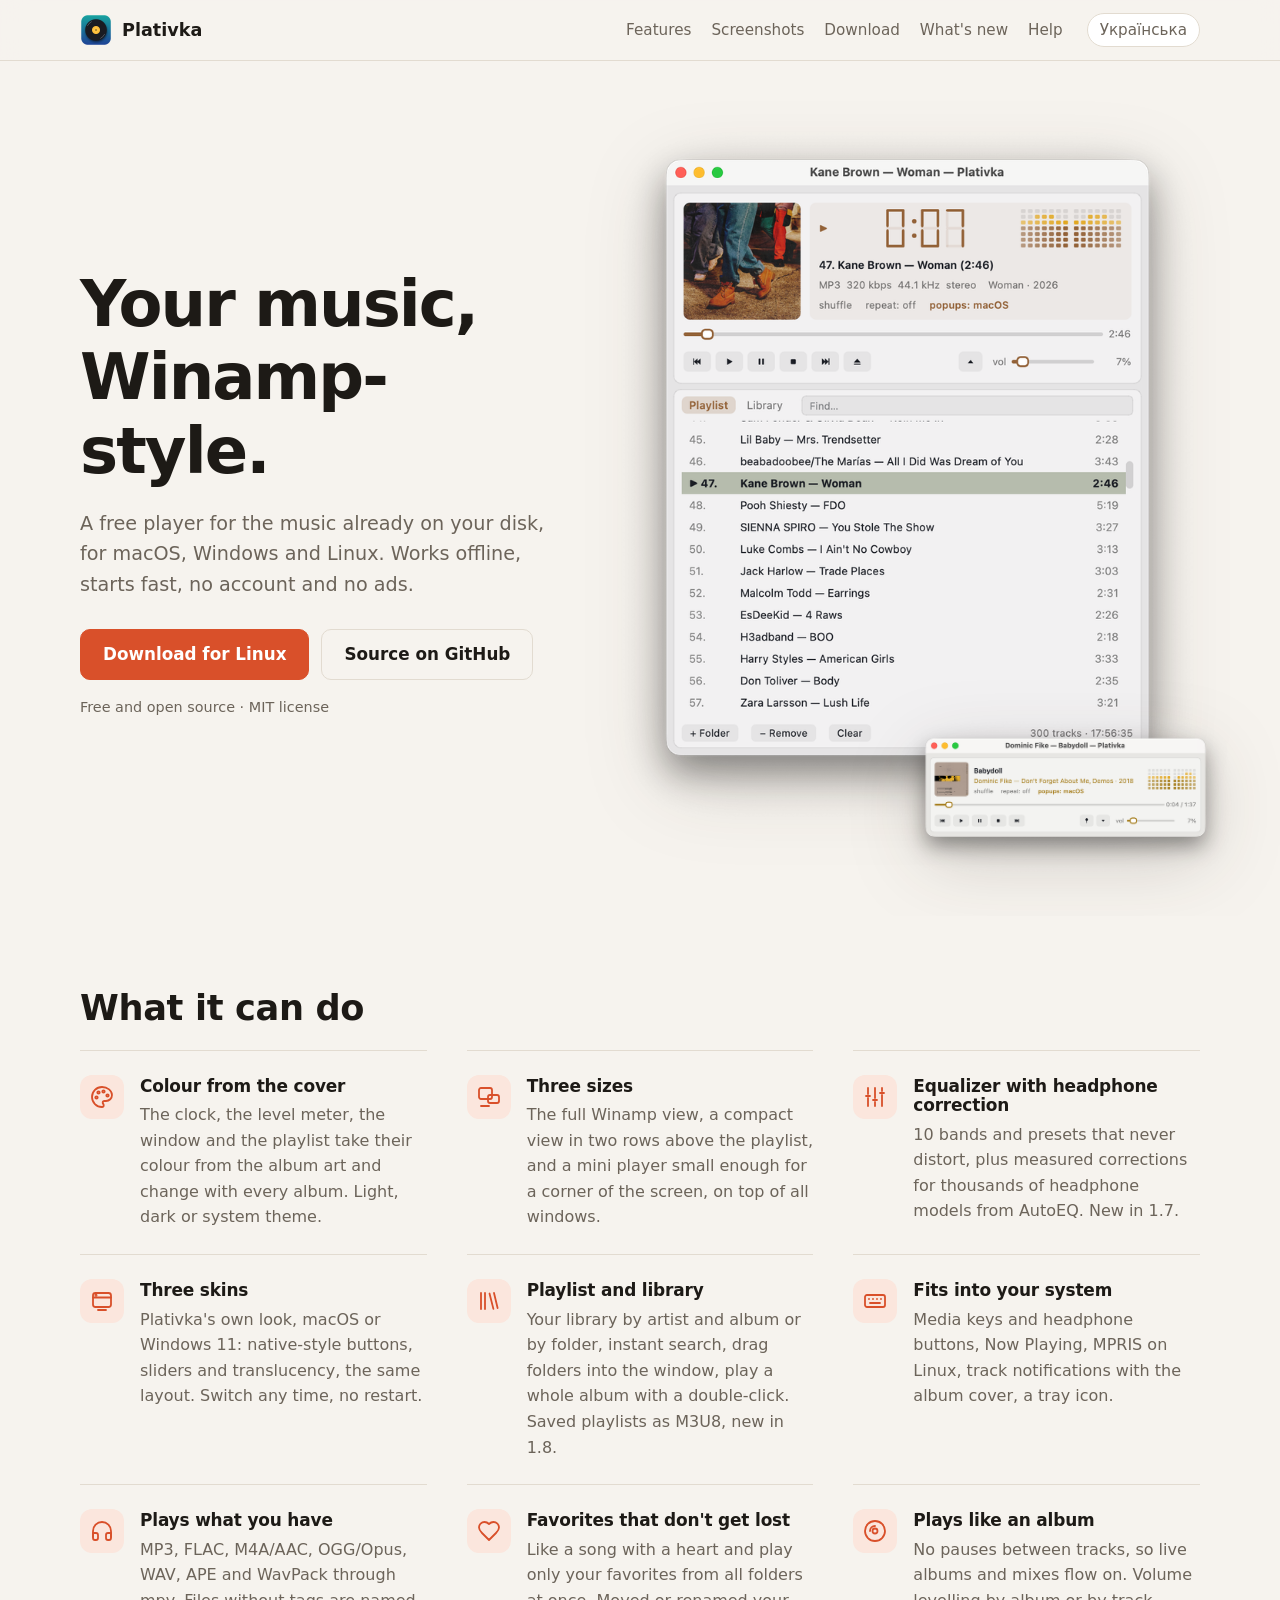
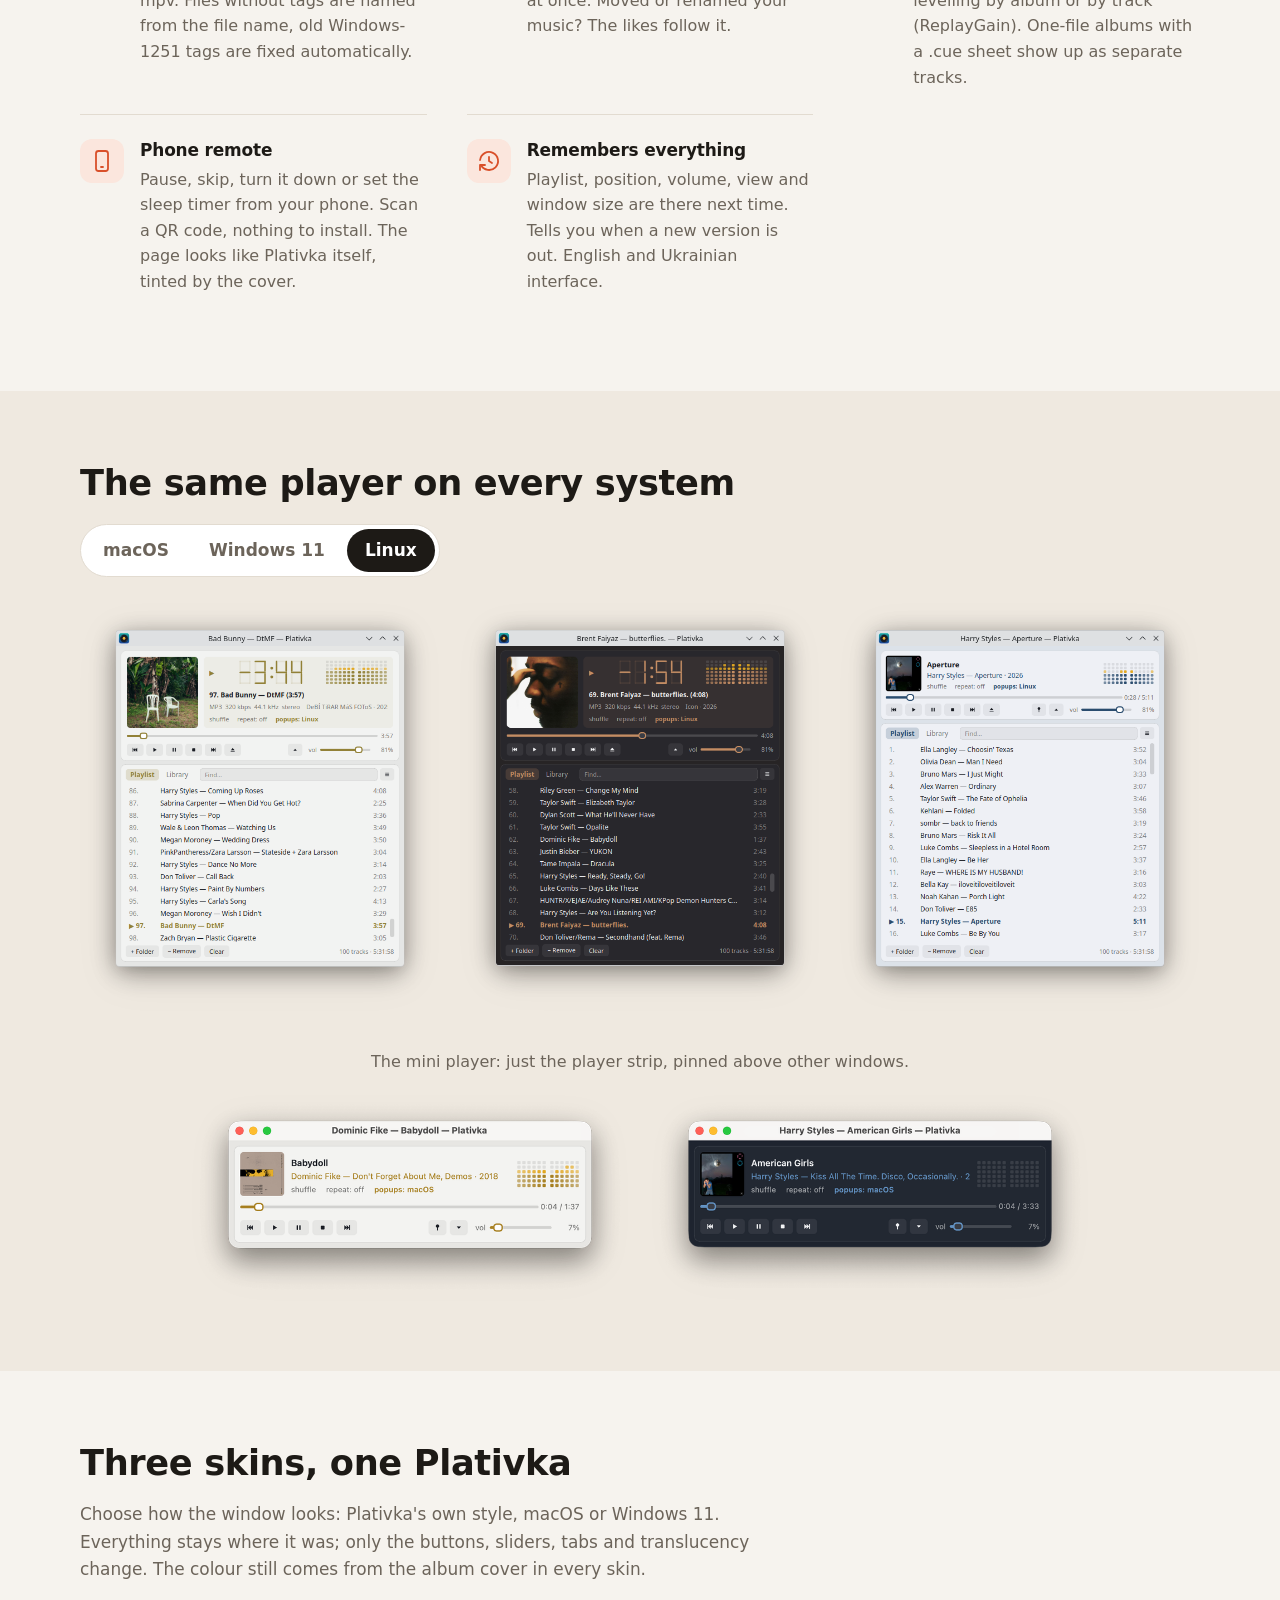
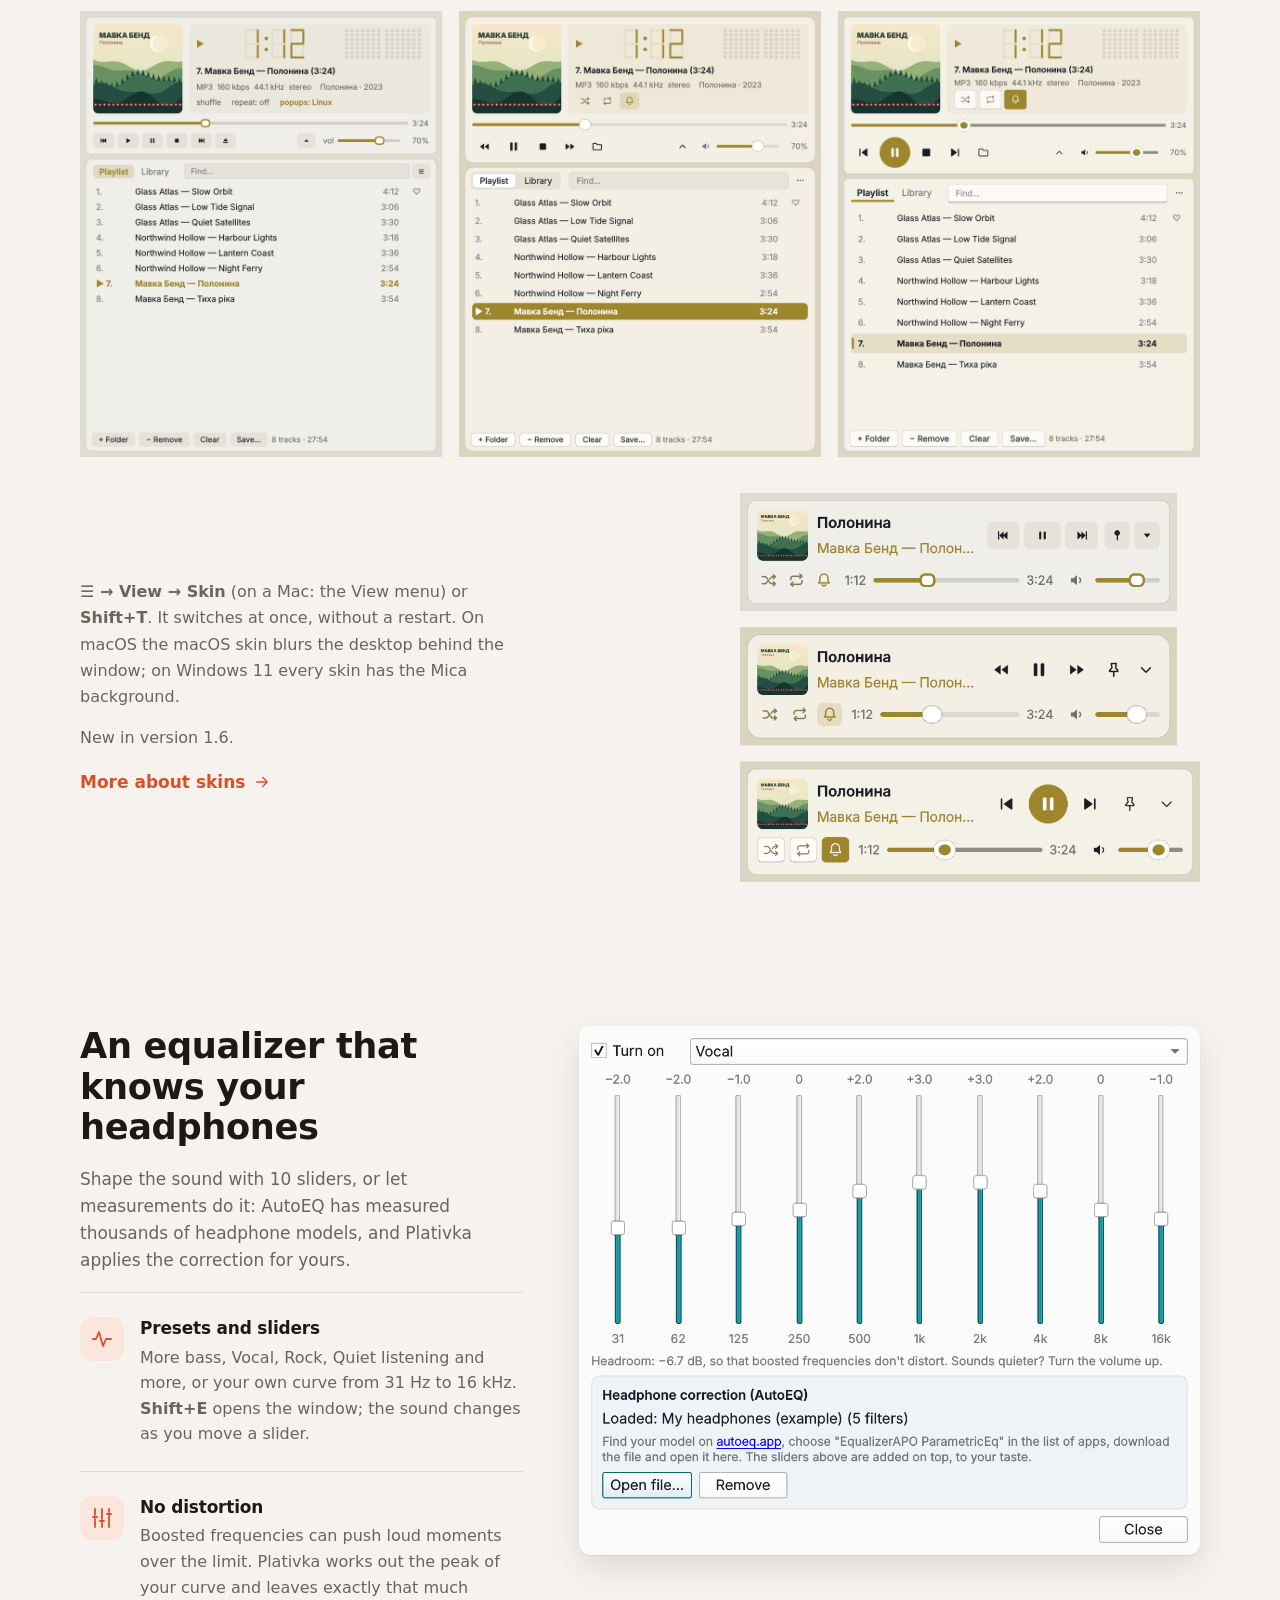
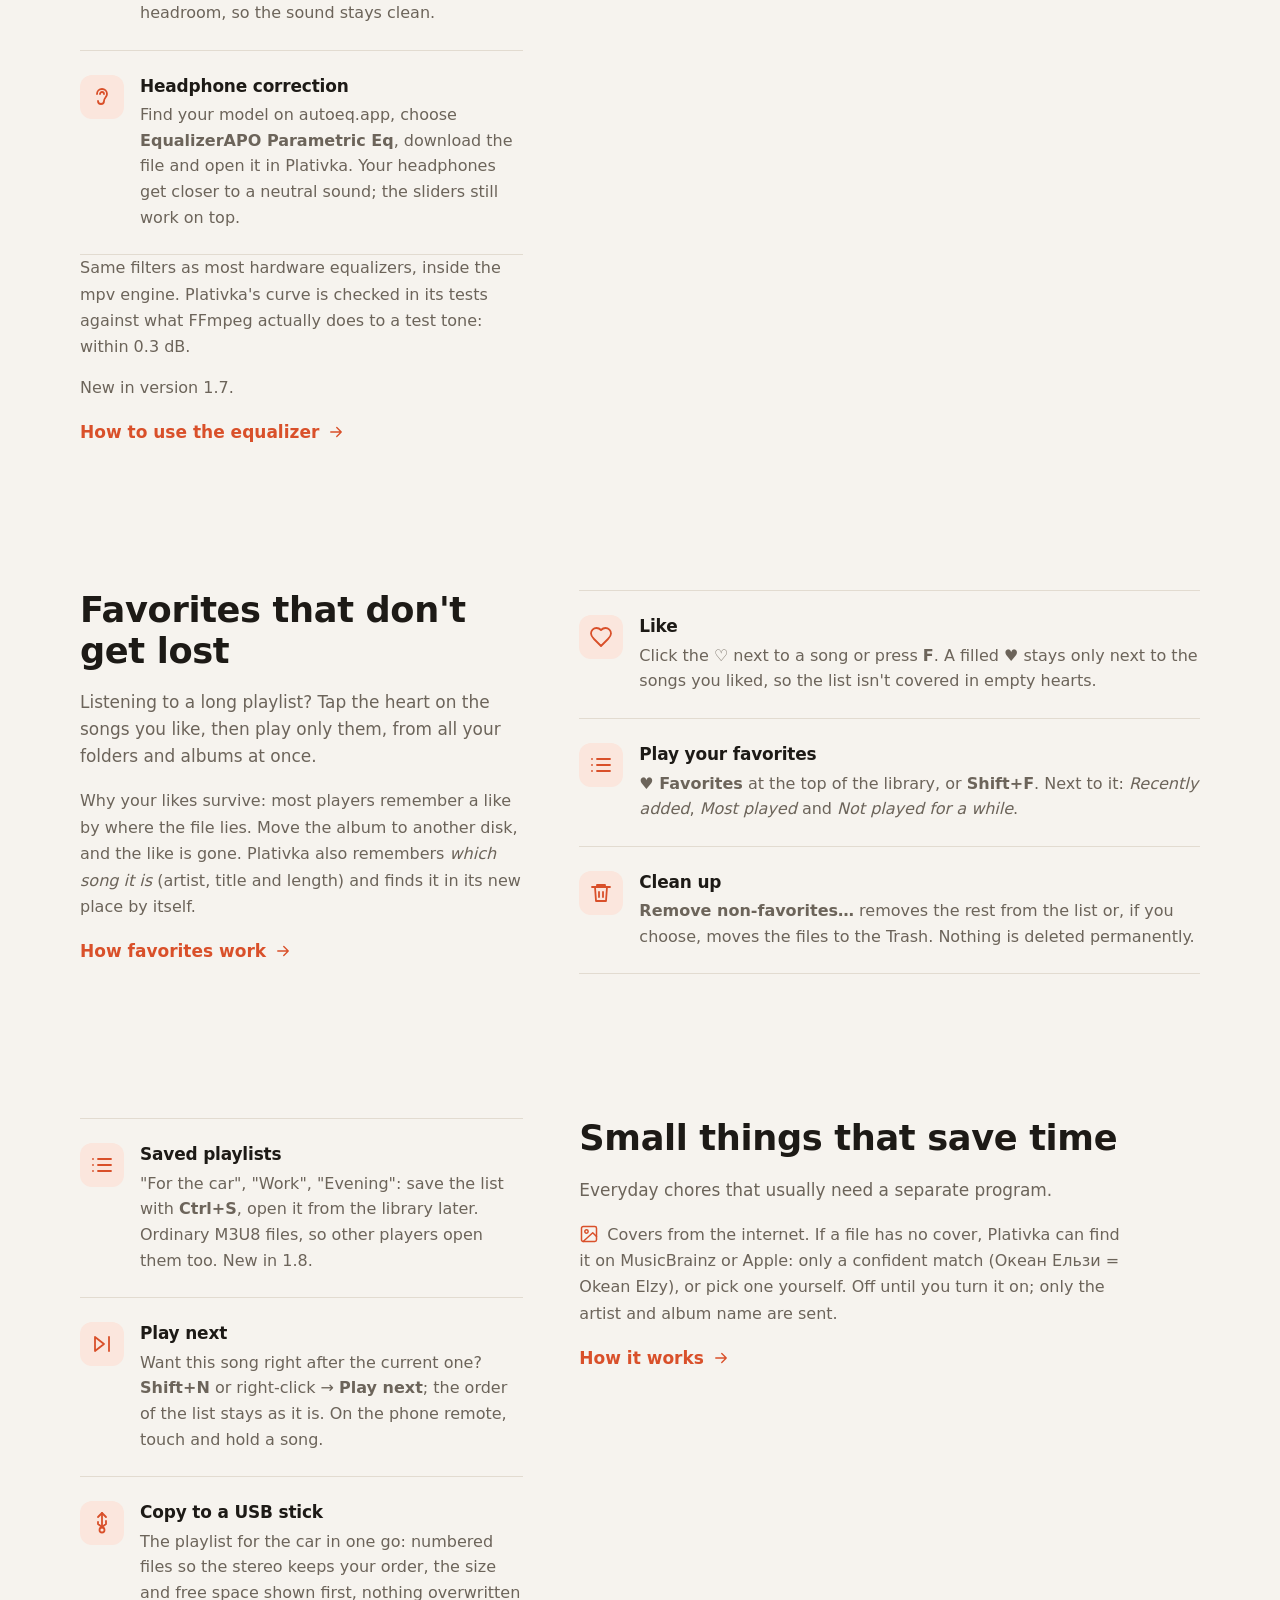
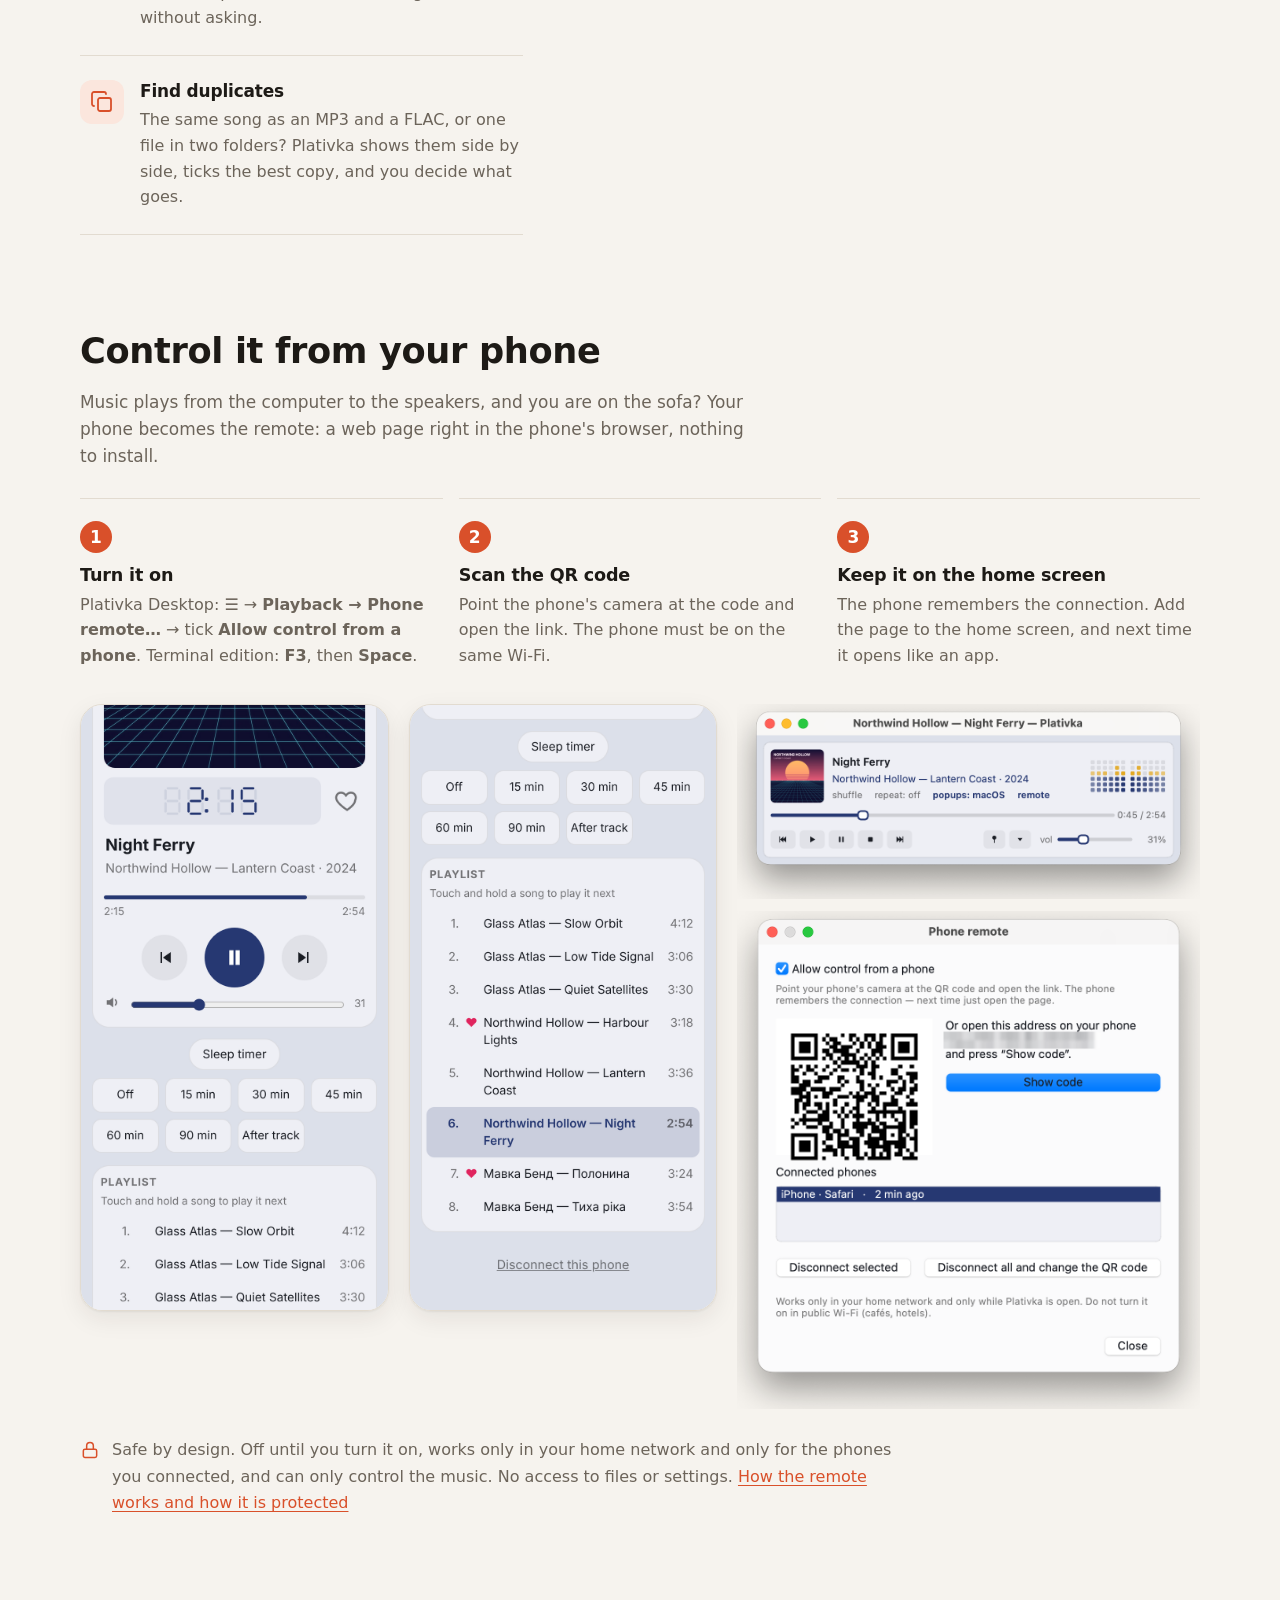
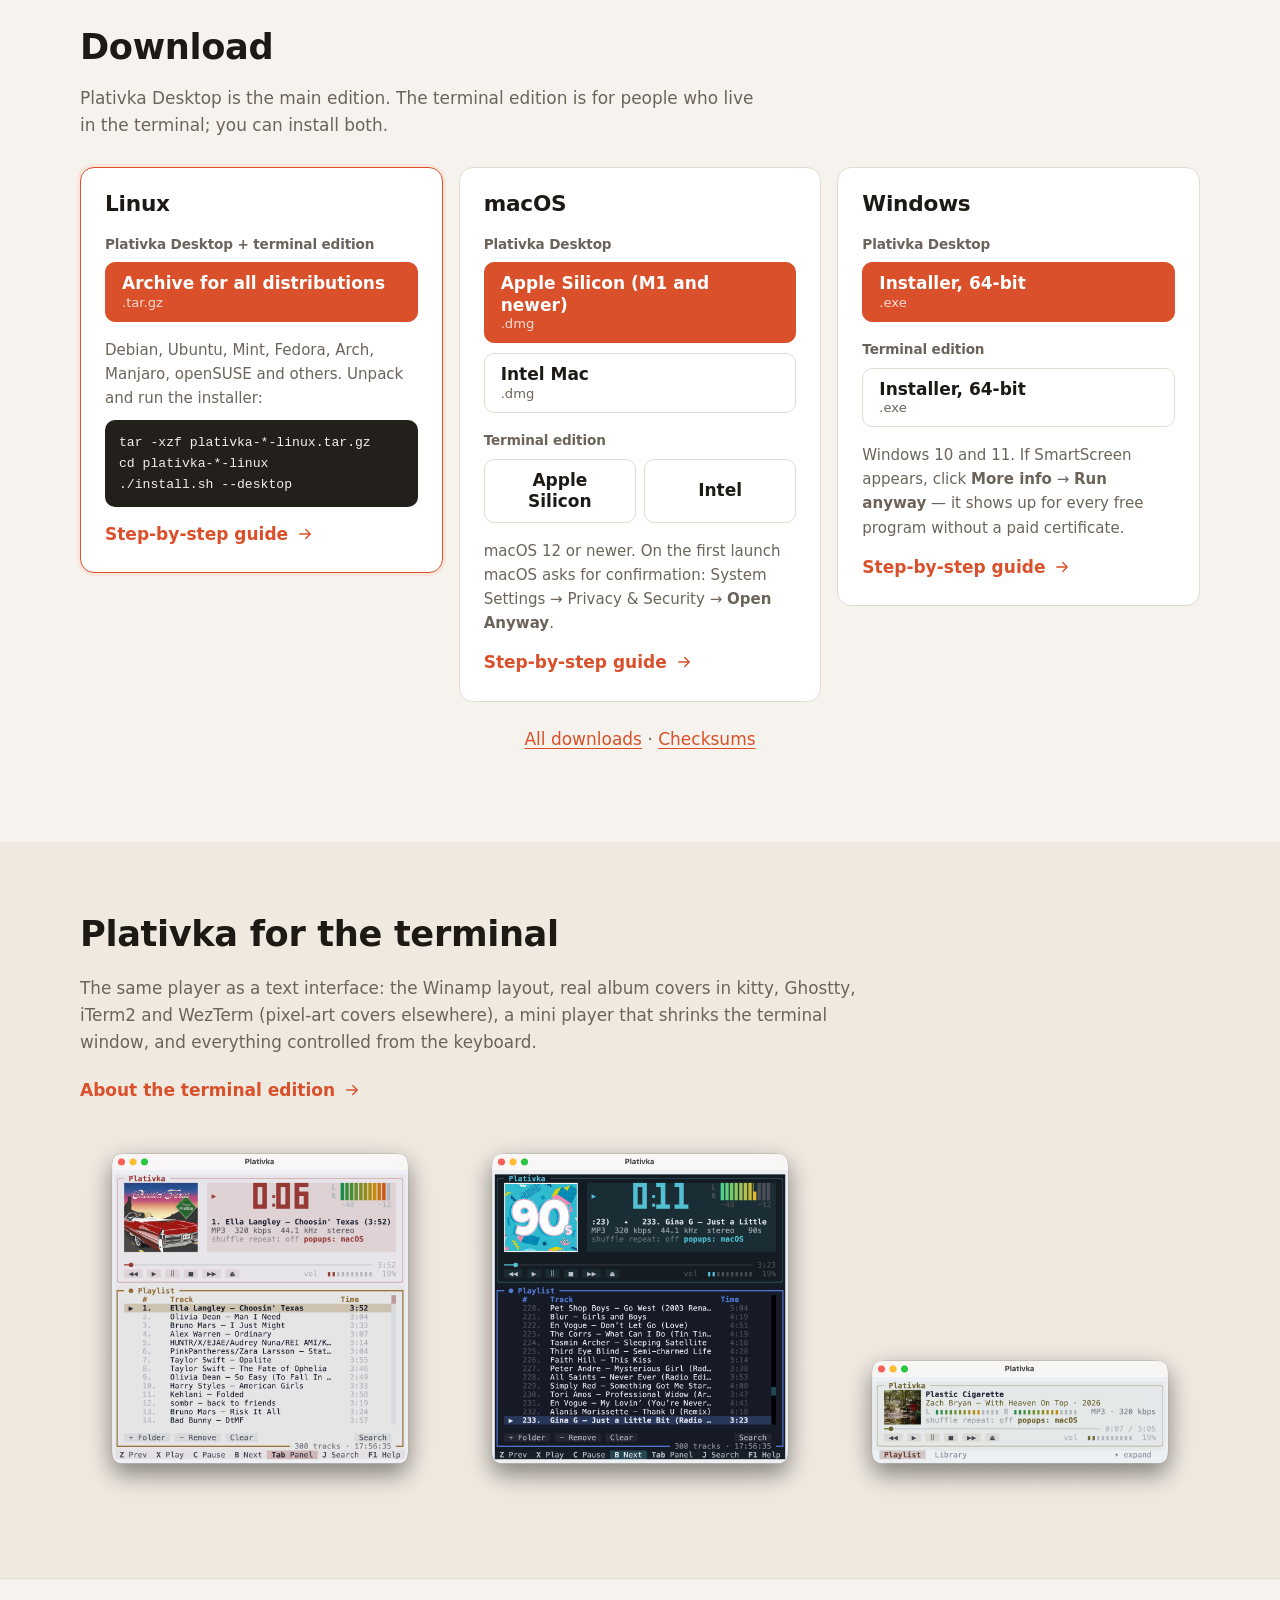
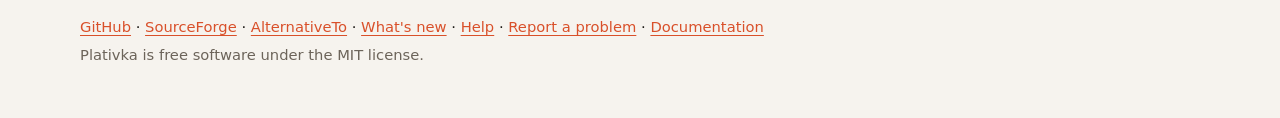
==== commit 4f5d1b45: "AutoEQ: the option is called "EqualizerAPO Parametric Eq" Co-Authored-By: Claude Opus 5.5 <noreply@a" ====
--- a/docs/index.html
+++ b/docs/index.html
@@ -93,7 +93,7 @@
   <div class="split-text">
     <h2>An equalizer that knows your headphones</h2>
     <p class="sub">Shape the sound with 10 sliders, or let measurements do it: AutoEQ has measured thousands of headphone models, and Plativka applies the correction for yours.</p>
-    <ul class="rows"><li><svg class="f-ico" viewBox="0 0 24 24" aria-hidden="true"><path d="M3 12h3l3-7 4 14 3-7h5"/></svg><div><h3>Presets and sliders</h3><p>More bass, Vocal, Rock, Quiet listening and more, or your own curve from 31 Hz to 16 kHz. <b>Shift+E</b> opens the window; the sound changes as you move a slider.</p></div></li><li><svg class="f-ico" viewBox="0 0 24 24" aria-hidden="true"><path d="M5 3v6M5 13v8M12 3v10M12 17v4M19 3v3M19 10v11"/><path d="M3 11h4M10 15h4M17 8h4"/></svg><div><h3>No distortion</h3><p>Boosted frequencies can push loud moments over the limit. Plativka works out the peak of your curve and leaves exactly that much headroom, so the sound stays clean.</p></div></li><li><svg class="f-ico" viewBox="0 0 24 24" aria-hidden="true"><path d="M7 9a5 5 0 0 1 10 0c0 3-3 4-3 7a3 3 0 0 1-6 0"/><path d="M10 9a2 2 0 0 1 4 0"/></svg><div><h3>Headphone correction</h3><p>Find your model on autoeq.app, choose <b>EqualizerAPO ParametricEq</b>, download the file and open it in Plativka. Your headphones get closer to a neutral sound; the sliders still work on top.</p></div></li></ul>
+    <ul class="rows"><li><svg class="f-ico" viewBox="0 0 24 24" aria-hidden="true"><path d="M3 12h3l3-7 4 14 3-7h5"/></svg><div><h3>Presets and sliders</h3><p>More bass, Vocal, Rock, Quiet listening and more, or your own curve from 31 Hz to 16 kHz. <b>Shift+E</b> opens the window; the sound changes as you move a slider.</p></div></li><li><svg class="f-ico" viewBox="0 0 24 24" aria-hidden="true"><path d="M5 3v6M5 13v8M12 3v10M12 17v4M19 3v3M19 10v11"/><path d="M3 11h4M10 15h4M17 8h4"/></svg><div><h3>No distortion</h3><p>Boosted frequencies can push loud moments over the limit. Plativka works out the peak of your curve and leaves exactly that much headroom, so the sound stays clean.</p></div></li><li><svg class="f-ico" viewBox="0 0 24 24" aria-hidden="true"><path d="M7 9a5 5 0 0 1 10 0c0 3-3 4-3 7a3 3 0 0 1-6 0"/><path d="M10 9a2 2 0 0 1 4 0"/></svg><div><h3>Headphone correction</h3><p>Find your model on autoeq.app, choose <b>EqualizerAPO Parametric Eq</b>, download the file and open it in Plativka. Your headphones get closer to a neutral sound; the sliders still work on top.</p></div></li></ul>
     <p class="aside">Same filters as most hardware equalizers, inside the mpv engine. Plativka's curve is checked in its tests against what FFmpeg actually does to a test tone: within 0.3 dB.</p>
     <p class="aside soon">New in version 1.7.</p>
     <a class="more" href="https://github.com/dkindratyuk-web/plativka/blob/main/docs/en/desktop.md#equalizer">How to use the equalizer <svg class="ico-a" viewBox="0 0 24 24" aria-hidden="true"><path d="M5 12h14M13 6l6 6-6 6"/></svg></a>
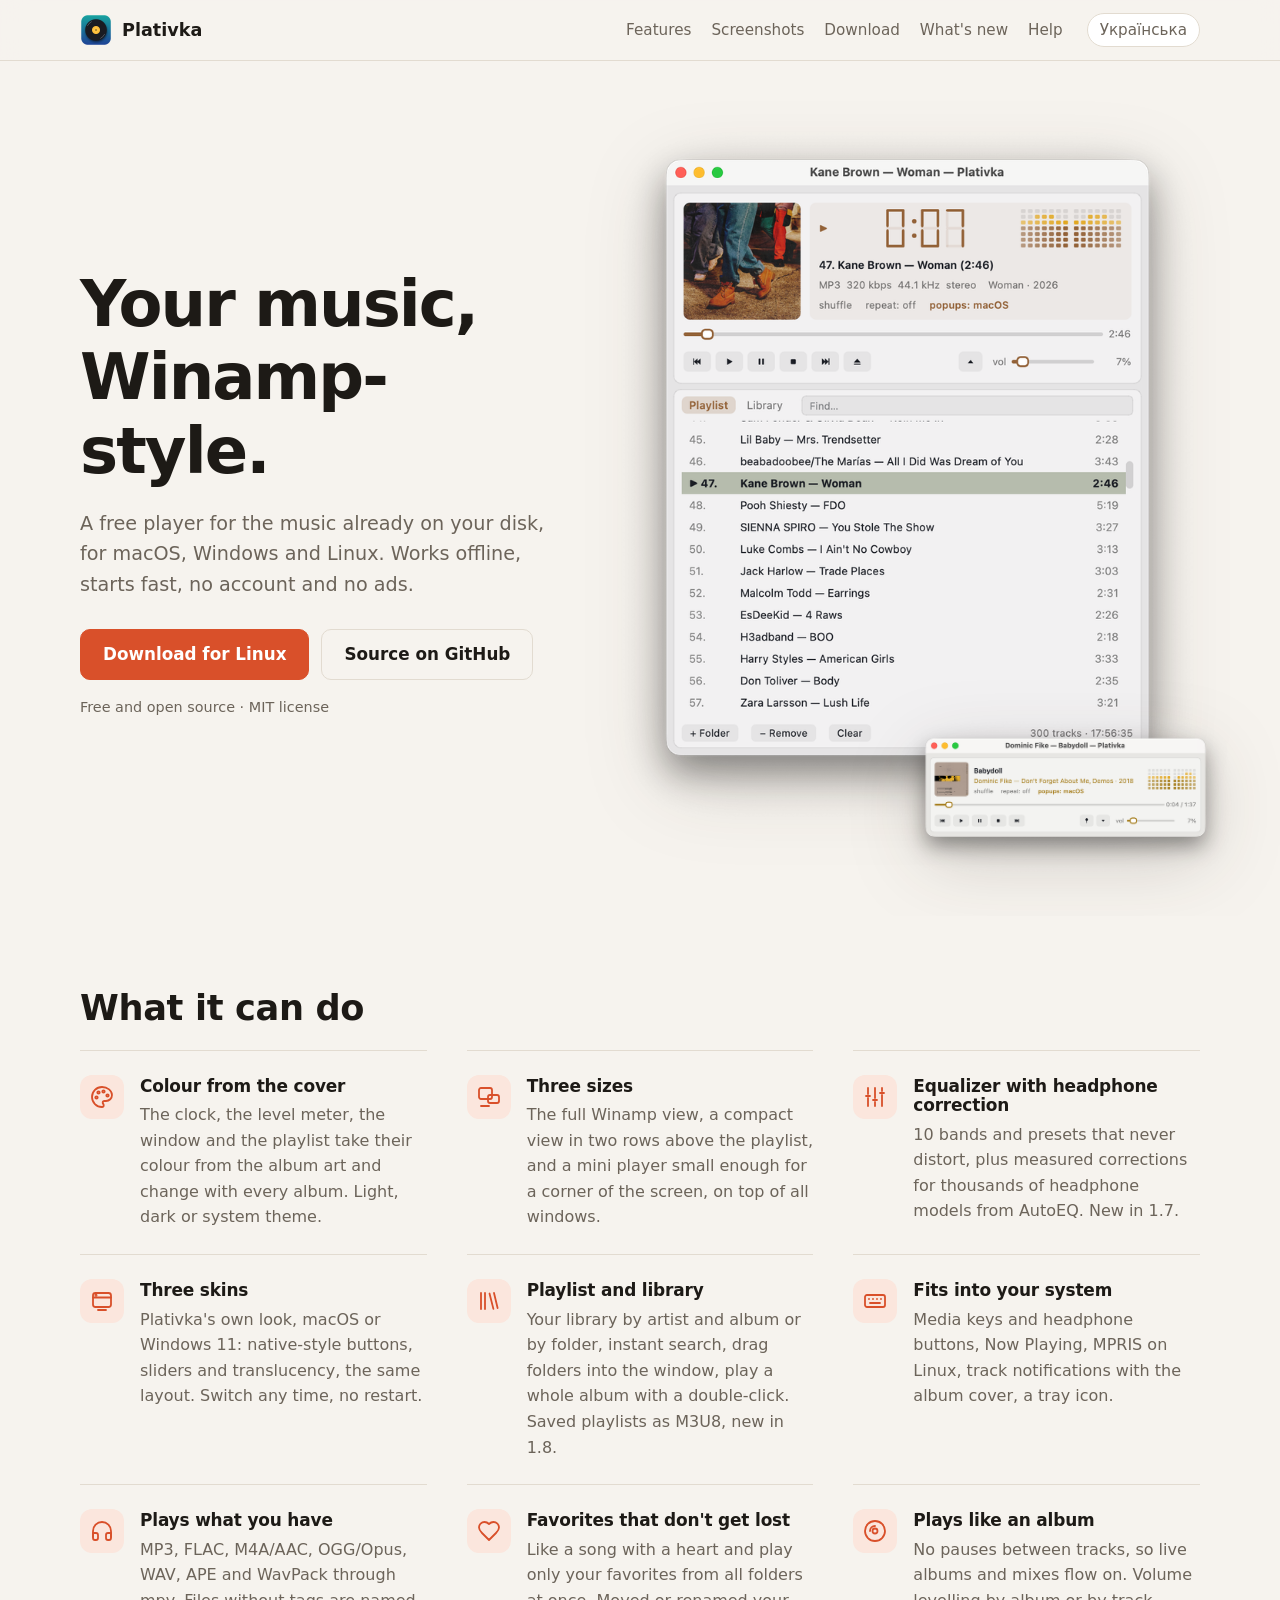
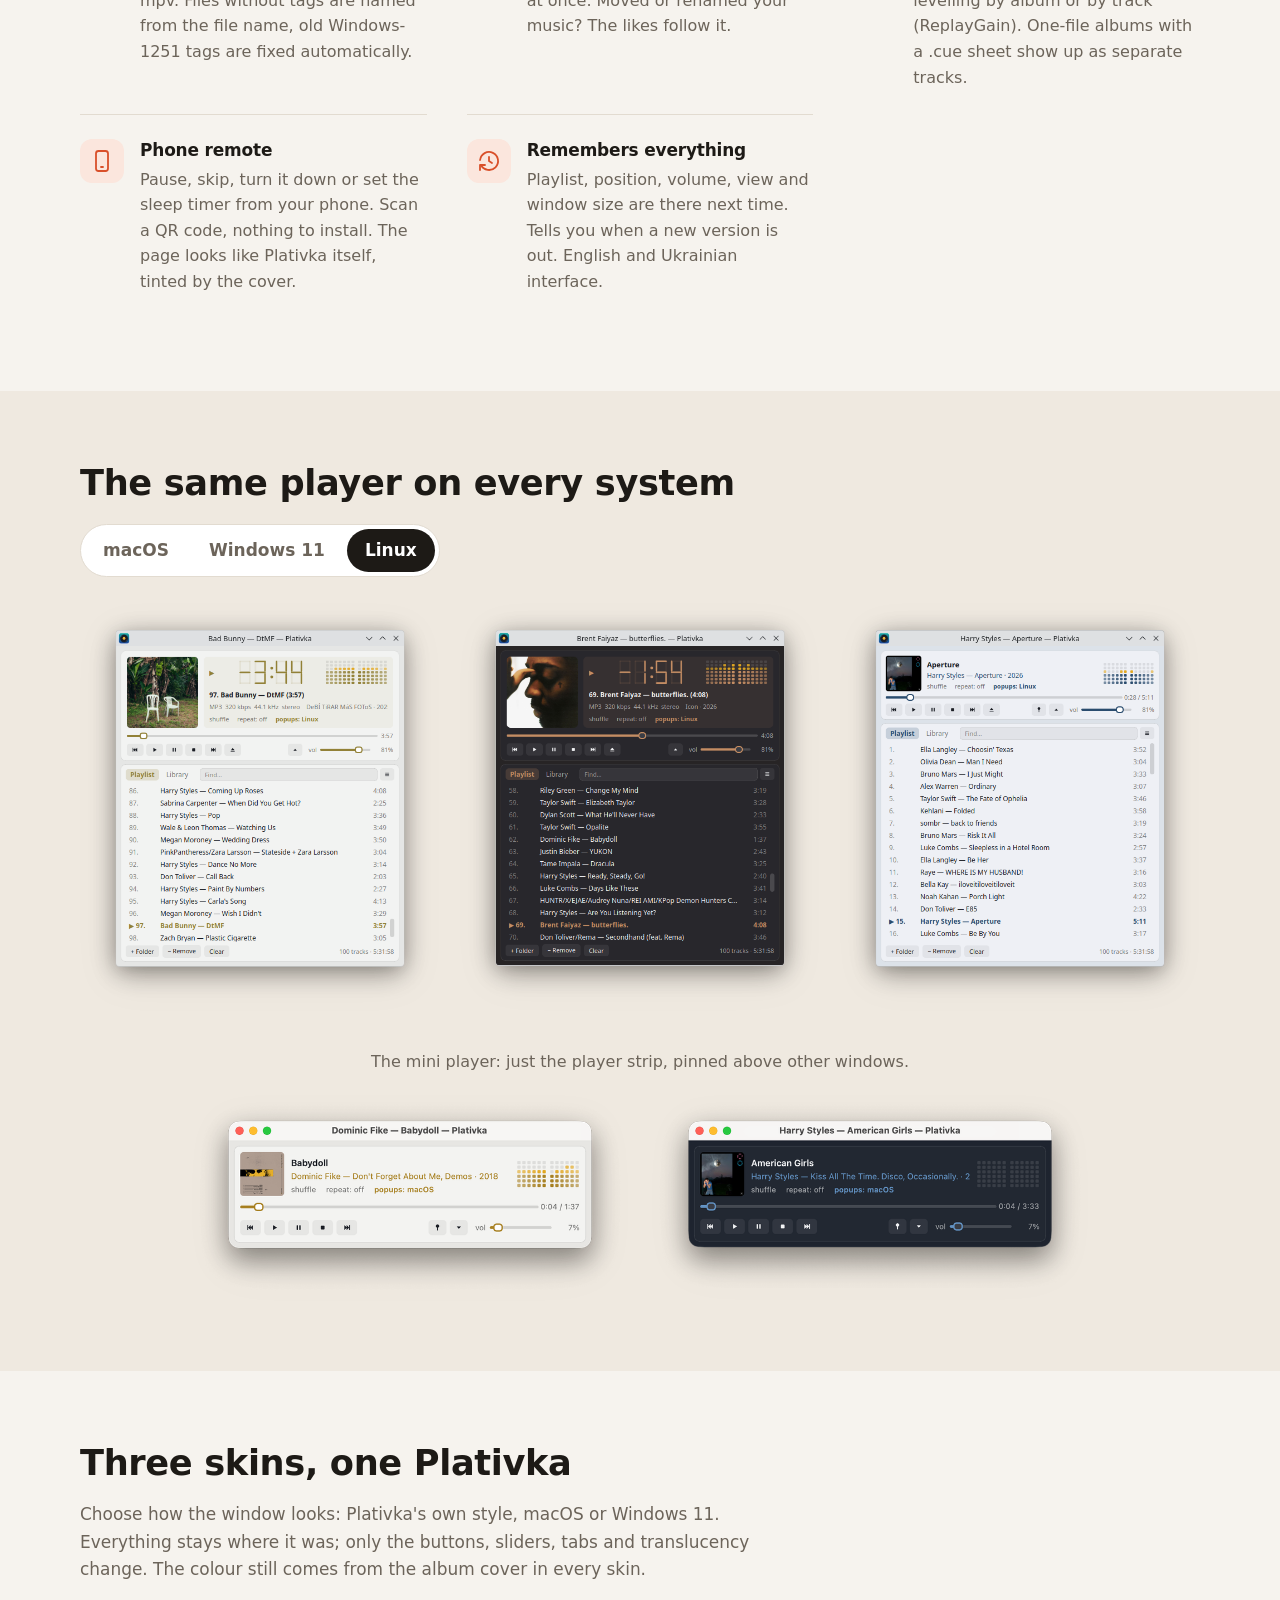
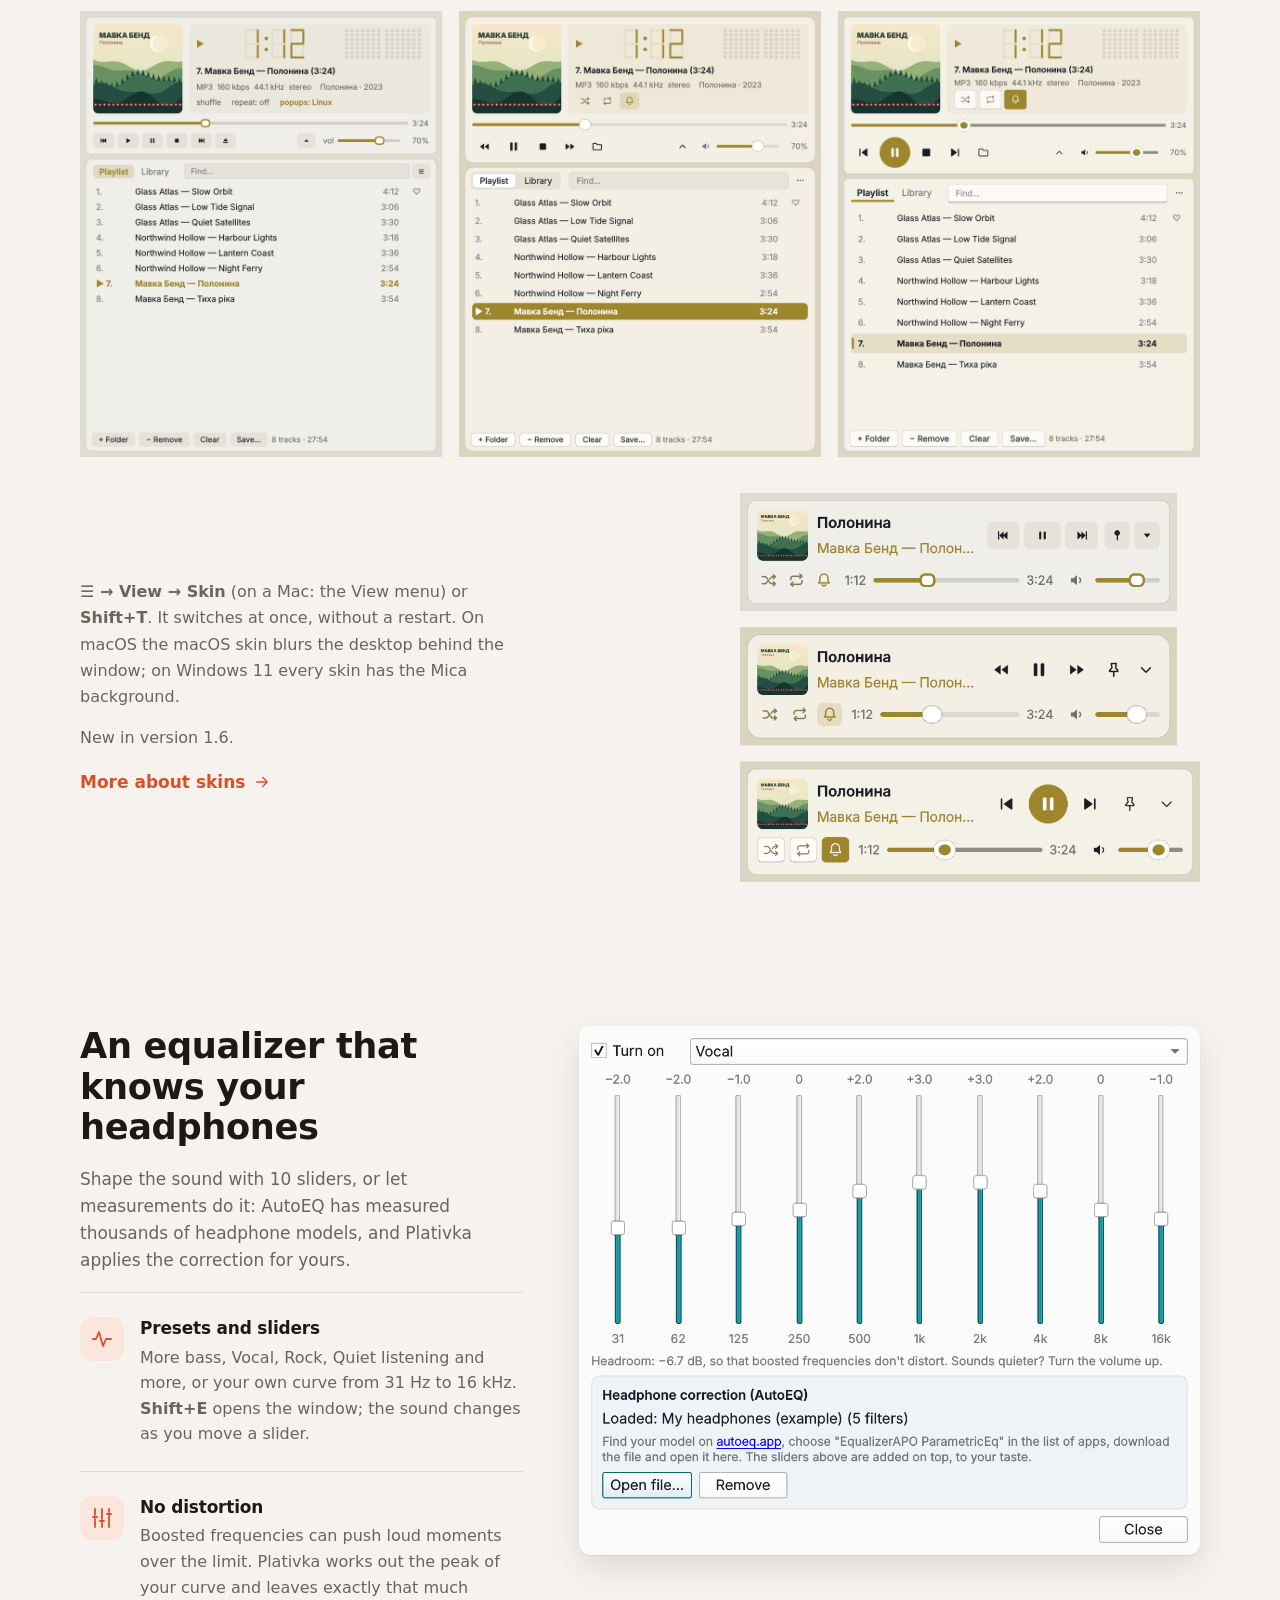
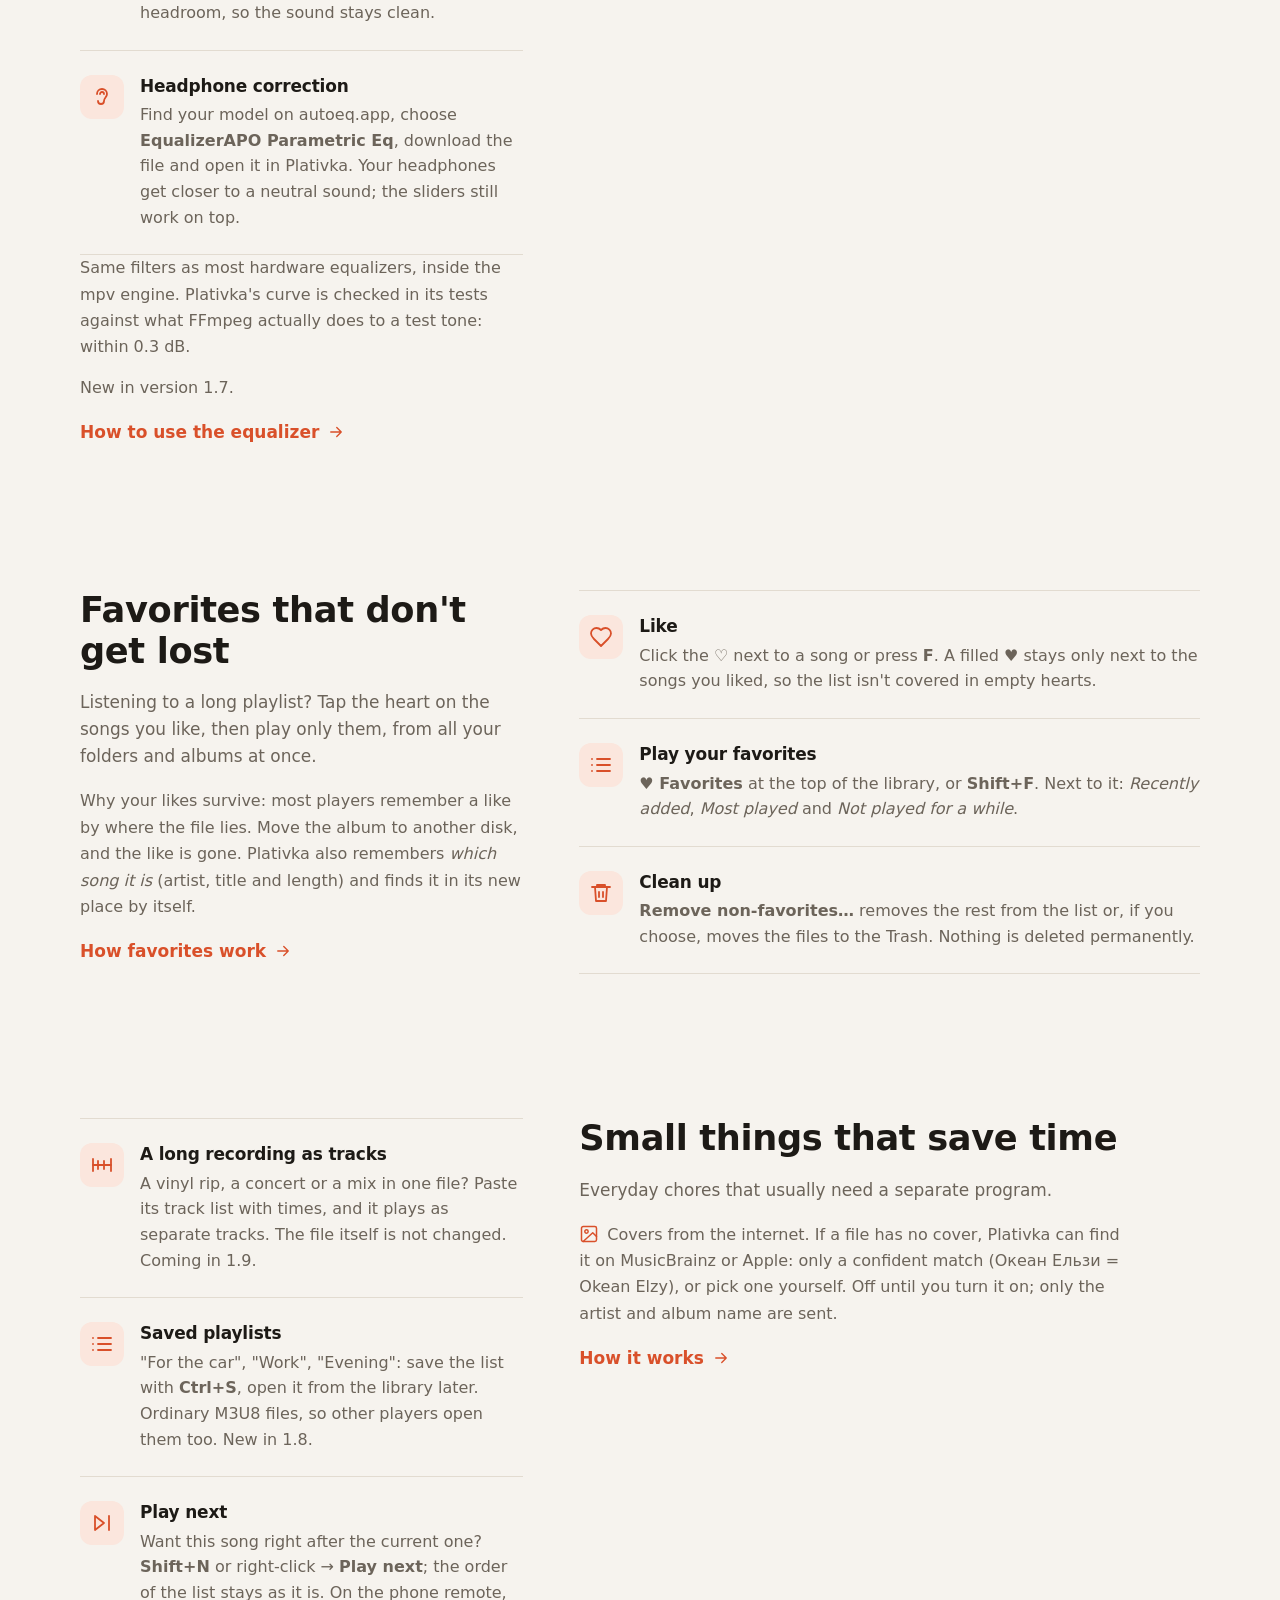
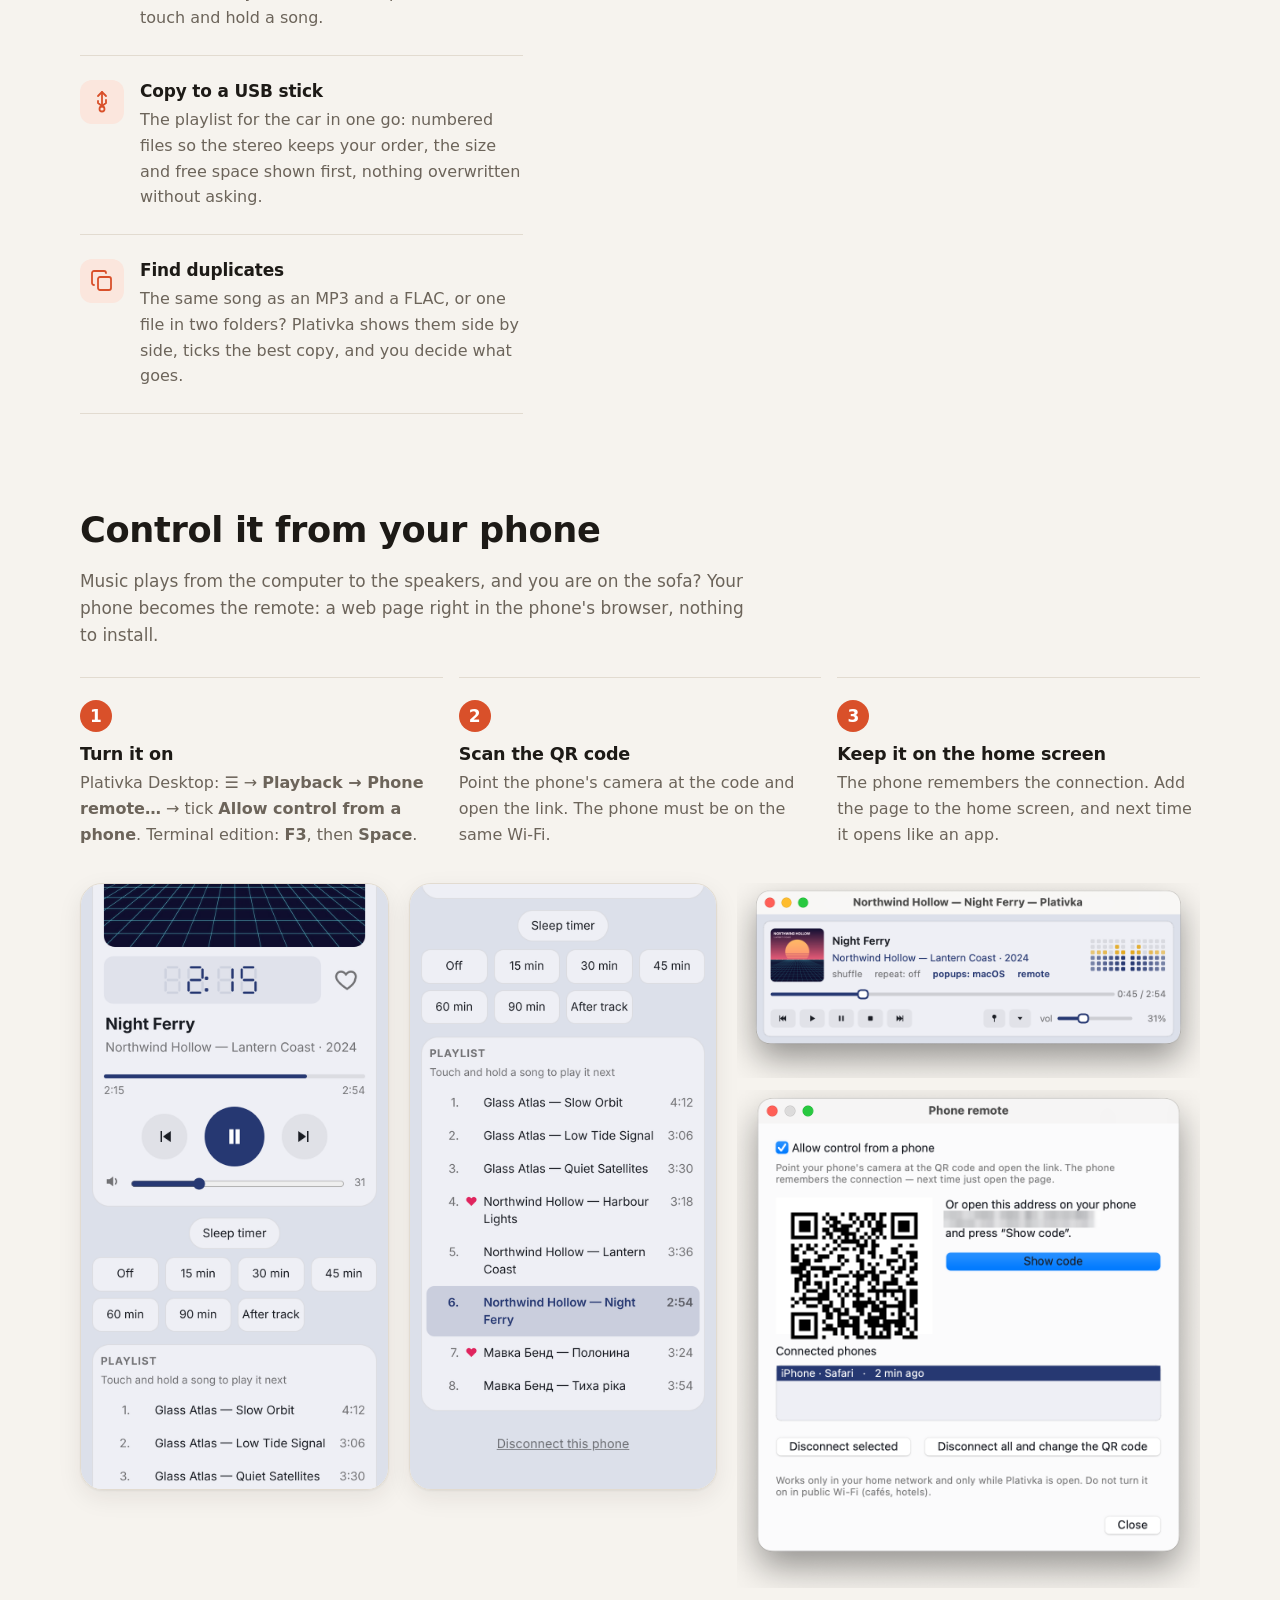
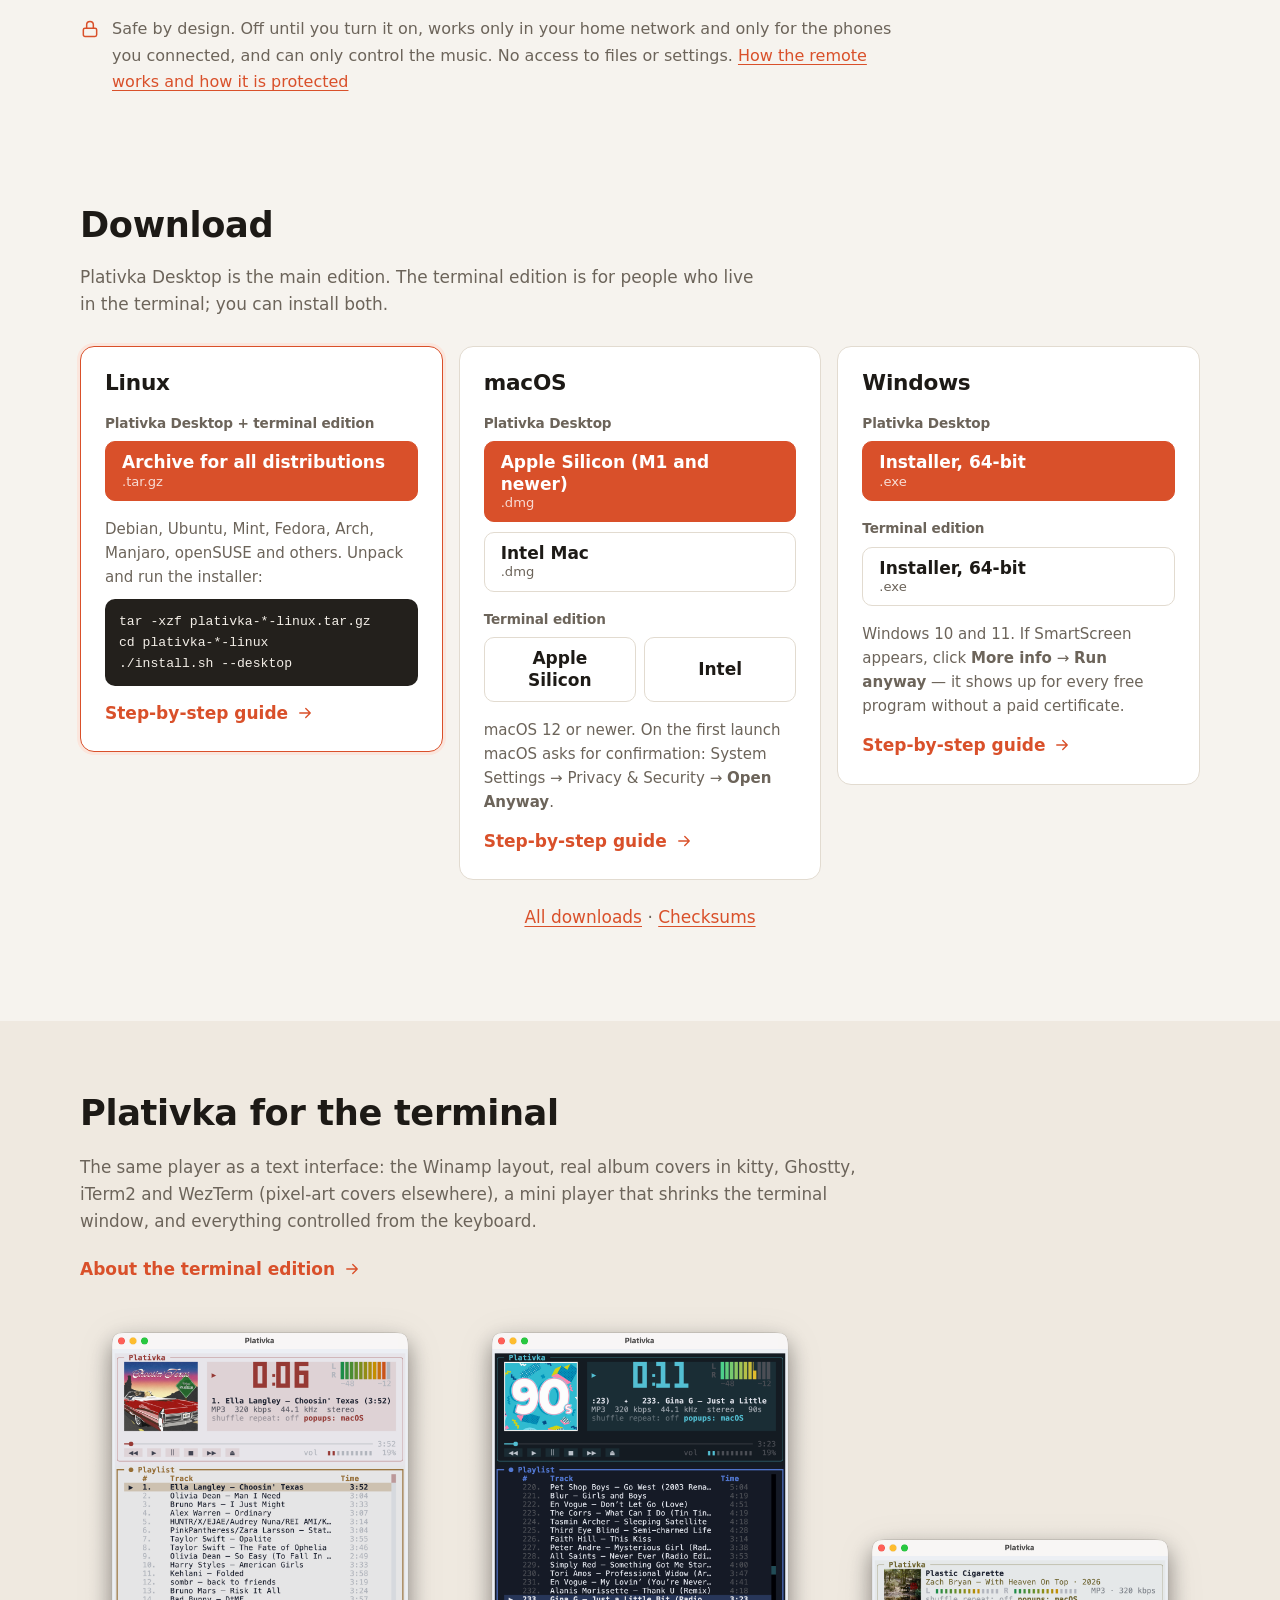
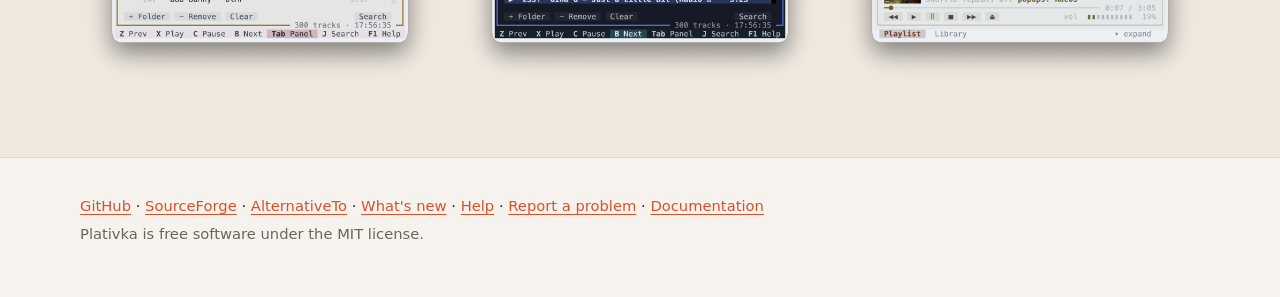
==== commit dddde275: "Split a long recording into tracks from a track list with times - split.py: track list parser (time " ====
--- a/docs/index.html
+++ b/docs/index.html
@@ -118,7 +118,7 @@
     <p class="aside"><svg class="ico-i" viewBox="0 0 24 24" aria-hidden="true"><rect x="3" y="3" width="18" height="18" rx="2"/><circle cx="9" cy="9" r="2"/><path d="m21 15-4.5-4.5L5 21"/></svg>Covers from the internet. If a file has no cover, Plativka can find it on MusicBrainz or Apple: only a confident match (Океан Ельзи = Okean Elzy), or pick one yourself. Off until you turn it on; only the artist and album name are sent.</p>
     <a class="more" href="https://github.com/dkindratyuk-web/plativka/blob/main/docs/en/desktop.md#covers-from-the-internet">How it works <svg class="ico-a" viewBox="0 0 24 24" aria-hidden="true"><path d="M5 12h14M13 6l6 6-6 6"/></svg></a>
   </div>
-  <ul class="rows"><li><svg class="f-ico" viewBox="0 0 24 24" aria-hidden="true"><path d="M8 6h13M8 12h13M8 18h13M3 6h0M3 12h0M3 18h0"/></svg><div><h3>Saved playlists</h3><p>"For the car", "Work", "Evening": save the list with <b>Ctrl+S</b>, open it from the library later. Ordinary M3U8 files, so other players open them too. New in 1.8.</p></div></li><li><svg class="f-ico" viewBox="0 0 24 24" aria-hidden="true"><path d="M5 5l9 7-9 7z"/><path d="M19 5v14"/></svg><div><h3>Play next</h3><p>Want this song right after the current one? <b>Shift+N</b> or right-click → <b>Play next</b>; the order of the list stays as it is. On the phone remote, touch and hold a song.</p></div></li><li><svg class="f-ico" viewBox="0 0 24 24" aria-hidden="true"><path d="M12 2v14"/><path d="m8 6 4-4 4 4"/><path d="M8 11v2l4 3 4-3v-3"/><circle cx="12" cy="19" r="2.5"/></svg><div><h3>Copy to a USB stick</h3><p>The playlist for the car in one go: numbered files so the stereo keeps your order, the size and free space shown first, nothing overwritten without asking.</p></div></li><li><svg class="f-ico" viewBox="0 0 24 24" aria-hidden="true"><rect x="8" y="8" width="13" height="13" rx="2"/><path d="M4 16a2 2 0 0 1-2-2V4a2 2 0 0 1 2-2h10a2 2 0 0 1 2 2"/></svg><div><h3>Find duplicates</h3><p>The same song as an MP3 and a FLAC, or one file in two folders? Plativka shows them side by side, ticks the best copy, and you decide what goes.</p></div></li></ul>
+  <ul class="rows"><li><svg class="f-ico" viewBox="0 0 24 24" aria-hidden="true"><path d="M3 12h18"/><path d="M8 8v8M14 8v8"/><path d="M3 6v12M21 6v12"/></svg><div><h3>A long recording as tracks</h3><p>A vinyl rip, a concert or a mix in one file? Paste its track list with times, and it plays as separate tracks. The file itself is not changed. Coming in 1.9.</p></div></li><li><svg class="f-ico" viewBox="0 0 24 24" aria-hidden="true"><path d="M8 6h13M8 12h13M8 18h13M3 6h0M3 12h0M3 18h0"/></svg><div><h3>Saved playlists</h3><p>"For the car", "Work", "Evening": save the list with <b>Ctrl+S</b>, open it from the library later. Ordinary M3U8 files, so other players open them too. New in 1.8.</p></div></li><li><svg class="f-ico" viewBox="0 0 24 24" aria-hidden="true"><path d="M5 5l9 7-9 7z"/><path d="M19 5v14"/></svg><div><h3>Play next</h3><p>Want this song right after the current one? <b>Shift+N</b> or right-click → <b>Play next</b>; the order of the list stays as it is. On the phone remote, touch and hold a song.</p></div></li><li><svg class="f-ico" viewBox="0 0 24 24" aria-hidden="true"><path d="M12 2v14"/><path d="m8 6 4-4 4 4"/><path d="M8 11v2l4 3 4-3v-3"/><circle cx="12" cy="19" r="2.5"/></svg><div><h3>Copy to a USB stick</h3><p>The playlist for the car in one go: numbered files so the stereo keeps your order, the size and free space shown first, nothing overwritten without asking.</p></div></li><li><svg class="f-ico" viewBox="0 0 24 24" aria-hidden="true"><rect x="8" y="8" width="13" height="13" rx="2"/><path d="M4 16a2 2 0 0 1-2-2V4a2 2 0 0 1 2-2h10a2 2 0 0 1 2 2"/></svg><div><h3>Find duplicates</h3><p>The same song as an MP3 and a FLAC, or one file in two folders? Plativka shows them side by side, ticks the best copy, and you decide what goes.</p></div></li></ul>
 </section>
 
 <section id="remote" class="wrap sec sec-top">
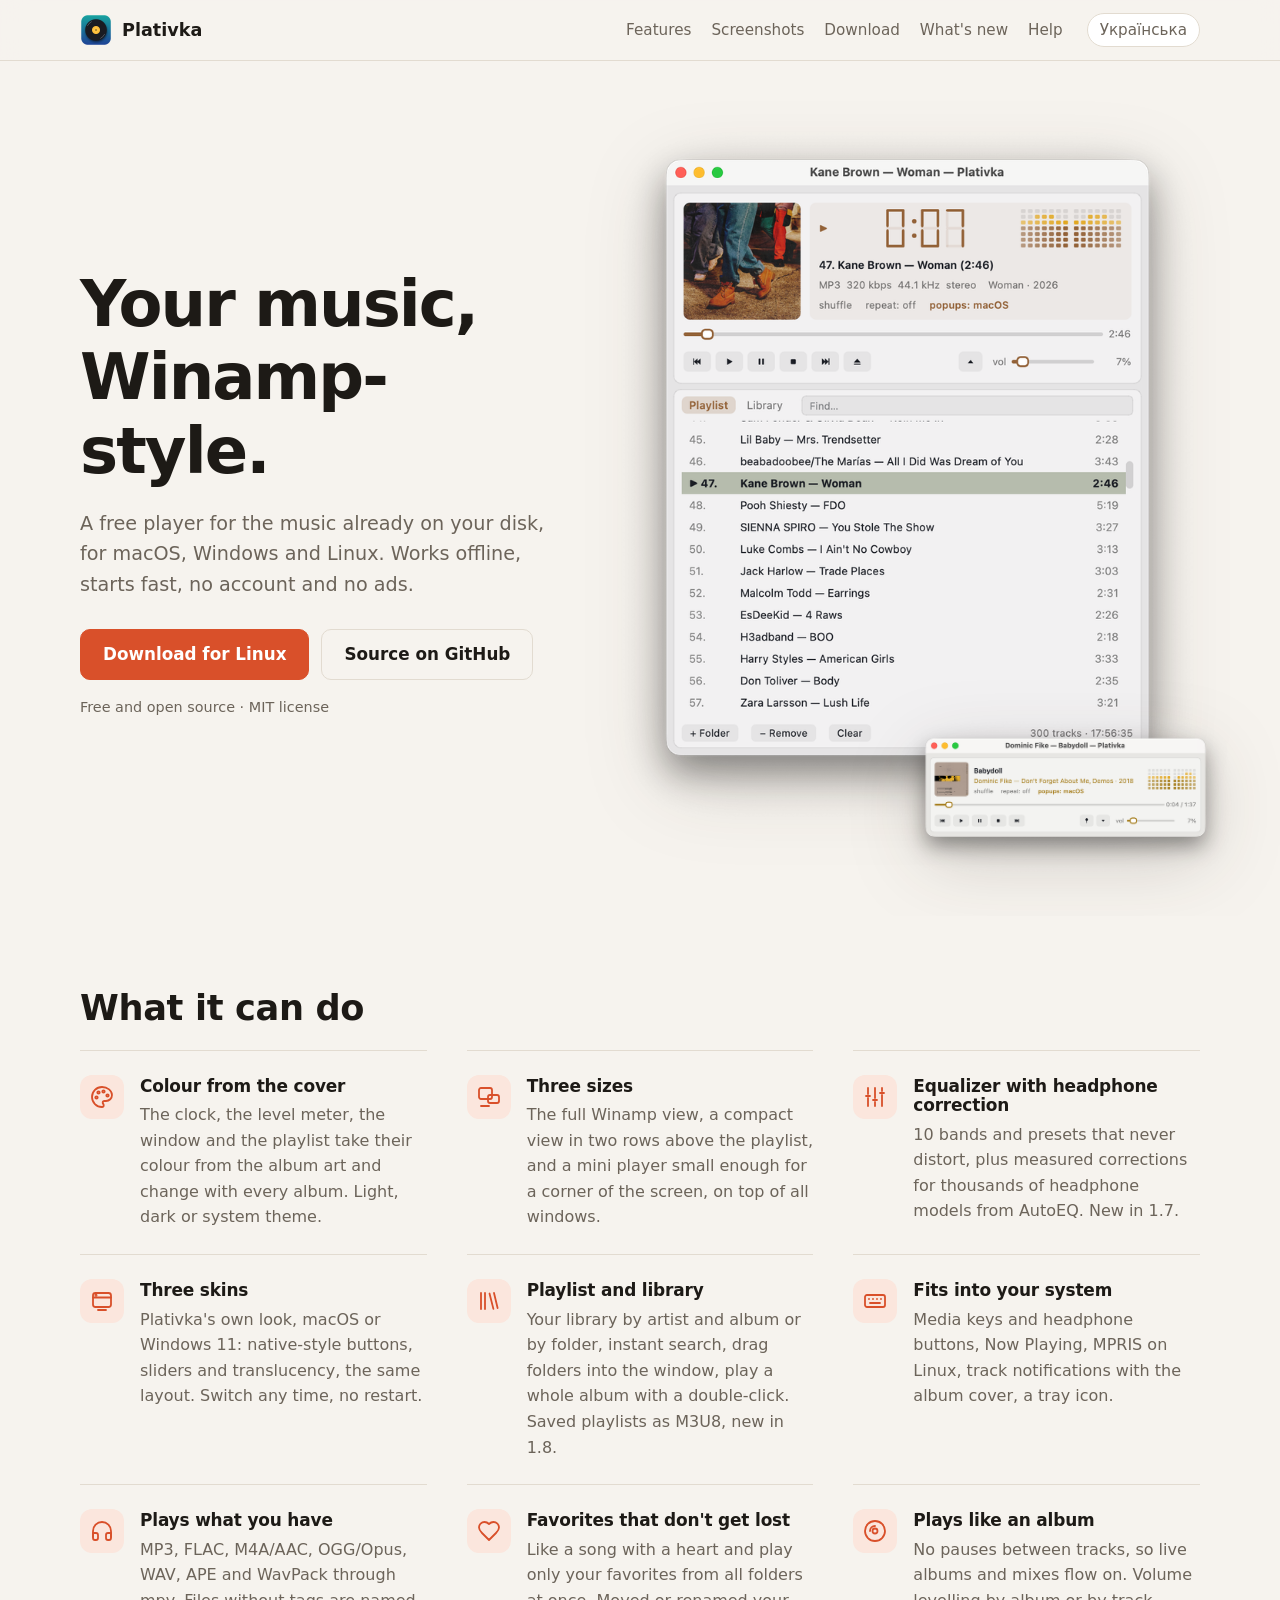
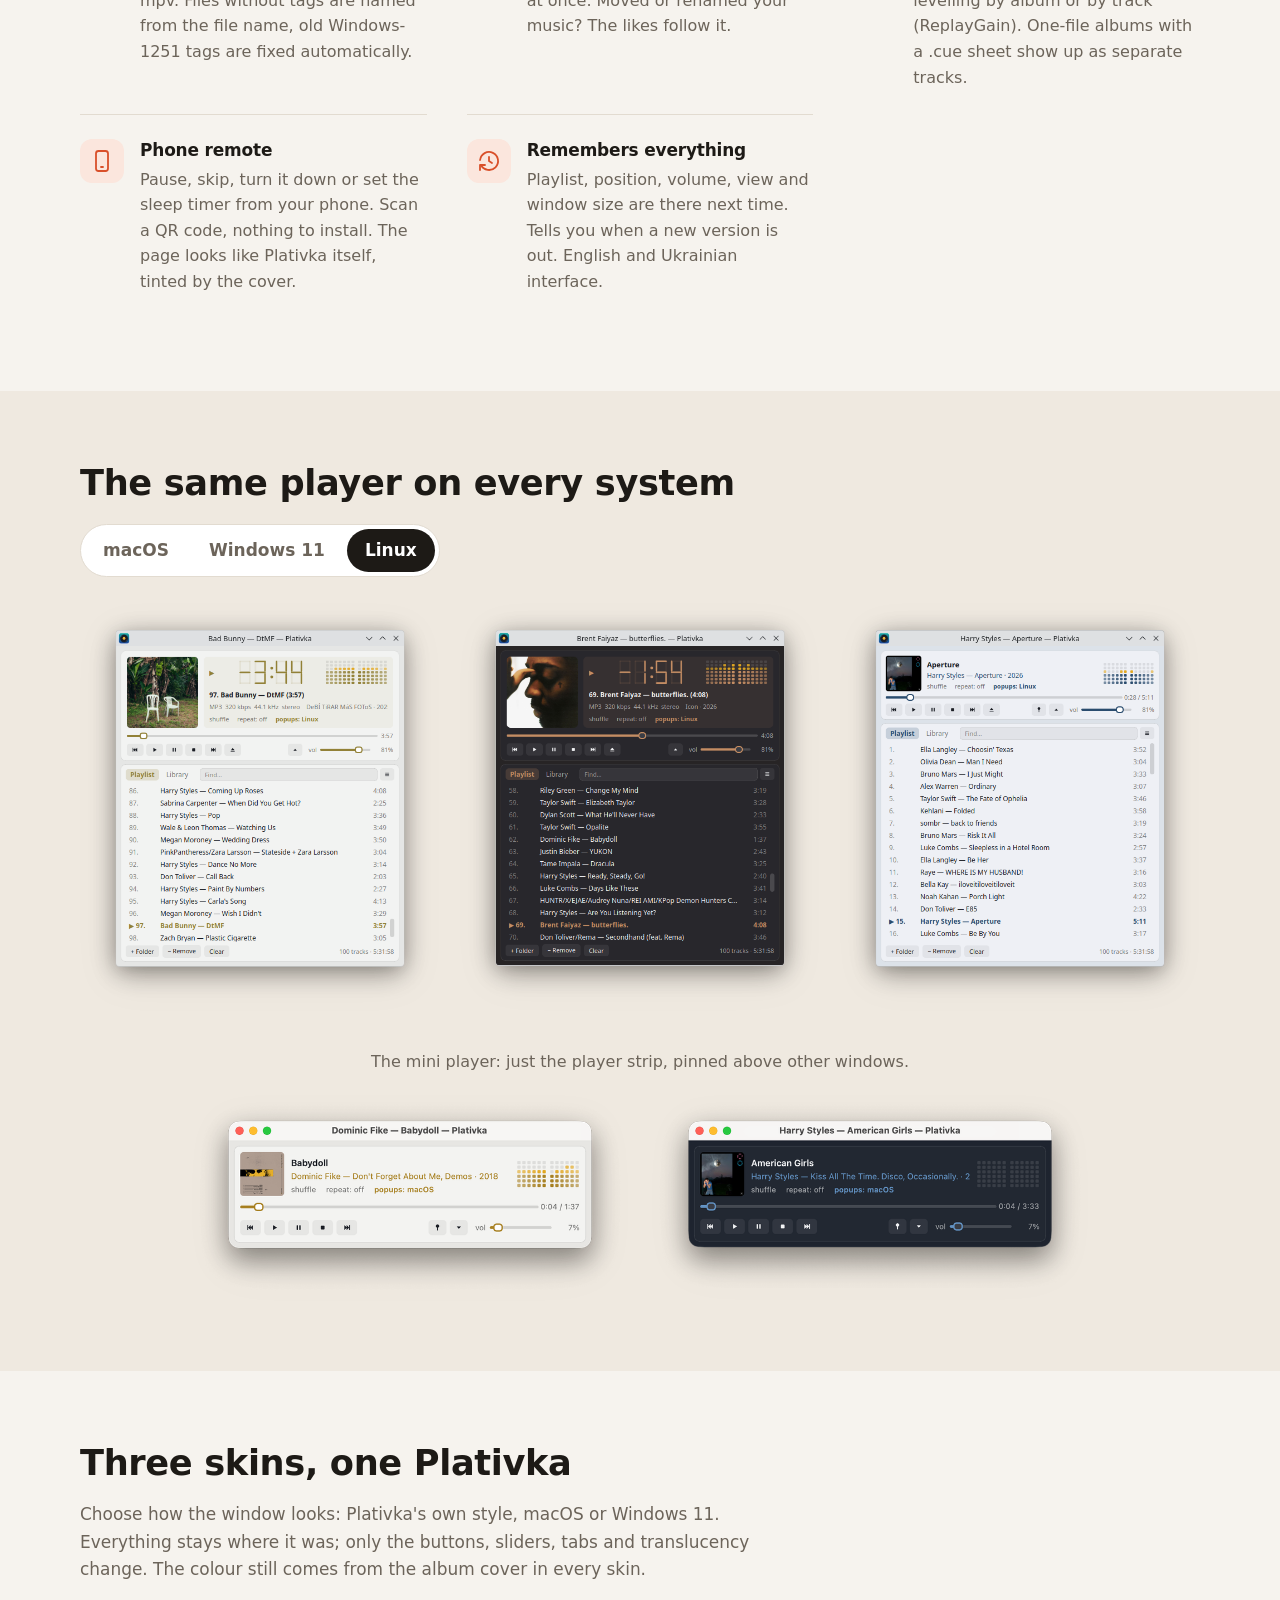
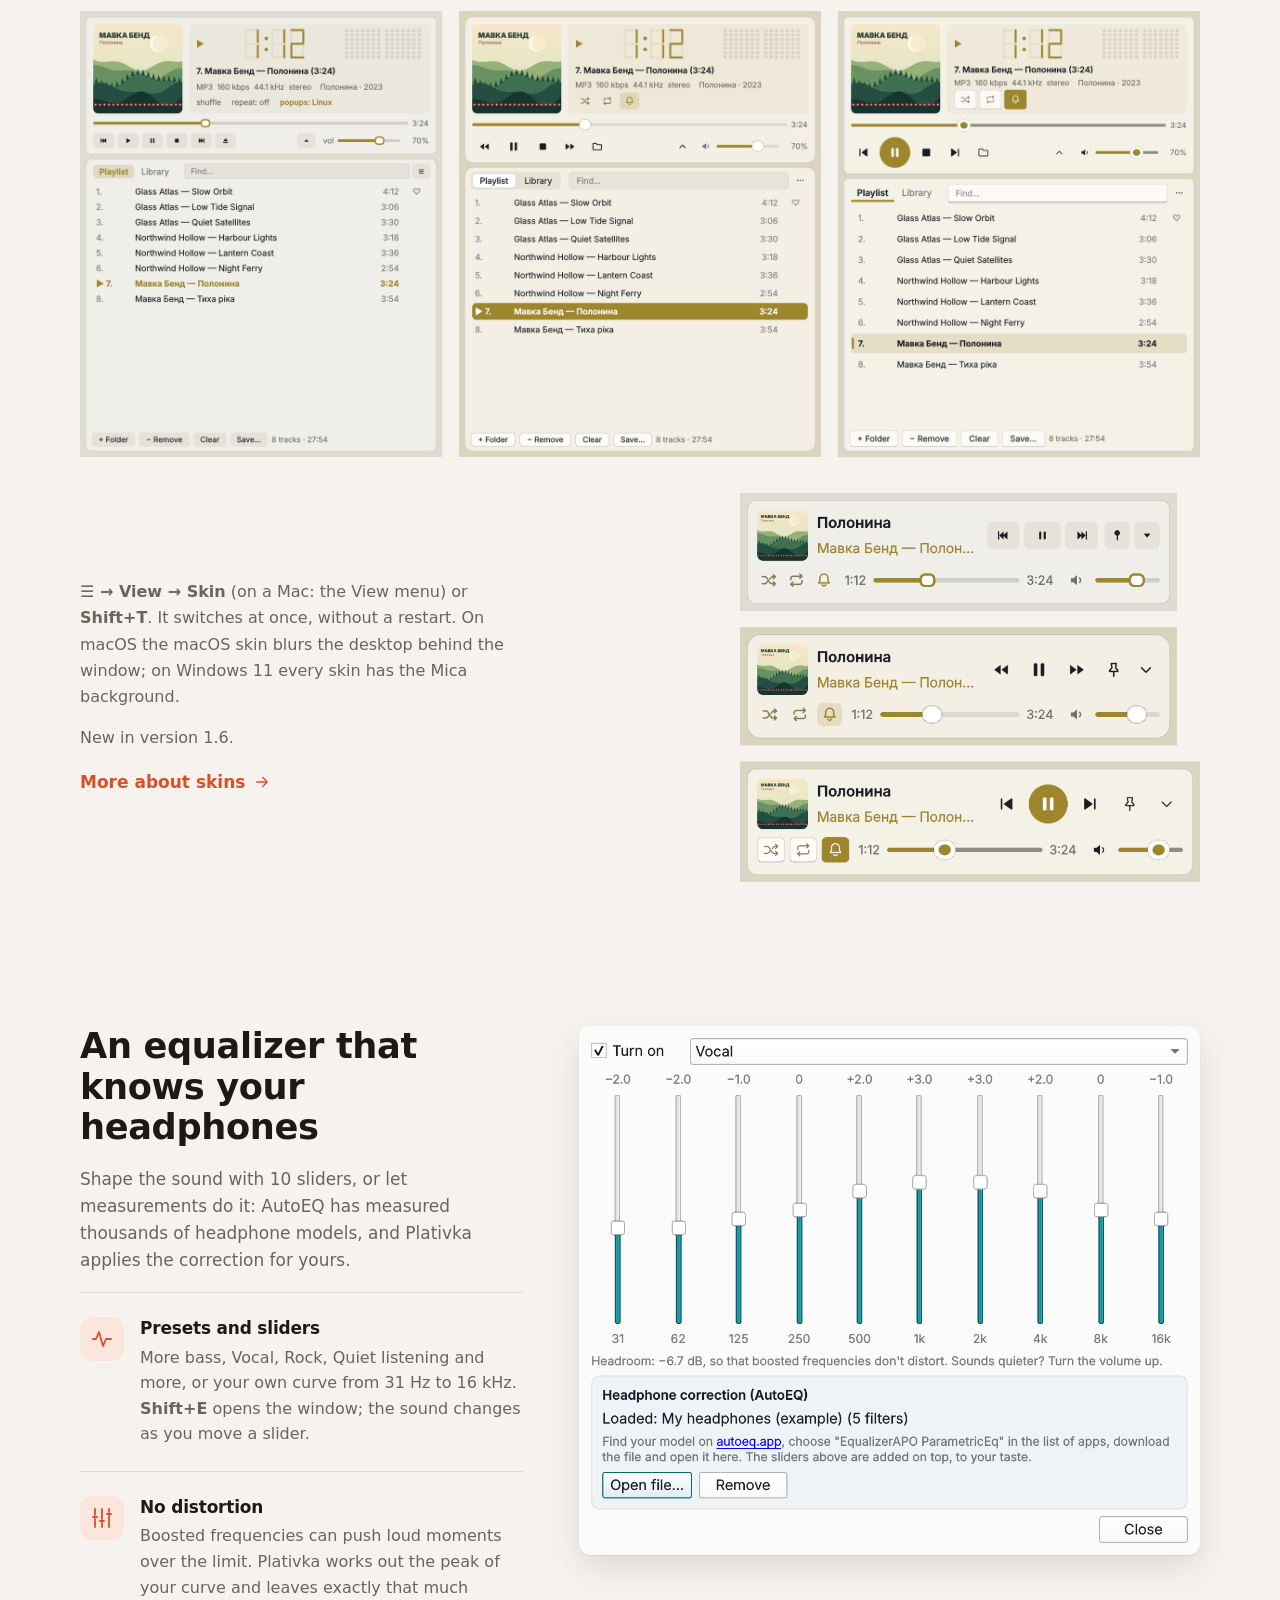
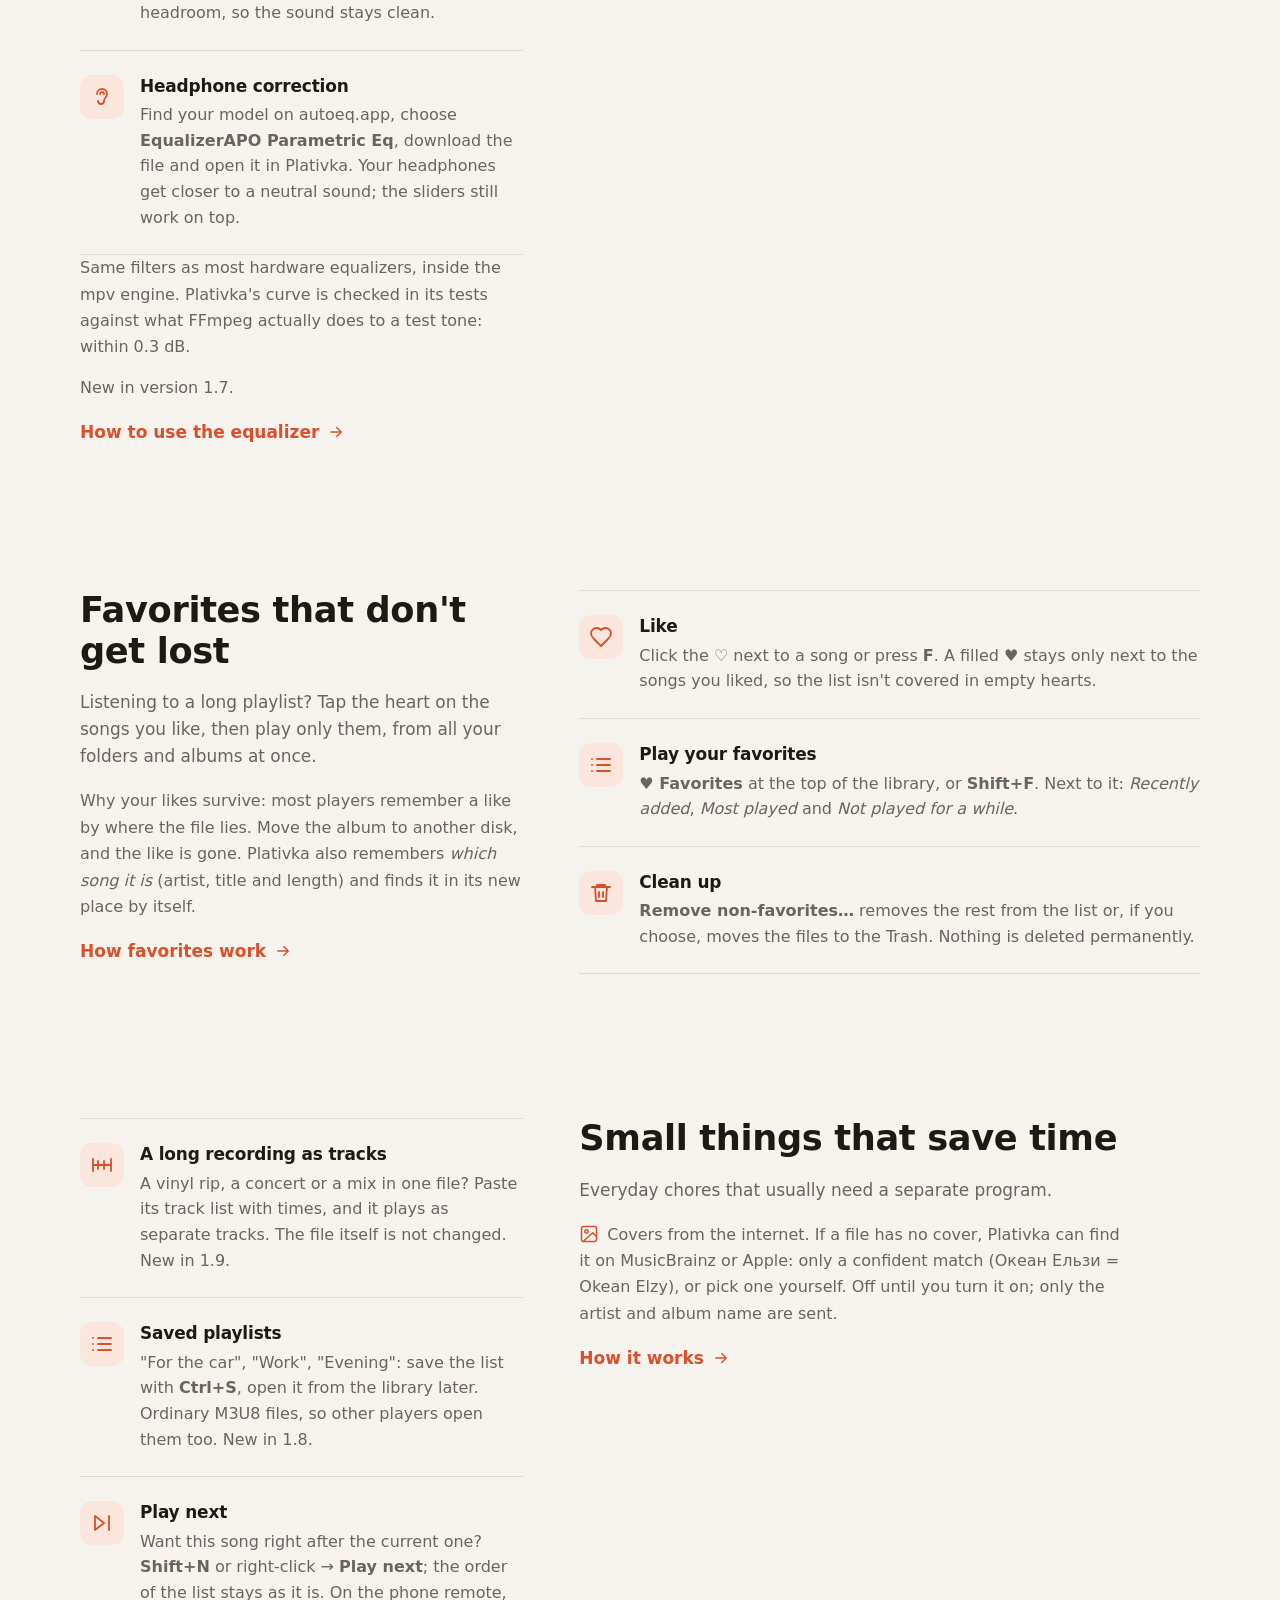
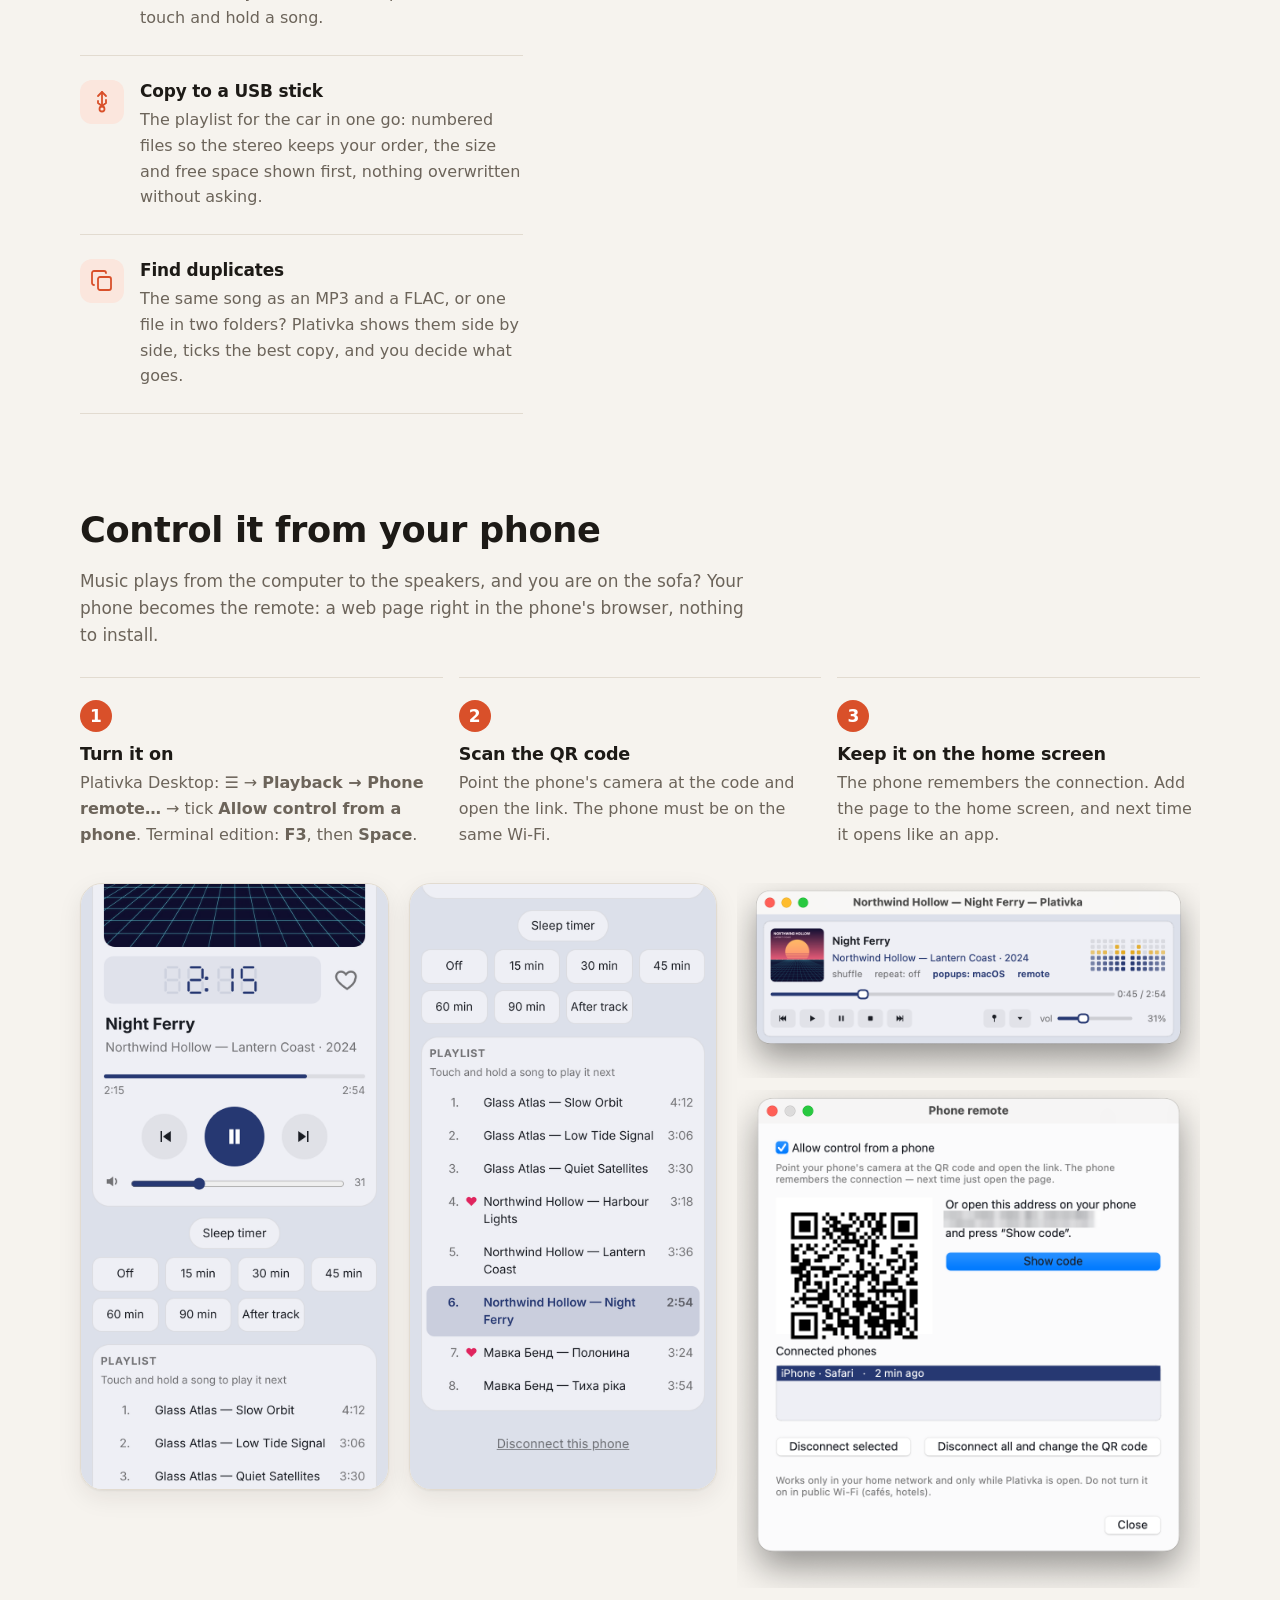
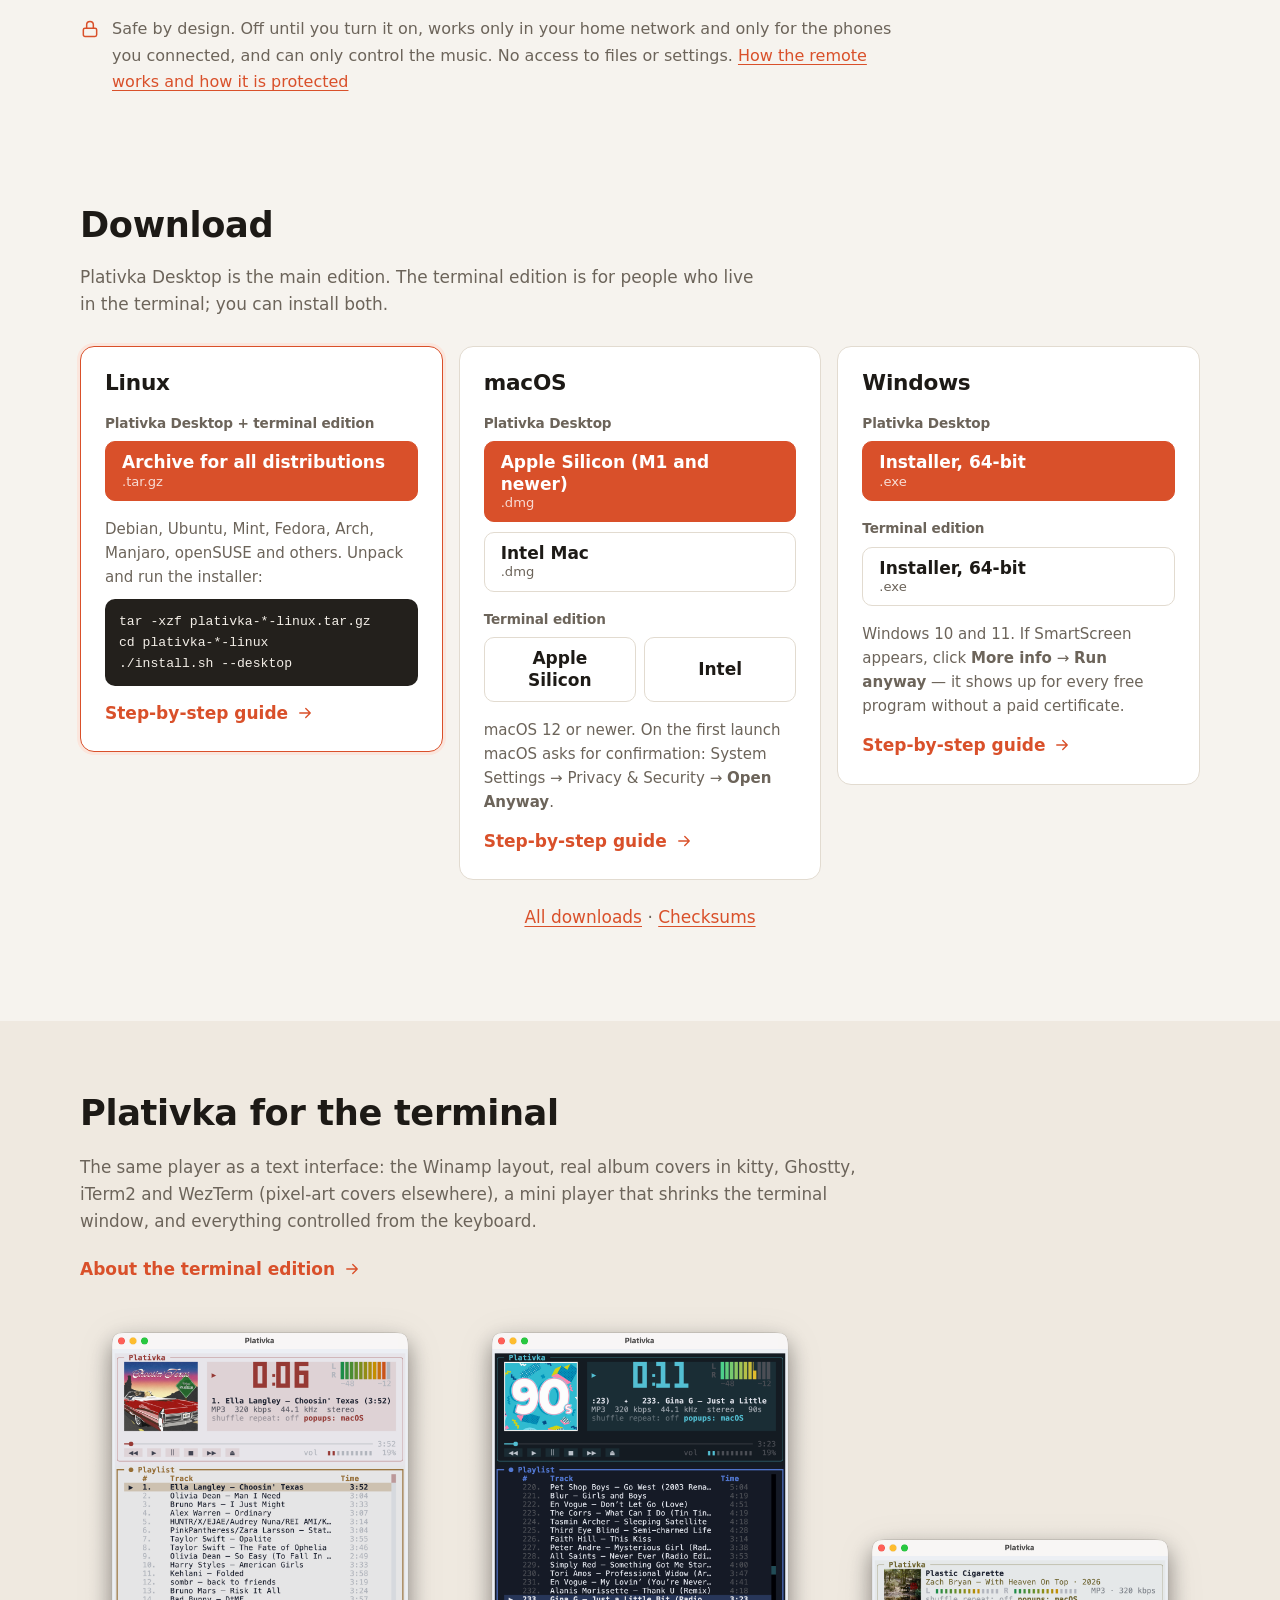
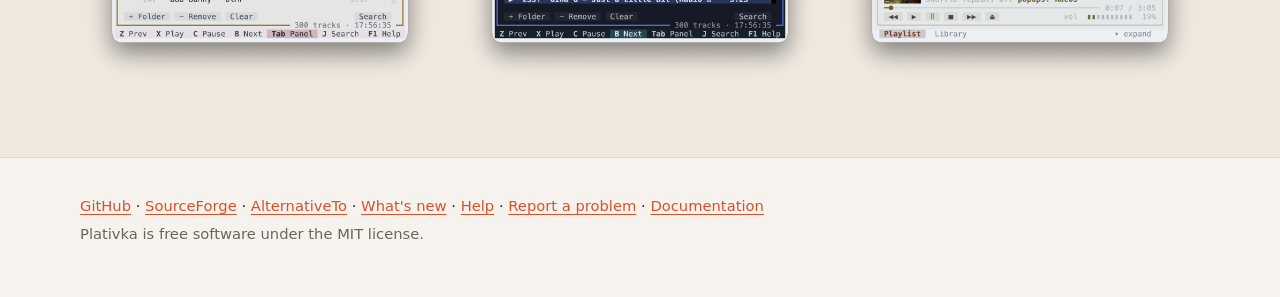
==== commit e1b7b808: "Release 1.9.0: a long recording as tracks, single files to the playlist Co-Authored-By: Claude Opus " ====
--- a/docs/index.html
+++ b/docs/index.html
@@ -118,7 +118,7 @@
     <p class="aside"><svg class="ico-i" viewBox="0 0 24 24" aria-hidden="true"><rect x="3" y="3" width="18" height="18" rx="2"/><circle cx="9" cy="9" r="2"/><path d="m21 15-4.5-4.5L5 21"/></svg>Covers from the internet. If a file has no cover, Plativka can find it on MusicBrainz or Apple: only a confident match (Океан Ельзи = Okean Elzy), or pick one yourself. Off until you turn it on; only the artist and album name are sent.</p>
     <a class="more" href="https://github.com/dkindratyuk-web/plativka/blob/main/docs/en/desktop.md#covers-from-the-internet">How it works <svg class="ico-a" viewBox="0 0 24 24" aria-hidden="true"><path d="M5 12h14M13 6l6 6-6 6"/></svg></a>
   </div>
-  <ul class="rows"><li><svg class="f-ico" viewBox="0 0 24 24" aria-hidden="true"><path d="M3 12h18"/><path d="M8 8v8M14 8v8"/><path d="M3 6v12M21 6v12"/></svg><div><h3>A long recording as tracks</h3><p>A vinyl rip, a concert or a mix in one file? Paste its track list with times, and it plays as separate tracks. The file itself is not changed. Coming in 1.9.</p></div></li><li><svg class="f-ico" viewBox="0 0 24 24" aria-hidden="true"><path d="M8 6h13M8 12h13M8 18h13M3 6h0M3 12h0M3 18h0"/></svg><div><h3>Saved playlists</h3><p>"For the car", "Work", "Evening": save the list with <b>Ctrl+S</b>, open it from the library later. Ordinary M3U8 files, so other players open them too. New in 1.8.</p></div></li><li><svg class="f-ico" viewBox="0 0 24 24" aria-hidden="true"><path d="M5 5l9 7-9 7z"/><path d="M19 5v14"/></svg><div><h3>Play next</h3><p>Want this song right after the current one? <b>Shift+N</b> or right-click → <b>Play next</b>; the order of the list stays as it is. On the phone remote, touch and hold a song.</p></div></li><li><svg class="f-ico" viewBox="0 0 24 24" aria-hidden="true"><path d="M12 2v14"/><path d="m8 6 4-4 4 4"/><path d="M8 11v2l4 3 4-3v-3"/><circle cx="12" cy="19" r="2.5"/></svg><div><h3>Copy to a USB stick</h3><p>The playlist for the car in one go: numbered files so the stereo keeps your order, the size and free space shown first, nothing overwritten without asking.</p></div></li><li><svg class="f-ico" viewBox="0 0 24 24" aria-hidden="true"><rect x="8" y="8" width="13" height="13" rx="2"/><path d="M4 16a2 2 0 0 1-2-2V4a2 2 0 0 1 2-2h10a2 2 0 0 1 2 2"/></svg><div><h3>Find duplicates</h3><p>The same song as an MP3 and a FLAC, or one file in two folders? Plativka shows them side by side, ticks the best copy, and you decide what goes.</p></div></li></ul>
+  <ul class="rows"><li><svg class="f-ico" viewBox="0 0 24 24" aria-hidden="true"><path d="M3 12h18"/><path d="M8 8v8M14 8v8"/><path d="M3 6v12M21 6v12"/></svg><div><h3>A long recording as tracks</h3><p>A vinyl rip, a concert or a mix in one file? Paste its track list with times, and it plays as separate tracks. The file itself is not changed. New in 1.9.</p></div></li><li><svg class="f-ico" viewBox="0 0 24 24" aria-hidden="true"><path d="M8 6h13M8 12h13M8 18h13M3 6h0M3 12h0M3 18h0"/></svg><div><h3>Saved playlists</h3><p>"For the car", "Work", "Evening": save the list with <b>Ctrl+S</b>, open it from the library later. Ordinary M3U8 files, so other players open them too. New in 1.8.</p></div></li><li><svg class="f-ico" viewBox="0 0 24 24" aria-hidden="true"><path d="M5 5l9 7-9 7z"/><path d="M19 5v14"/></svg><div><h3>Play next</h3><p>Want this song right after the current one? <b>Shift+N</b> or right-click → <b>Play next</b>; the order of the list stays as it is. On the phone remote, touch and hold a song.</p></div></li><li><svg class="f-ico" viewBox="0 0 24 24" aria-hidden="true"><path d="M12 2v14"/><path d="m8 6 4-4 4 4"/><path d="M8 11v2l4 3 4-3v-3"/><circle cx="12" cy="19" r="2.5"/></svg><div><h3>Copy to a USB stick</h3><p>The playlist for the car in one go: numbered files so the stereo keeps your order, the size and free space shown first, nothing overwritten without asking.</p></div></li><li><svg class="f-ico" viewBox="0 0 24 24" aria-hidden="true"><rect x="8" y="8" width="13" height="13" rx="2"/><path d="M4 16a2 2 0 0 1-2-2V4a2 2 0 0 1 2-2h10a2 2 0 0 1 2 2"/></svg><div><h3>Find duplicates</h3><p>The same song as an MP3 and a FLAC, or one file in two folders? Plativka shows them side by side, ticks the best copy, and you decide what goes.</p></div></li></ul>
 </section>
 
 <section id="remote" class="wrap sec sec-top">
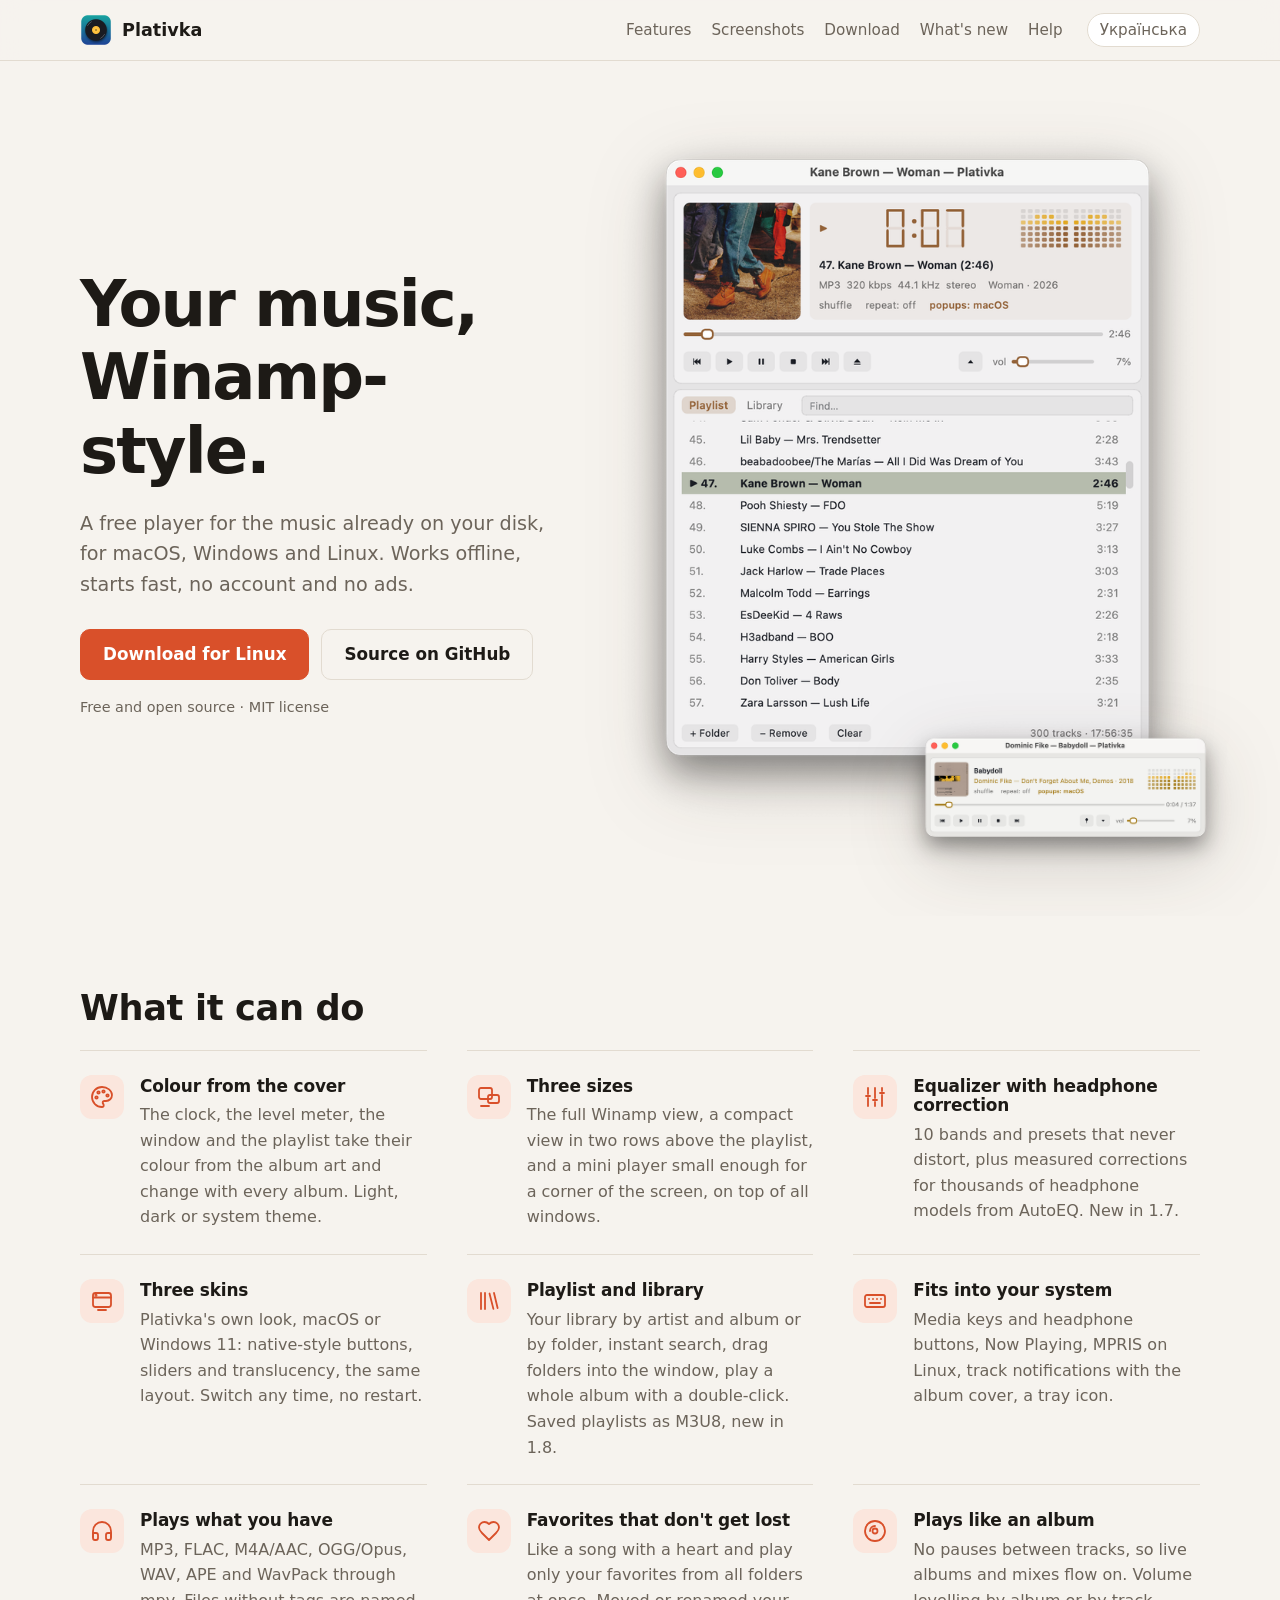
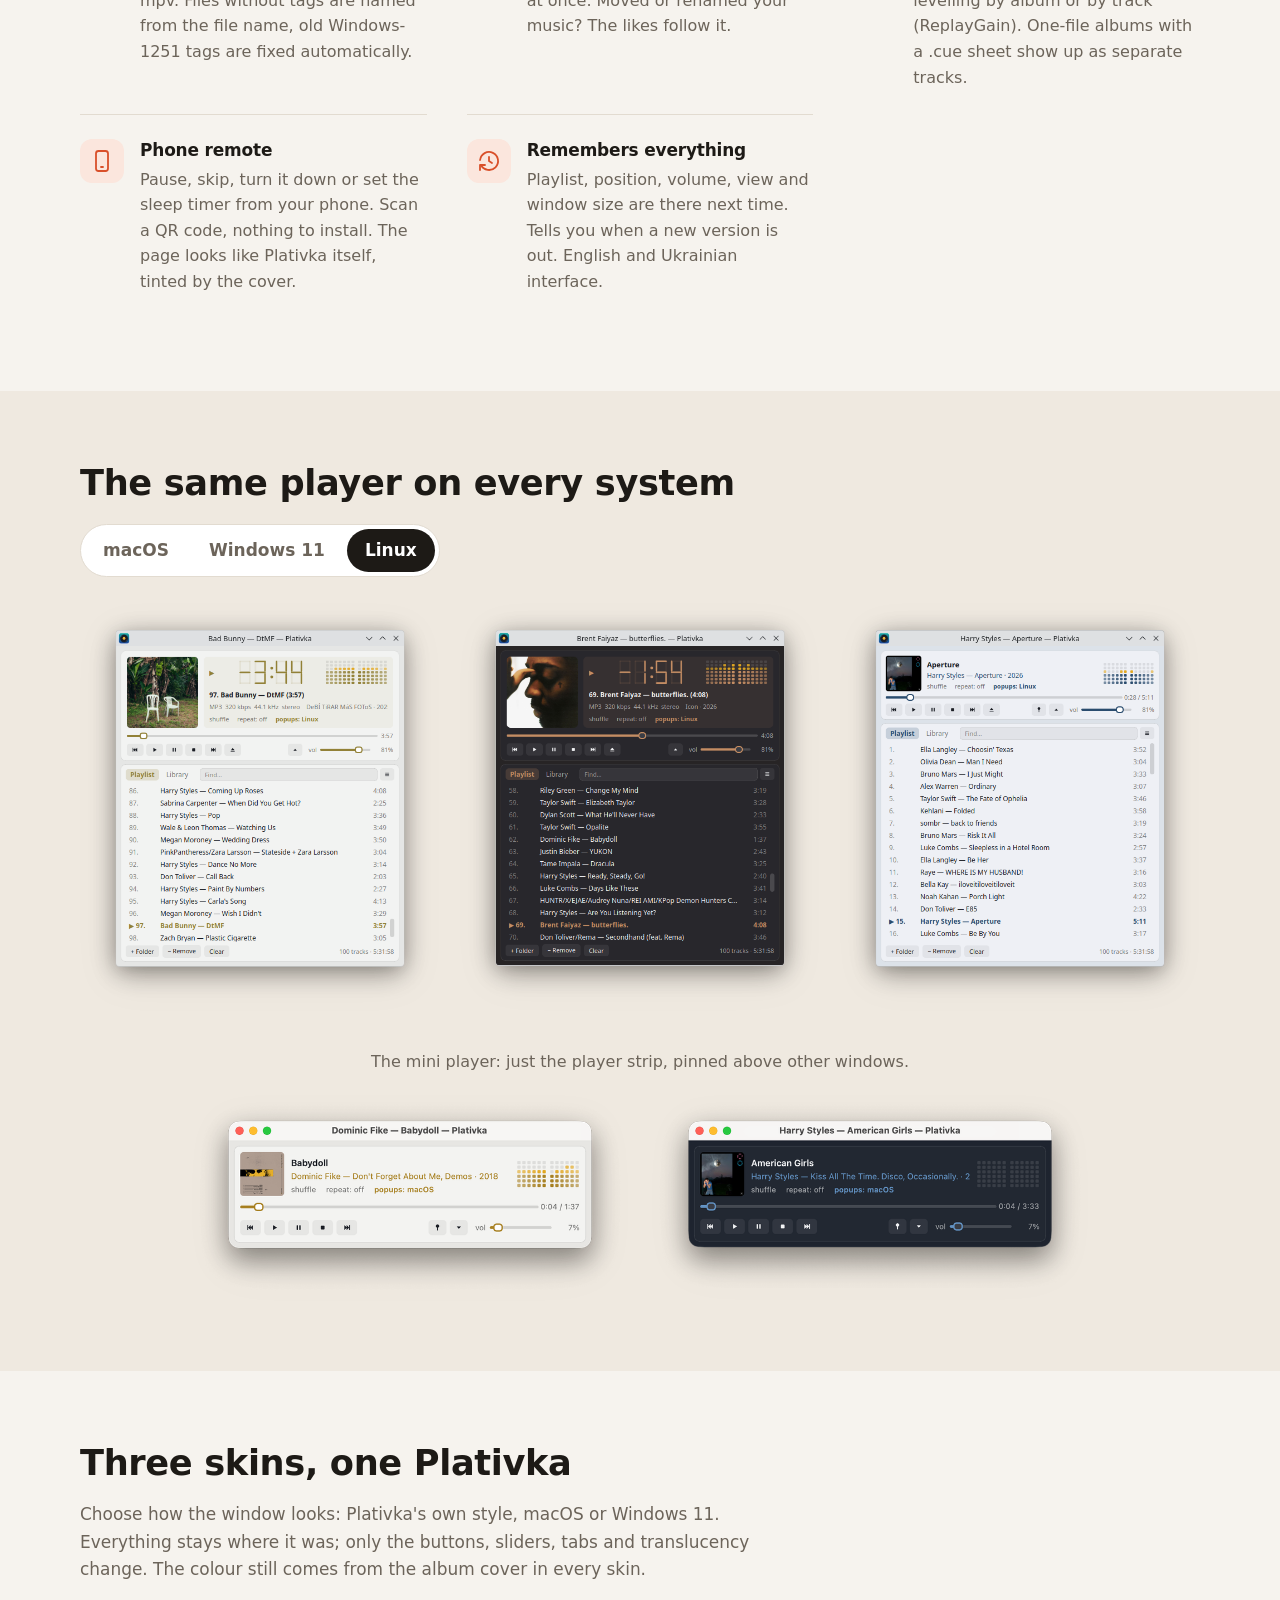
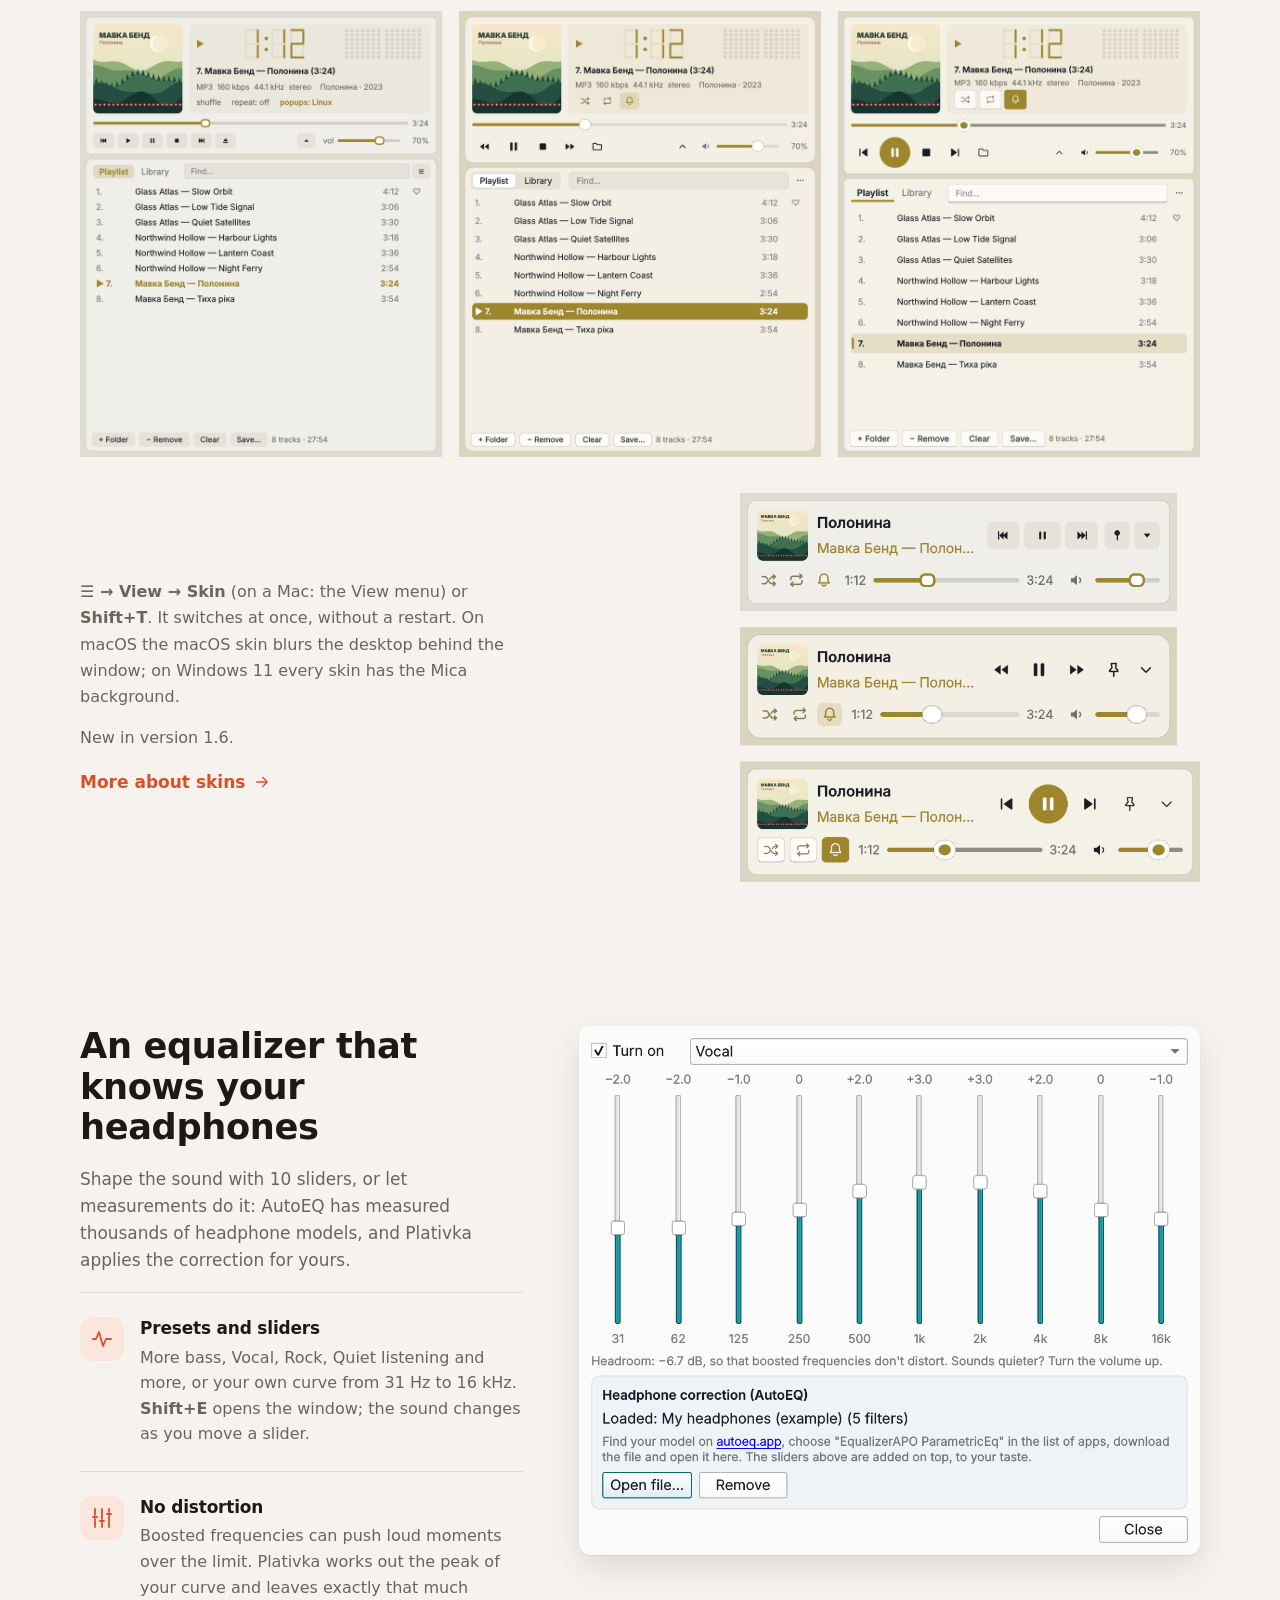
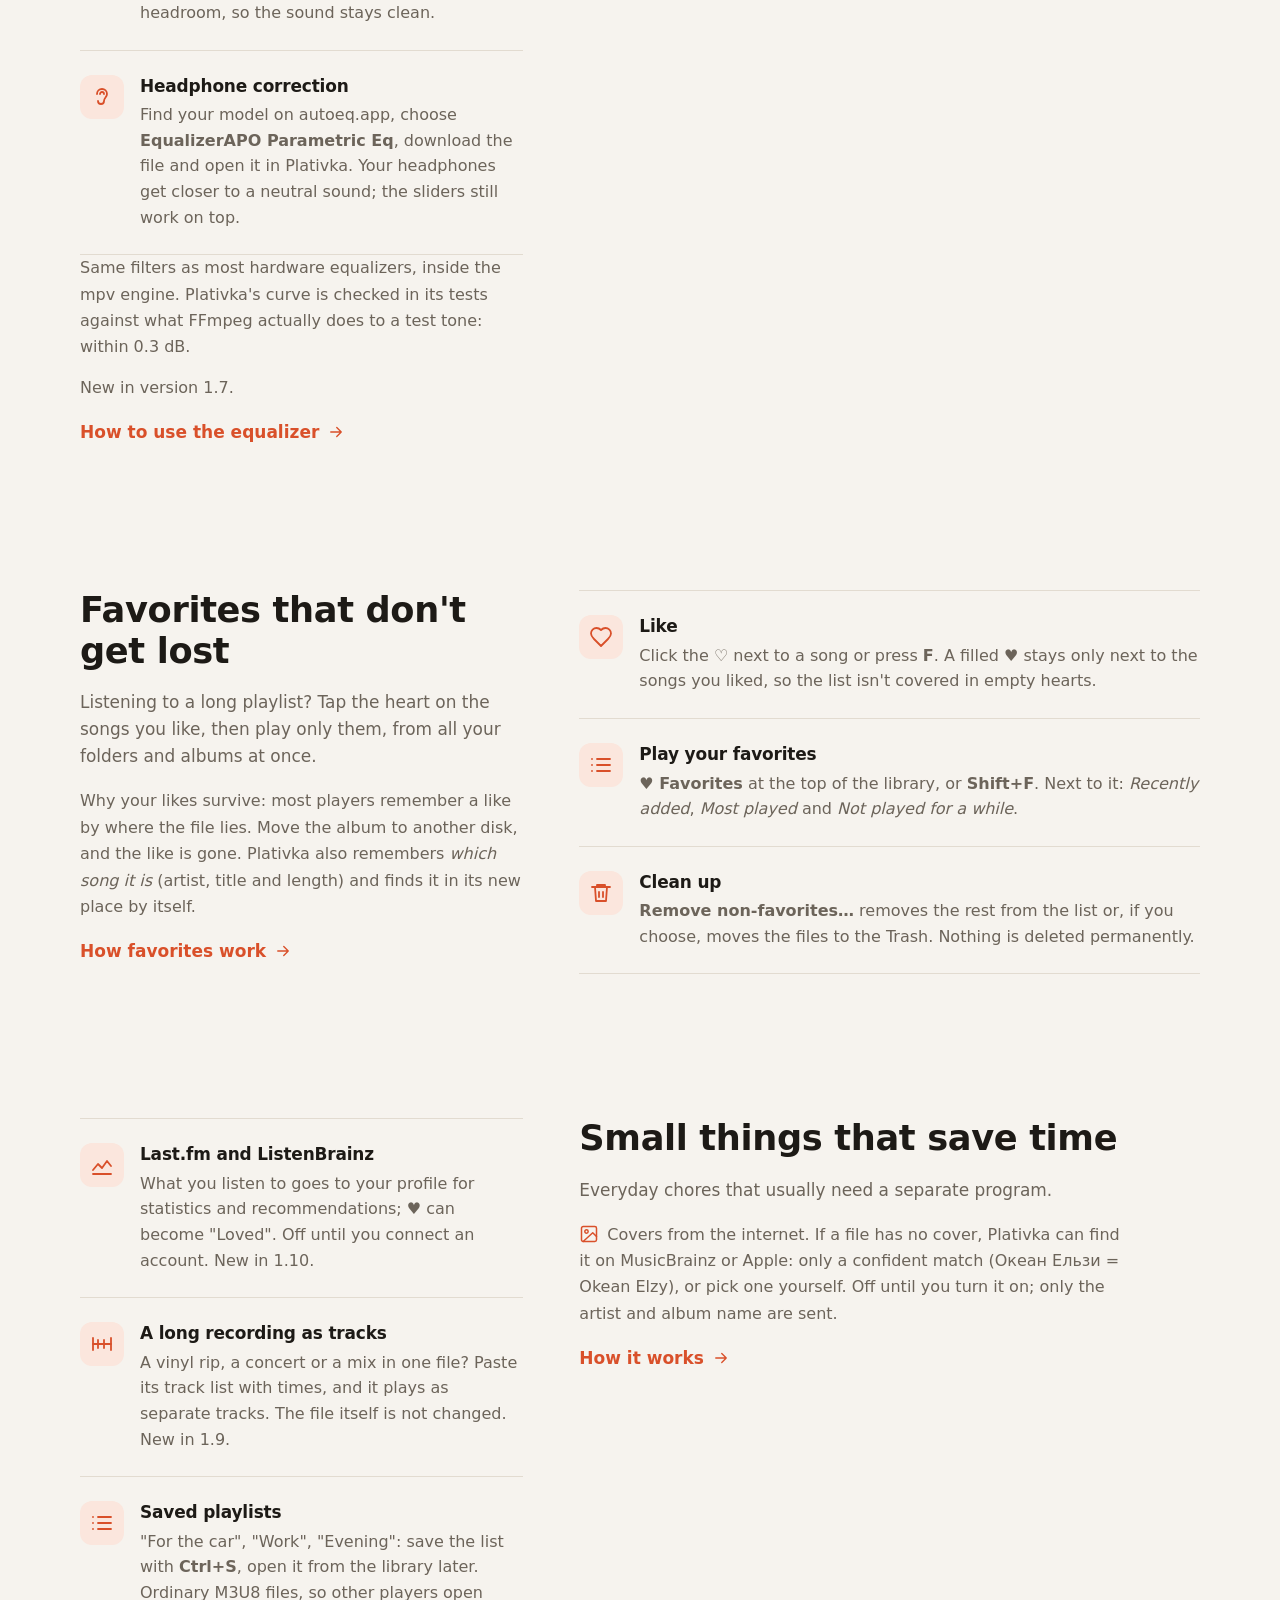
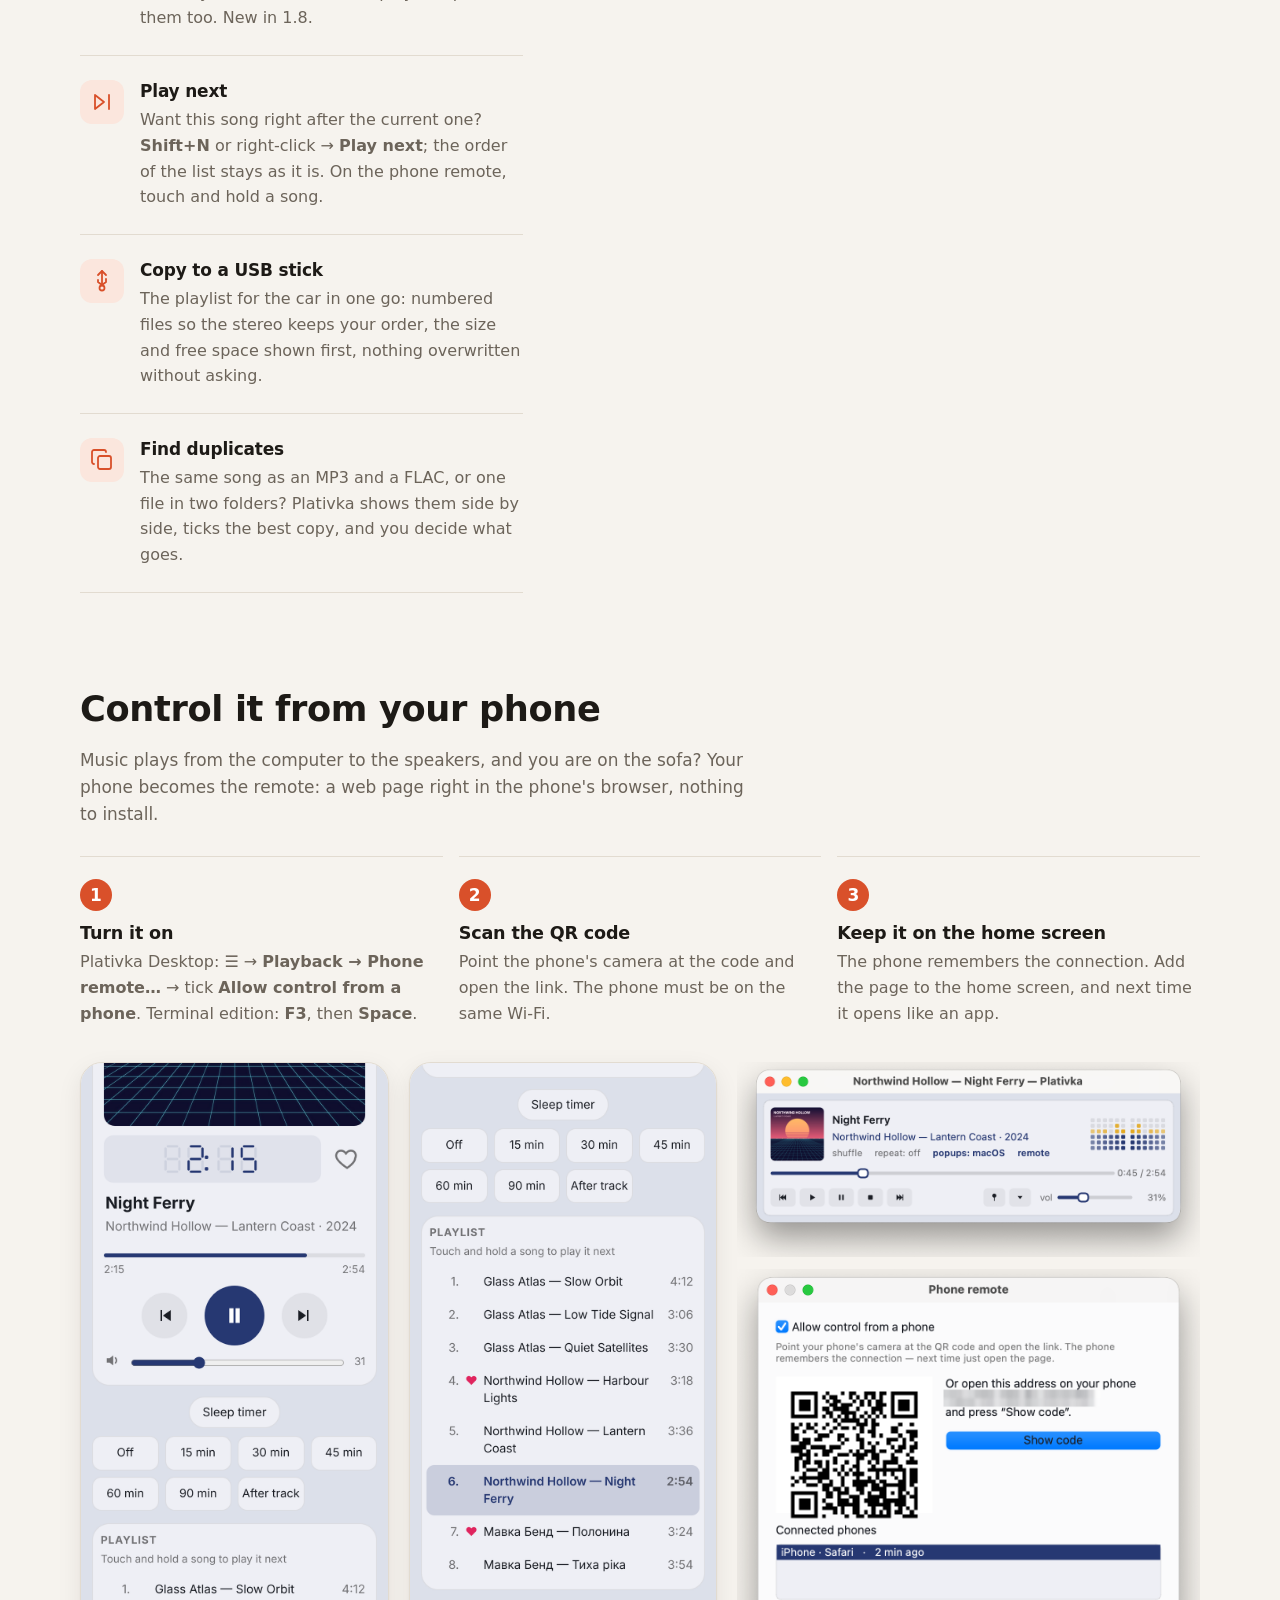
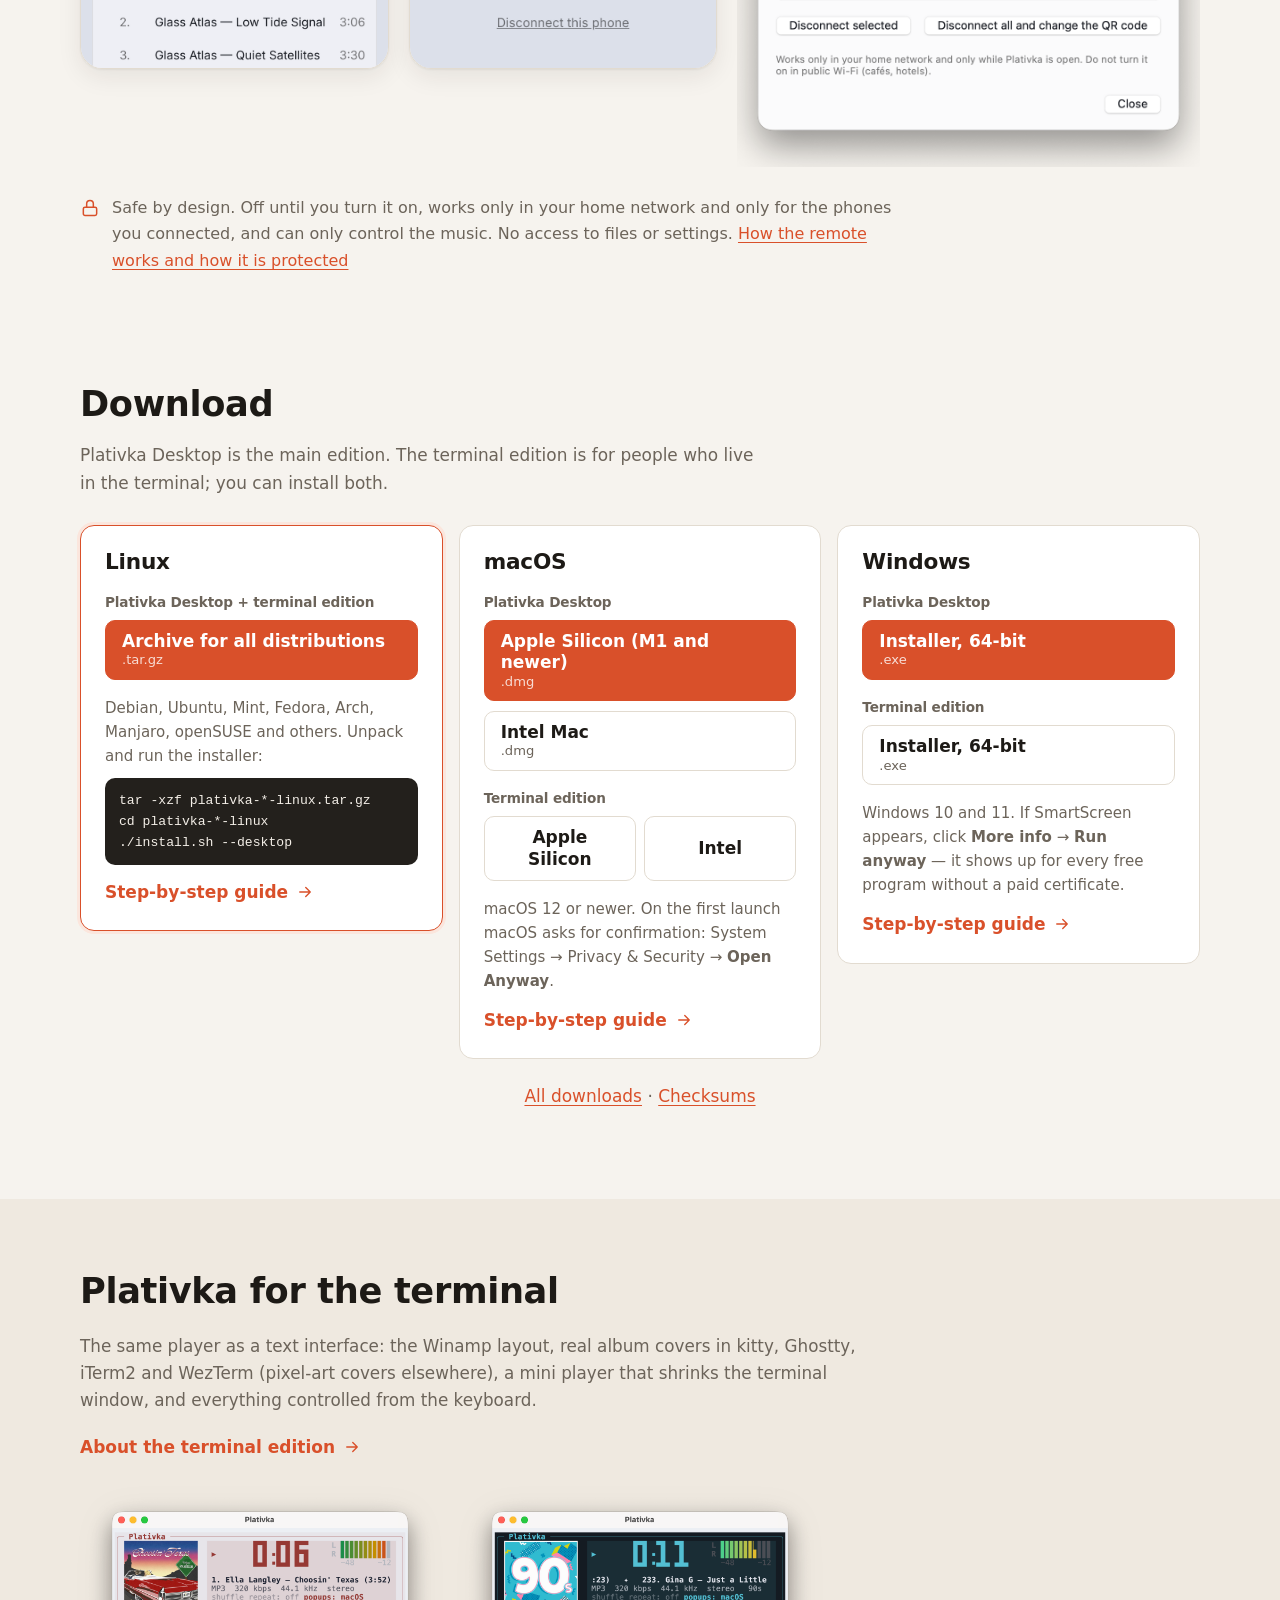
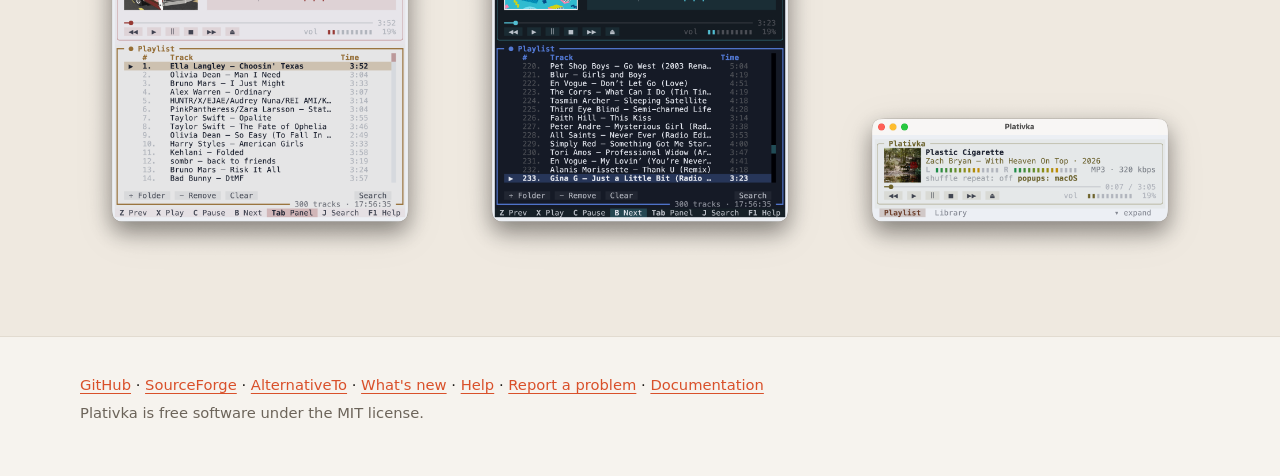
==== commit 0a95bbad: "Release 1.10.0 Co-Authored-By: Claude Opus 5.5 <noreply@anthropic.com> Claude-Session: https://claud" ====
--- a/docs/index.html
+++ b/docs/index.html
@@ -118,7 +118,7 @@
     <p class="aside"><svg class="ico-i" viewBox="0 0 24 24" aria-hidden="true"><rect x="3" y="3" width="18" height="18" rx="2"/><circle cx="9" cy="9" r="2"/><path d="m21 15-4.5-4.5L5 21"/></svg>Covers from the internet. If a file has no cover, Plativka can find it on MusicBrainz or Apple: only a confident match (Океан Ельзи = Okean Elzy), or pick one yourself. Off until you turn it on; only the artist and album name are sent.</p>
     <a class="more" href="https://github.com/dkindratyuk-web/plativka/blob/main/docs/en/desktop.md#covers-from-the-internet">How it works <svg class="ico-a" viewBox="0 0 24 24" aria-hidden="true"><path d="M5 12h14M13 6l6 6-6 6"/></svg></a>
   </div>
-  <ul class="rows"><li><svg class="f-ico" viewBox="0 0 24 24" aria-hidden="true"><path d="M3 12h18"/><path d="M8 8v8M14 8v8"/><path d="M3 6v12M21 6v12"/></svg><div><h3>A long recording as tracks</h3><p>A vinyl rip, a concert or a mix in one file? Paste its track list with times, and it plays as separate tracks. The file itself is not changed. New in 1.9.</p></div></li><li><svg class="f-ico" viewBox="0 0 24 24" aria-hidden="true"><path d="M8 6h13M8 12h13M8 18h13M3 6h0M3 12h0M3 18h0"/></svg><div><h3>Saved playlists</h3><p>"For the car", "Work", "Evening": save the list with <b>Ctrl+S</b>, open it from the library later. Ordinary M3U8 files, so other players open them too. New in 1.8.</p></div></li><li><svg class="f-ico" viewBox="0 0 24 24" aria-hidden="true"><path d="M5 5l9 7-9 7z"/><path d="M19 5v14"/></svg><div><h3>Play next</h3><p>Want this song right after the current one? <b>Shift+N</b> or right-click → <b>Play next</b>; the order of the list stays as it is. On the phone remote, touch and hold a song.</p></div></li><li><svg class="f-ico" viewBox="0 0 24 24" aria-hidden="true"><path d="M12 2v14"/><path d="m8 6 4-4 4 4"/><path d="M8 11v2l4 3 4-3v-3"/><circle cx="12" cy="19" r="2.5"/></svg><div><h3>Copy to a USB stick</h3><p>The playlist for the car in one go: numbered files so the stereo keeps your order, the size and free space shown first, nothing overwritten without asking.</p></div></li><li><svg class="f-ico" viewBox="0 0 24 24" aria-hidden="true"><rect x="8" y="8" width="13" height="13" rx="2"/><path d="M4 16a2 2 0 0 1-2-2V4a2 2 0 0 1 2-2h10a2 2 0 0 1 2 2"/></svg><div><h3>Find duplicates</h3><p>The same song as an MP3 and a FLAC, or one file in two folders? Plativka shows them side by side, ticks the best copy, and you decide what goes.</p></div></li></ul>
+  <ul class="rows"><li><svg class="f-ico" viewBox="0 0 24 24" aria-hidden="true"><path d="M3 17l5-6 4 4 5-7 4 5"/><path d="M3 21h18"/></svg><div><h3>Last.fm and ListenBrainz</h3><p>What you listen to goes to your profile for statistics and recommendations; ♥ can become "Loved". Off until you connect an account. New in 1.10.</p></div></li><li><svg class="f-ico" viewBox="0 0 24 24" aria-hidden="true"><path d="M3 12h18"/><path d="M8 8v8M14 8v8"/><path d="M3 6v12M21 6v12"/></svg><div><h3>A long recording as tracks</h3><p>A vinyl rip, a concert or a mix in one file? Paste its track list with times, and it plays as separate tracks. The file itself is not changed. New in 1.9.</p></div></li><li><svg class="f-ico" viewBox="0 0 24 24" aria-hidden="true"><path d="M8 6h13M8 12h13M8 18h13M3 6h0M3 12h0M3 18h0"/></svg><div><h3>Saved playlists</h3><p>"For the car", "Work", "Evening": save the list with <b>Ctrl+S</b>, open it from the library later. Ordinary M3U8 files, so other players open them too. New in 1.8.</p></div></li><li><svg class="f-ico" viewBox="0 0 24 24" aria-hidden="true"><path d="M5 5l9 7-9 7z"/><path d="M19 5v14"/></svg><div><h3>Play next</h3><p>Want this song right after the current one? <b>Shift+N</b> or right-click → <b>Play next</b>; the order of the list stays as it is. On the phone remote, touch and hold a song.</p></div></li><li><svg class="f-ico" viewBox="0 0 24 24" aria-hidden="true"><path d="M12 2v14"/><path d="m8 6 4-4 4 4"/><path d="M8 11v2l4 3 4-3v-3"/><circle cx="12" cy="19" r="2.5"/></svg><div><h3>Copy to a USB stick</h3><p>The playlist for the car in one go: numbered files so the stereo keeps your order, the size and free space shown first, nothing overwritten without asking.</p></div></li><li><svg class="f-ico" viewBox="0 0 24 24" aria-hidden="true"><rect x="8" y="8" width="13" height="13" rx="2"/><path d="M4 16a2 2 0 0 1-2-2V4a2 2 0 0 1 2-2h10a2 2 0 0 1 2 2"/></svg><div><h3>Find duplicates</h3><p>The same song as an MP3 and a FLAC, or one file in two folders? Plativka shows them side by side, ticks the best copy, and you decide what goes.</p></div></li></ul>
 </section>
 
 <section id="remote" class="wrap sec sec-top">
